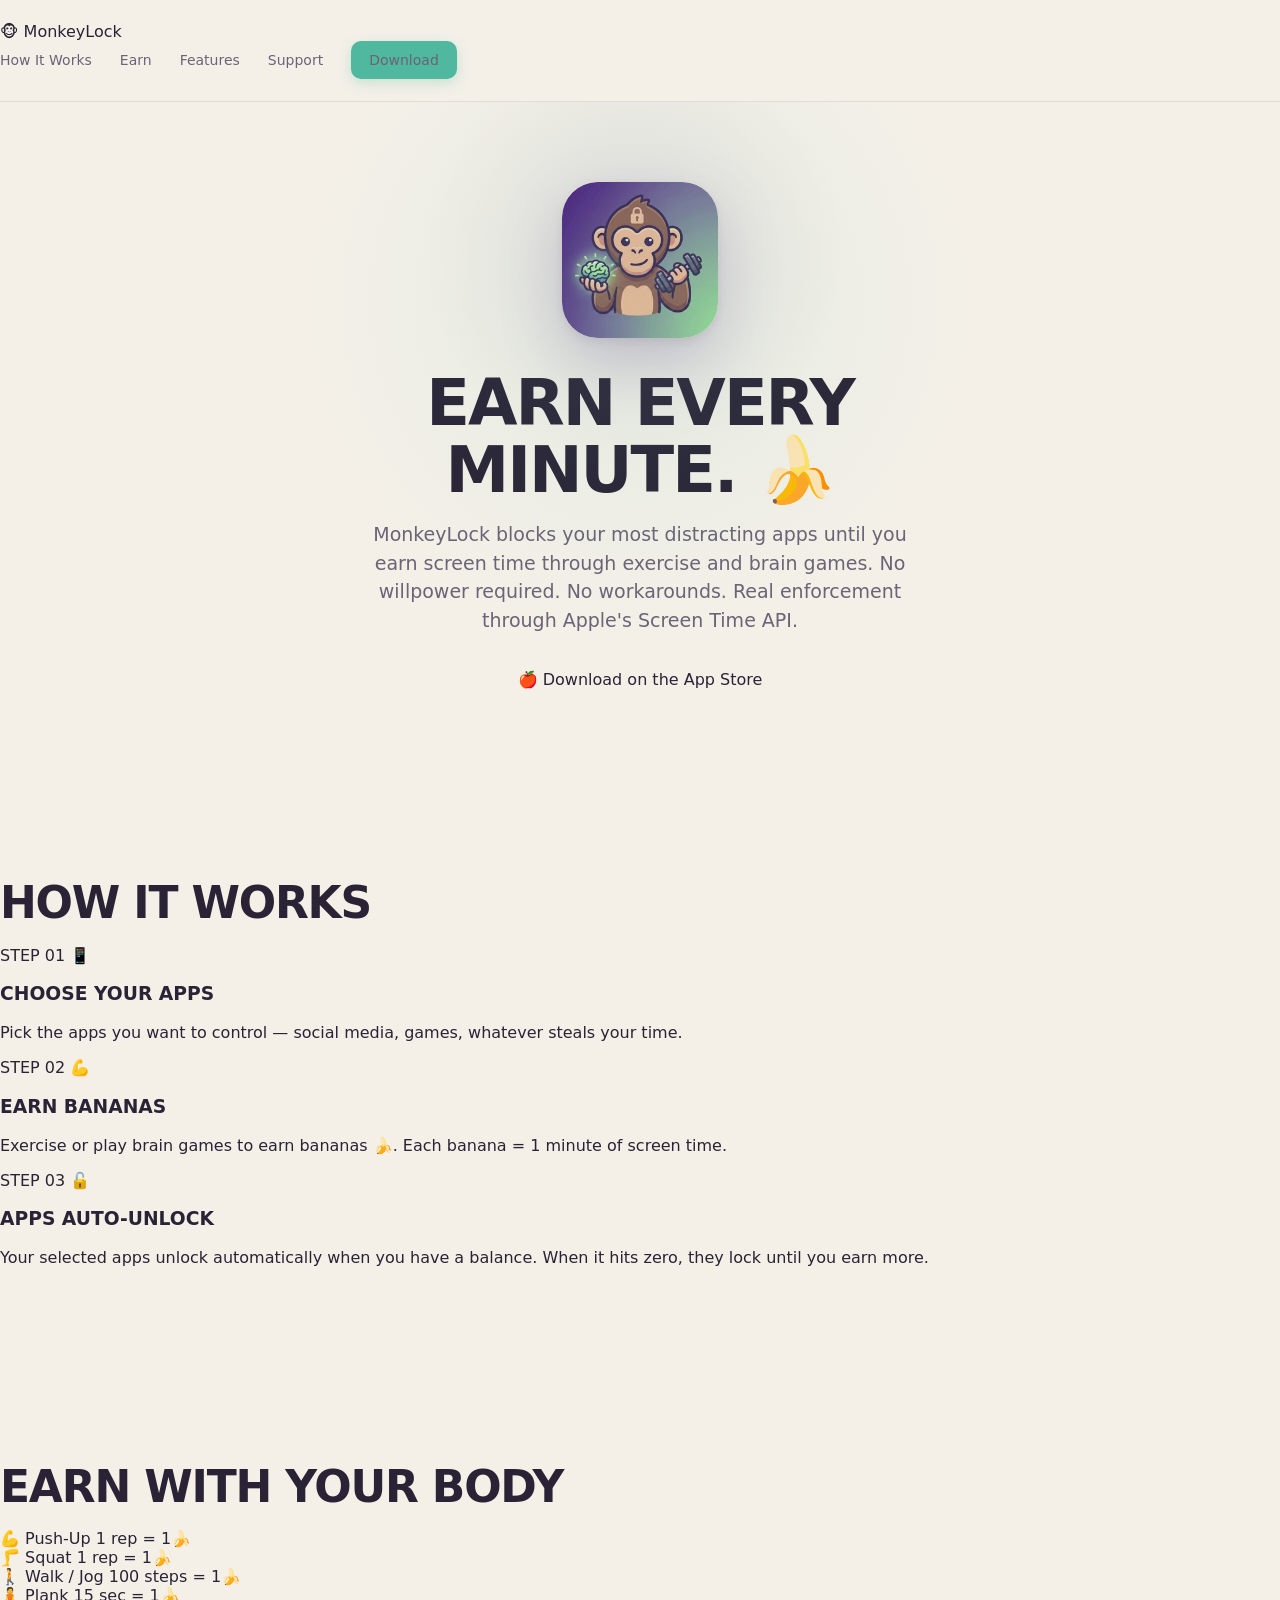
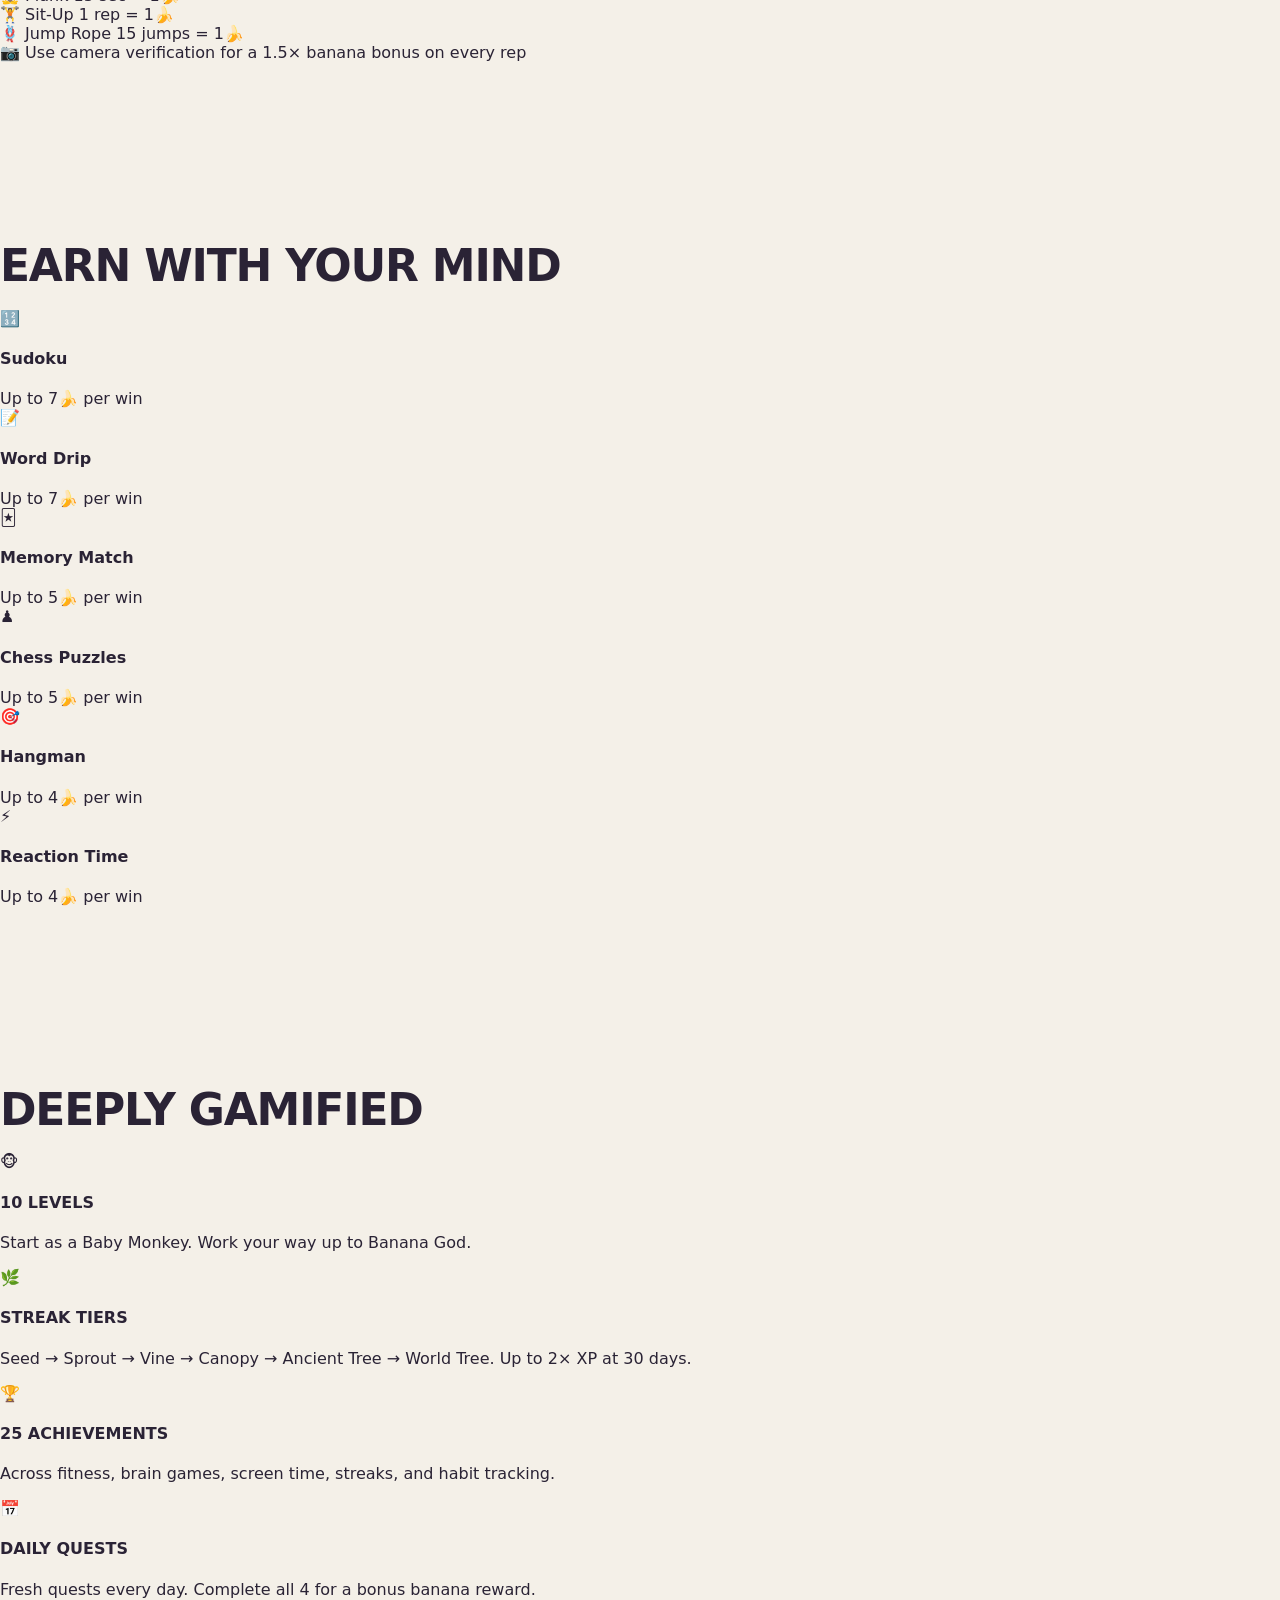
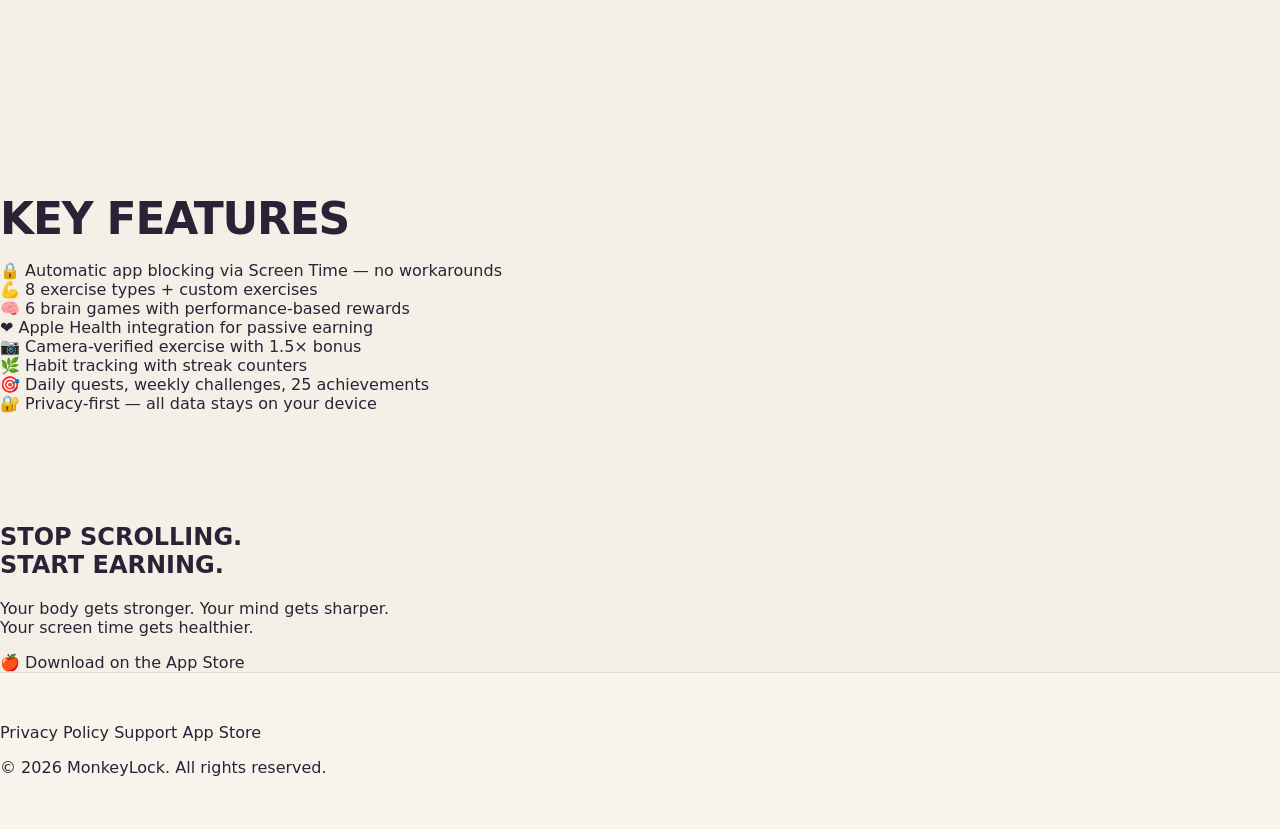
==== index.html @ 5d9c8e64 "chore: banana emoji favicon" ====
<!DOCTYPE html>
<html lang="en">
<head>
  <meta charset="UTF-8" />
  <meta name="viewport" content="width=device-width, initial-scale=1.0" />
  <title>MonkeyLock — Earn Every Minute</title>
  <meta name="description" content="MonkeyLock blocks your most distracting apps until you earn screen time through exercise and brain games. No willpower required." />
  <meta property="og:title" content="MonkeyLock — Earn Every Minute" />
  <meta property="og:description" content="Do a push-up. Earn a minute. Your apps unlock automatically when you earn enough bananas." />
  <meta property="og:image" content="icon.png" />
  <link rel="icon" href="favicon.svg" type="image/svg+xml" />
  <link rel="stylesheet" href="style.css" />
</head>
<body>

<!-- ── Nav ───────────────────────────────────────────────── -->
<nav>
  <a class="nav-logo" href="/">🐵 MonkeyLock</a>
  <div class="nav-links">
    <a href="#how-it-works">How It Works</a>
    <a href="#earn">Earn</a>
    <a href="#features">Features</a>
    <a href="support.html">Support</a>
    <a href="https://apps.apple.com/app/monkeylock/id0000000000" class="btn btn-primary">Download</a>
  </div>
</nav>

<!-- ── Hero ──────────────────────────────────────────────── -->
<div class="hero">
  <div class="hero-pixel-bg"></div>
  <img src="icon.png" alt="MonkeyLock" class="hero-icon" />
  <h1>EARN EVERY MINUTE. 🍌</h1>
  <p>
    MonkeyLock blocks your most distracting apps until you earn screen time
    through exercise and brain games. No willpower required. No workarounds.
    Real enforcement through Apple's Screen Time API.
  </p>
  <div class="hero-btns">
    <a href="https://apps.apple.com/app/monkeylock/id0000000000" class="appstore-badge">
      <span>🍎</span> Download on the App Store
    </a>
  </div>
</div>

<!-- ── How It Works ──────────────────────────────────────── -->
<section id="how-it-works">
  <h2 class="section-title">HOW IT WORKS</h2>
  <div class="steps">
    <div class="step-card">
      <span class="step-num">STEP 01</span>
      <span class="step-emoji">📱</span>
      <h3>CHOOSE YOUR APPS</h3>
      <p>Pick the apps you want to control — social media, games, whatever steals your time.</p>
    </div>
    <div class="step-card">
      <span class="step-num">STEP 02</span>
      <span class="step-emoji">💪</span>
      <h3>EARN BANANAS</h3>
      <p>Exercise or play brain games to earn bananas 🍌. Each banana = 1 minute of screen time.</p>
    </div>
    <div class="step-card">
      <span class="step-num">STEP 03</span>
      <span class="step-emoji">🔓</span>
      <h3>APPS AUTO-UNLOCK</h3>
      <p>Your selected apps unlock automatically when you have a balance. When it hits zero, they lock until you earn more.</p>
    </div>
  </div>
</section>

<!-- ── Earn with your body ────────────────────────────────── -->
<section class="dark" id="earn">
  <div class="inner">
    <h2 class="section-title">EARN WITH YOUR BODY</h2>
    <div class="rate-grid">
      <div class="rate-card">
        <span class="rate-emoji">💪</span>
        <span class="rate-label">Push-Up</span>
        <span class="rate-value">1 rep = 1🍌</span>
      </div>
      <div class="rate-card">
        <span class="rate-emoji">🦵</span>
        <span class="rate-label">Squat</span>
        <span class="rate-value">1 rep = 1🍌</span>
      </div>
      <div class="rate-card">
        <span class="rate-emoji">🚶</span>
        <span class="rate-label">Walk / Jog</span>
        <span class="rate-value">100 steps = 1🍌</span>
      </div>
      <div class="rate-card">
        <span class="rate-emoji">🧘</span>
        <span class="rate-label">Plank</span>
        <span class="rate-value">15 sec = 1🍌</span>
      </div>
      <div class="rate-card">
        <span class="rate-emoji">🏋️</span>
        <span class="rate-label">Sit-Up</span>
        <span class="rate-value">1 rep = 1🍌</span>
      </div>
      <div class="rate-card">
        <span class="rate-emoji">🪢</span>
        <span class="rate-label">Jump Rope</span>
        <span class="rate-value">15 jumps = 1🍌</span>
      </div>
    </div>
    <div class="camera-bonus">
      📷 Use camera verification for a 1.5× banana bonus on every rep
    </div>
  </div>
</section>

<!-- ── Brain Games ────────────────────────────────────────── -->
<section id="brain-games">
  <h2 class="section-title">EARN WITH YOUR MIND</h2>
  <div class="games-grid">
    <div class="game-card">
      <span class="game-emoji">🔢</span>
      <div class="game-info">
        <h4>Sudoku</h4>
        <span class="game-earn">Up to 7🍌 per win</span>
      </div>
    </div>
    <div class="game-card">
      <span class="game-emoji">📝</span>
      <div class="game-info">
        <h4>Word Drip</h4>
        <span class="game-earn">Up to 7🍌 per win</span>
      </div>
    </div>
    <div class="game-card">
      <span class="game-emoji">🃏</span>
      <div class="game-info">
        <h4>Memory Match</h4>
        <span class="game-earn">Up to 5🍌 per win</span>
      </div>
    </div>
    <div class="game-card">
      <span class="game-emoji">♟️</span>
      <div class="game-info">
        <h4>Chess Puzzles</h4>
        <span class="game-earn">Up to 5🍌 per win</span>
      </div>
    </div>
    <div class="game-card">
      <span class="game-emoji">🎯</span>
      <div class="game-info">
        <h4>Hangman</h4>
        <span class="game-earn">Up to 4🍌 per win</span>
      </div>
    </div>
    <div class="game-card">
      <span class="game-emoji">⚡</span>
      <div class="game-info">
        <h4>Reaction Time</h4>
        <span class="game-earn">Up to 4🍌 per win</span>
      </div>
    </div>
  </div>
</section>

<!-- ── Gamification ───────────────────────────────────────── -->
<section class="dark">
  <div class="inner">
    <h2 class="section-title">DEEPLY GAMIFIED</h2>
    <div class="gamif-grid">
      <div class="gamif-card">
        <span class="gamif-emoji">🐵</span>
        <h4>10 LEVELS</h4>
        <p>Start as a Baby Monkey. Work your way up to Banana God.</p>
      </div>
      <div class="gamif-card">
        <span class="gamif-emoji">🌿</span>
        <h4>STREAK TIERS</h4>
        <p>Seed → Sprout → Vine → Canopy → Ancient Tree → World Tree. Up to 2× XP at 30 days.</p>
      </div>
      <div class="gamif-card">
        <span class="gamif-emoji">🏆</span>
        <h4>25 ACHIEVEMENTS</h4>
        <p>Across fitness, brain games, screen time, streaks, and habit tracking.</p>
      </div>
      <div class="gamif-card">
        <span class="gamif-emoji">📅</span>
        <h4>DAILY QUESTS</h4>
        <p>Fresh quests every day. Complete all 4 for a bonus banana reward.</p>
      </div>
    </div>
  </div>
</section>

<!-- ── Features ───────────────────────────────────────────── -->
<section id="features">
  <h2 class="section-title">KEY FEATURES</h2>
  <div class="features-list">
    <div class="feature-item">
      <span class="feat-icon">🔒</span>
      <span>Automatic app blocking via Screen Time — no workarounds</span>
    </div>
    <div class="feature-item">
      <span class="feat-icon">💪</span>
      <span>8 exercise types + custom exercises</span>
    </div>
    <div class="feature-item">
      <span class="feat-icon">🧠</span>
      <span>6 brain games with performance-based rewards</span>
    </div>
    <div class="feature-item">
      <span class="feat-icon">❤️</span>
      <span>Apple Health integration for passive earning</span>
    </div>
    <div class="feature-item">
      <span class="feat-icon">📷</span>
      <span>Camera-verified exercise with 1.5× bonus</span>
    </div>
    <div class="feature-item">
      <span class="feat-icon">🌿</span>
      <span>Habit tracking with streak counters</span>
    </div>
    <div class="feature-item">
      <span class="feat-icon">🎯</span>
      <span>Daily quests, weekly challenges, 25 achievements</span>
    </div>
    <div class="feature-item">
      <span class="feat-icon">🔐</span>
      <span>Privacy-first — all data stays on your device</span>
    </div>
  </div>
</section>

<!-- ── CTA ────────────────────────────────────────────────── -->
<div class="cta-section">
  <h2>STOP SCROLLING.<br/>START EARNING.</h2>
  <p>Your body gets stronger. Your mind gets sharper.<br/>Your screen time gets healthier.</p>
  <a href="https://apps.apple.com/app/monkeylock/id0000000000" class="appstore-badge">
    <span>🍎</span> Download on the App Store
  </a>
</div>

<!-- ── Footer ─────────────────────────────────────────────── -->
<footer>
  <div class="footer-links">
    <a href="privacy.html">Privacy Policy</a>
    <a href="support.html">Support</a>
    <a href="https://apps.apple.com/app/monkeylock/id0000000000">App Store</a>
  </div>
  <p class="copyright">© 2026 MonkeyLock. All rights reserved.</p>
</footer>

</body>
</html>
---- style.css ----
/* === DESIGN TOKENS === */
:root {
  --page: #F4F0E8;
  --surface: #FCFAF5;
  --surface-warm: #F8F4EB;
  --text: #2A2335;
  --text-mid: #6B6376;
  --text-faint: #A39FA8;
  --border: #E1DDD5;
  --border-strong: #CDC8BE;
  --divider: #ECE8DF;
  --accent: #4FB89E;
  --accent-hover: #5BC2A8;
  --accent-deep: #2D8B72;
  --accent-faint: #D5EAE0;
  --secondary: #6B4F90;
  --secondary-soft: #C5B5DD;
  --secondary-faint: #EAE2F4;
  --success: #16A34A;
  --danger: #B85A5A;
}
* { box-sizing: border-box; }
html, body { margin: 0; padding: 0; background: var(--page); color: var(--text); font-family: -apple-system, BlinkMacSystemFont, 'SF Pro Text', system-ui, sans-serif; -webkit-font-smoothing: antialiased; }
a { color: inherit; text-decoration: none; }
img { display: block; max-width: 100%; }

.wrap { max-width: 1100px; margin: 0 auto; padding: 0 28px; }

/* === NAV === */
nav { padding: 22px 0; border-bottom: 1px solid var(--border); position: sticky; top: 0; background: rgba(244, 240, 232, 0.92); backdrop-filter: blur(12px); z-index: 100; }
nav .row { display: flex; justify-content: space-between; align-items: center; }
.logo { display: flex; align-items: center; gap: 10px; font-weight: 700; font-size: 17px; letter-spacing: -0.3px; }
.logo img { width: 32px; height: 32px; border-radius: 8px; }
.nav-links { display: flex; align-items: center; gap: 28px; }
.nav-links a { font-size: 14px; color: var(--text-mid); font-weight: 500; }
.nav-links a:hover { color: var(--text); }
.btn { display: inline-flex; align-items: center; gap: 8px; padding: 11px 18px; background: var(--accent); color: #fff; border-radius: 10px; font-weight: 600; font-size: 14px; box-shadow: 0 4px 14px rgba(79, 184, 158, 0.28); transition: transform 0.15s ease; }
.btn:hover { background: var(--accent-hover); transform: translateY(-1px); }
.btn-ghost { background: transparent; color: var(--text); border: 1px solid var(--border-strong); box-shadow: none; }
.btn-ghost:hover { border-color: var(--text); background: transparent; }

/* === HERO === */
.hero { padding: 80px 0 100px; text-align: center; position: relative; overflow: hidden; }
.hero::before { content: ''; position: absolute; top: -200px; left: 50%; transform: translateX(-50%); width: 800px; height: 800px; background: radial-gradient(circle, rgba(79, 184, 158, 0.10) 0%, transparent 60%); pointer-events: none; z-index: 0; }
.hero::after { content: ''; position: absolute; top: -100px; left: 30%; width: 500px; height: 500px; background: radial-gradient(circle, rgba(107, 79, 144, 0.10) 0%, transparent 60%); pointer-events: none; z-index: 0; }
.hero-inner { position: relative; z-index: 1; }
.hero-icon { width: 156px; height: 156px; border-radius: 36px; box-shadow: 0 24px 60px rgba(107, 79, 144, 0.25), 0 4px 10px rgba(0,0,0,0.08); margin: 0 auto 32px; display: block; }
.hero h1 { font-size: 64px; font-weight: 800; letter-spacing: -2px; line-height: 1.05; margin: 0 0 16px; max-width: 720px; margin-left: auto; margin-right: auto; }
.hero h1 em { font-style: normal; background: linear-gradient(120deg, var(--secondary) 0%, var(--accent-deep) 100%); -webkit-background-clip: text; background-clip: text; color: transparent; }
.hero p { font-size: 19px; color: var(--text-mid); line-height: 1.5; max-width: 540px; margin: 0 auto 36px; font-weight: 500; }
.hero-cta { display: inline-flex; align-items: center; gap: 14px; }
.hero-sub { display: flex; gap: 24px; justify-content: center; margin-top: 24px; font-size: 13px; color: var(--text-faint); }
.hero-sub span { display: inline-flex; align-items: center; gap: 6px; }
.hero-sub svg { width: 14px; height: 14px; color: var(--accent-deep); }

/* === SECTIONS === */
section { padding: 90px 0; }
.eyebrow { font-size: 12px; font-weight: 700; letter-spacing: 1.6px; color: var(--secondary); text-transform: uppercase; margin-bottom: 14px; }
.section-title { font-size: 44px; font-weight: 800; letter-spacing: -1.2px; line-height: 1.1; margin: 0 0 18px; max-width: 600px; }
.section-lede { font-size: 17px; color: var(--text-mid); line-height: 1.6; max-width: 520px; margin: 0 0 48px; }

/* === HOW IT WORKS — pillars === */
.pillars { display: grid; grid-template-columns: repeat(3, 1fr); gap: 24px; margin-top: 24px; }
.pillars-4 { grid-template-columns: repeat(4, 1fr); gap: 18px; }
.pillar-touchgrass .ic-wrap { background: linear-gradient(135deg, #D9F2D9 0%, #B5E5B5 100%); }
.pillar-touchgrass .ic-wrap svg { color: #2D8B72; }
.pillar-touchgrass .step-num { color: #2D8B72; }

/* Labels row — sits under the 4 pillars, grouping by theme */
.pillar-labels { display: grid; grid-template-columns: repeat(4, 1fr); gap: 18px; margin-top: 14px; }
.pillar-label { padding: 10px 14px; border-radius: 10px; font-size: 11px; font-weight: 800; letter-spacing: 1.4px; text-transform: uppercase; text-align: center; border: 1px solid var(--border); background: var(--surface); color: var(--text-mid); }
.pillar-label-body { color: var(--accent-deep); border-color: rgba(79, 184, 158, 0.28); background: var(--accent-faint); }
.pillar-label-mind { color: var(--secondary); border-color: rgba(107, 79, 144, 0.28); background: var(--secondary-faint); }
.pillar-label-touchgrass { grid-column: span 2; color: #2D8B72; background: linear-gradient(135deg, #D9F2D9 0%, #B5E5B5 100%); border-color: rgba(45, 139, 114, 0.3); letter-spacing: 0.8px; }
.pillar { background: var(--surface); border: 1px solid var(--border); border-radius: 22px; padding: 36px 30px; transition: transform 0.2s ease, box-shadow 0.2s ease; }
.pillar:hover { transform: translateY(-4px); box-shadow: 0 12px 30px rgba(107, 79, 144, 0.10); border-color: var(--accent); }
.pillar .step-num { font-size: 11px; font-weight: 700; letter-spacing: 1.4px; color: var(--text-faint); text-transform: uppercase; margin-bottom: 22px; }
.pillar .ic-wrap { width: 56px; height: 56px; border-radius: 16px; background: linear-gradient(135deg, var(--secondary-faint) 0%, var(--accent-faint) 100%); display: flex; align-items: center; justify-content: center; margin-bottom: 22px; }
.pillar .ic-wrap svg { width: 28px; height: 28px; color: var(--accent-deep); }
.pillar h3 { font-size: 22px; font-weight: 700; letter-spacing: -0.4px; margin: 0 0 10px; }
.pillar p { font-size: 14px; color: var(--text-mid); line-height: 1.55; margin: 0; }
.pillar .rate-pill { display: inline-block; margin-top: 16px; padding: 4px 11px; background: var(--accent-faint); color: var(--accent-deep); border-radius: 999px; font-size: 11px; font-weight: 700; letter-spacing: 0.4px; }

/* === SPLIT (text + visual) === */
.split { display: grid; grid-template-columns: 1fr 1fr; gap: 60px; align-items: center; }
.split-text h2 { font-size: 36px; font-weight: 800; letter-spacing: -0.8px; line-height: 1.15; margin: 0 0 16px; }
.split-text p { font-size: 16px; color: var(--text-mid); line-height: 1.6; margin: 0 0 24px; }

/* === Pose-detection viewfinder mock — phone-shaped, matches squat video aspect === */
.pose-mock { width: 280px; margin: 0 auto; height: 498px; border-radius: 44px; background: radial-gradient(ellipse at 50% 30%, #14201C 0%, #0A0F0D 60%), linear-gradient(180deg, #0A0F0D 0%, #060908 100%); position: relative; overflow: hidden; border: 2.5px solid #2a2a2d; box-shadow: 0 24px 60px rgba(0,0,0,0.4), 0 0 0 1px rgba(255,255,255,0.04); font-family: 'SF Mono', monospace; }
.pose-mock .iphone-island { position: absolute; top: 10px; left: 50%; transform: translateX(-50%); width: 100px; height: 24px; background: #000; border-radius: 12px; z-index: 5; box-shadow: inset 0 1px 1px rgba(0,0,0,0.6); }
.pose-mock .corner { position: absolute; width: 16px; height: 16px; border-color: rgba(125, 208, 182, 0.4); }
.pose-mock .corner.tl { top: 14px; left: 14px; border-top: 2px solid; border-left: 2px solid; border-top-left-radius: 4px; }
.pose-mock .corner.tr { top: 14px; right: 14px; border-top: 2px solid; border-right: 2px solid; border-top-right-radius: 4px; }
.pose-mock .corner.bl { bottom: 14px; left: 14px; border-bottom: 2px solid; border-left: 2px solid; border-bottom-left-radius: 4px; }
.pose-mock .corner.br { bottom: 14px; right: 14px; border-bottom: 2px solid; border-right: 2px solid; border-bottom-right-radius: 4px; }
.pose-mock .pose-rec-group { position: absolute; top: 48px; left: 18px; display: flex; align-items: center; gap: 6px; }
.pose-mock .pose-rec { width: 8px; height: 8px; background: #ef4444; border-radius: 50%; box-shadow: 0 0 6px #ef4444; animation: rec-blink 1.4s ease-in-out infinite; }
.pose-mock .pose-rec-label { font-size: 10px; color: #F0EBE2; letter-spacing: 1.4px; font-weight: 700; }
.pose-mock .pose-status { position: absolute; top: 50px; right: 18px; font-size: 10px; color: #65D6B7; letter-spacing: 1.4px; font-weight: 700; }
.pose-mock svg.skeleton { width: 100%; height: 100%; opacity: 0; animation: skeleton-fade 600ms ease-out 200ms forwards; }
.pose-mock .pose-video { width: 100%; height: 100%; object-fit: cover; opacity: 0; animation: skeleton-fade 600ms ease-out 200ms forwards; filter: brightness(0.92) contrast(1.05) saturate(0.85); }
.pose-mock .pose-photo { position: absolute; inset: 0; width: 100%; height: 100%; object-fit: cover; opacity: 0; animation: skeleton-fade 600ms ease-out 200ms forwards; filter: brightness(0.95) contrast(1.05); }
.pose-mock .pose-overlay { position: absolute; inset: 0; width: 100%; height: 100%; pointer-events: none; opacity: 0; animation: skeleton-fade 800ms ease-out 700ms forwards; }
.pose-mock .pose-overlay #skeleton-anim,
.pose-mock .pose-overlay .joints-anim { animation: pose-pulse 3000ms ease-in-out infinite; transform-origin: center; transform-box: fill-box; }
@keyframes pose-pulse {
  0%, 70%, 100% { filter: drop-shadow(0 0 3px rgba(125, 208, 182, 0.4)); }
  85% { filter: drop-shadow(0 0 10px rgba(125, 208, 182, 0.95)) drop-shadow(0 0 18px rgba(125, 208, 182, 0.45)); }
}
.pose-mock .pose-rec-button { width: 14px; height: 14px; border-radius: 50%; background: #ef4444; box-shadow: 0 0 8px rgba(239, 68, 68, 0.65), 0 0 0 2px rgba(239, 68, 68, 0.22); animation: rec-pulse 1400ms ease-in-out infinite; }
@keyframes pushup-bob { 0%, 100% { transform: translateY(-14px); } 50% { transform: translateY(14px); } }
@keyframes squat-bob { 0%, 100% { transform: translateY(-18px); } 50% { transform: translateY(18px); } }
@keyframes rec-pulse {
  0%, 100% { box-shadow: 0 0 8px rgba(239, 68, 68, 0.65), 0 0 0 2px rgba(239, 68, 68, 0.22); }
  50% { box-shadow: 0 0 14px rgba(239, 68, 68, 0.9), 0 0 0 4px rgba(239, 68, 68, 0.32); }
}
.pose-mock .pose-tracking { position: absolute; left: 50%; top: 38%; transform: translateX(-50%); padding: 4px 11px; background: rgba(101, 214, 183, 0.18); border: 1px solid #65D6B7; border-radius: 999px; font-size: 10px; color: #65D6B7; letter-spacing: 0.8px; font-weight: 700; white-space: nowrap; }
.pose-mock .pose-scan-line { position: absolute; left: 0; right: 0; top: 0; height: 2px; background: rgba(101, 214, 183, 0.85); box-shadow: 0 0 12px #65D6B7; animation: scan-sweep 2200ms linear infinite; pointer-events: none; }
.pose-mock .pose-scan-band { position: absolute; left: 0; right: 0; top: 0; height: 60px; background: linear-gradient(to bottom, transparent 0%, rgba(101, 214, 183, 0.08) 60%, rgba(101, 214, 183, 0.14) 100%); animation: scan-band-sweep 2200ms linear infinite; pointer-events: none; }
.pose-mock .pose-info-row { position: absolute; bottom: 18px; left: 16px; right: 16px; display: flex; justify-content: space-between; align-items: center; }
.pose-mock .pose-on-device { font-size: 10px; color: #F0EBE2; letter-spacing: 1px; font-weight: 600; }
.pose-mock .pose-analyzing { font-size: 10px; color: #65D6B7; letter-spacing: 1.4px; font-weight: 700; animation: analyze-pulse 1400ms ease-in-out infinite; }
.pose-mock .pose-reps { font-size: 13px; color: #65D6B7; font-weight: 700; letter-spacing: 0.4px; }
.pose-mock .pose-rep-display { position: absolute; left: 0; right: 0; bottom: 64px; display: flex; flex-direction: column; align-items: center; justify-content: center; pointer-events: none; opacity: 0; animation: skeleton-fade 800ms ease-out 600ms forwards; }
.pose-mock .pose-rep-display .rep-number { font-family: ui-monospace, 'SF Mono', monospace; font-size: 88px; font-weight: 900; color: #fff; line-height: 0.95; letter-spacing: -3px; text-shadow: 0 2px 14px rgba(0,0,0,0.6), 0 0 28px rgba(101,214,183,0.18); transition: transform 120ms ease-out; }
.pose-mock .pose-rep-display .rep-number.pulse { animation: rep-pulse 360ms ease-out; }
.pose-mock .pose-rep-display .rep-label { margin-top: 2px; font-size: 11px; color: #65D6B7; font-weight: 800; letter-spacing: 3px; text-transform: uppercase; }
@keyframes rep-pulse {
  0% { transform: scale(1); }
  35% { transform: scale(1.18); }
  100% { transform: scale(1); }
}
@keyframes scan-sweep { from { transform: translateY(-2px); } to { transform: translateY(498px); } }
@keyframes scan-band-sweep { from { transform: translateY(-60px); } to { transform: translateY(498px); } }
@keyframes analyze-pulse { 0%, 100% { opacity: 0.4; } 50% { opacity: 1; } }
@keyframes skeleton-fade { from { opacity: 0; } to { opacity: 1; } }
@keyframes rec-blink { 0%, 100% { opacity: 1; } 50% { opacity: 0.3; } }

/* === GAME PHONE MOCKS (Mind Games fan) === */
.games-fan { position: relative; height: 540px; max-width: 1100px; margin: 64px auto 24px; padding: 0; }
.fan-phone {
  --rot: 0deg; --offset: 0px; --top: 60px;
  position: absolute;
  top: var(--top);
  left: 50%;
  transform: translateX(-50%) translateX(var(--offset)) rotate(var(--rot));
  transform-origin: center 80%;
  transition: transform 0.4s cubic-bezier(0.34, 1.18, 0.64, 1), top 0.4s cubic-bezier(0.34, 1.18, 0.64, 1);
  cursor: pointer;
  backface-visibility: hidden;
  -webkit-backface-visibility: hidden;
  will-change: transform;
}
.fan-phone[data-pos="3"] { --offset: 0px; --rot: 0deg; --top: 30px; z-index: 10; }
.fan-phone[data-pos="2"] { --offset: -160px; --rot: -5deg; --top: 50px; z-index: 9; }
.fan-phone[data-pos="4"] { --offset: 160px; --rot: 5deg; --top: 50px; z-index: 9; }
.fan-phone[data-pos="1"] { --offset: -300px; --rot: -10deg; --top: 80px; z-index: 8; }
.fan-phone[data-pos="5"] { --offset: 300px; --rot: 10deg; --top: 80px; z-index: 8; }
.fan-phone[data-pos="0"] { --offset: -415px; --rot: -16deg; --top: 120px; z-index: 7; }
.fan-phone[data-pos="6"] { --offset: 415px; --rot: 16deg; --top: 120px; z-index: 7; }
.fan-phone:hover { transform: translateX(-50%) translateX(var(--offset)) rotate(0deg) translateY(-14px) scale(1.04); z-index: 50; transition: transform 0.35s cubic-bezier(0.34, 1.18, 0.64, 1); }
.fan-phone:hover .game-phone { box-shadow: 0 28px 56px rgba(0,0,0,0.28), 0 0 0 1px rgba(0,0,0,0.06); }
.games-fan-legend { text-align: center; font-size: 13px; font-weight: 600; color: var(--text-faint); letter-spacing: 0.6px; margin: 0 0 16px; }

.game-phone { width: 240px; height: 432px; margin: 0; border-radius: 38px; background: var(--surface); border: 2.5px solid #2a2a2d; box-shadow: 0 18px 38px rgba(0,0,0,0.18), 0 0 0 1px rgba(0,0,0,0.04); position: relative; overflow: hidden; transition: box-shadow 0.3s ease; backface-visibility: hidden; -webkit-backface-visibility: hidden; }
.game-phone .gp-island { position: absolute; top: 8px; left: 50%; transform: translateX(-50%); width: 80px; height: 20px; background: #000; border-radius: 12px; z-index: 5; }
.game-phone .gp-time { position: absolute; top: 14px; left: 18px; font-size: 11px; font-weight: 700; color: var(--text); z-index: 4; font-variant-numeric: tabular-nums; }
.game-phone .gp-status { position: absolute; top: 14px; right: 16px; display: flex; gap: 4px; z-index: 4; align-items: center; color: var(--text); }
.game-phone .gp-content { position: absolute; top: 38px; left: 0; right: 0; bottom: 0; padding: 4px 12px 10px; display: flex; flex-direction: column; }
.game-phone .gp-header { display: flex; justify-content: space-between; align-items: center; padding: 6px 2px 8px; border-bottom: 0.5px solid var(--border); margin-bottom: 8px; }
.game-phone .gp-header .gp-back { color: var(--accent-deep); font-weight: 600; font-size: 11px; }
.game-phone .gp-header .gp-title { font-weight: 700; color: var(--text); font-size: 13px; letter-spacing: -0.2px; }
.game-phone .gp-header .gp-action { color: var(--accent-deep); font-weight: 600; font-size: 11px; }
.game-phone .gp-credit { display: flex; justify-content: space-between; padding: 4px 8px; background: var(--surface-warm); border: 1px solid var(--border); border-radius: 6px; font-size: 9px; color: var(--text-mid); margin-bottom: 6px; }
.game-phone .gp-status-text { font-size: 10px; color: var(--accent-deep); text-align: center; padding-top: 6px; font-weight: 600; }

/* Chess board */
.game-phone .chess-meta-row { display: flex; gap: 3px; flex-wrap: wrap; margin-bottom: 4px; }
.game-phone .chess-meta-row .pill { padding: 2px 5px; background: var(--surface-warm); border: 1px solid var(--border); border-radius: 4px; font-size: 8px; color: var(--text-mid); font-weight: 600; }
.game-phone .chess-board { display: grid; grid-template-columns: repeat(8, 1fr); grid-template-rows: repeat(8, 1fr); border: 1.5px solid #8B6914; aspect-ratio: 1; }
.game-phone .chess-cell { display: flex; align-items: center; justify-content: center; font-size: 16px; line-height: 1; }
.game-phone .chess-cell.light { background: #F0D9B5; }
.game-phone .chess-cell.dark { background: #B58863; }
.game-phone .chess-cell.selected.dark { background: #78B248; }
.game-phone .chess-cell.selected.light { background: #A8D280; }
.game-phone .chess-cell.white-piece { color: #FFFFFF; text-shadow: 0 0 1.5px #555; }
.game-phone .chess-cell.black-piece { color: #1A1A1A; text-shadow: 0 0 1.5px #DDD; }

/* Breakout */
.game-phone .brick-area { flex: 1; background: var(--surface-warm); border: 1px solid var(--border); border-radius: 10px; padding: 12px 8px; position: relative; overflow: hidden; }
.game-phone .brick-grid { display: grid; grid-template-columns: repeat(7, 1fr); gap: 3px; margin-bottom: 4px; }
.game-phone .brick { height: 11px; border-radius: 2px; }
.game-phone .brick.dead { visibility: hidden; }
.game-phone .brick-paddle { position: absolute; bottom: 18px; left: 50%; transform: translateX(-50%); width: 50px; height: 6px; background: var(--accent); border-radius: 3px; }
.game-phone .brick-ball { position: absolute; top: 58%; left: 60%; width: 8px; height: 8px; background: var(--text); border-radius: 50%; box-shadow: 0 0 6px rgba(0,0,0,0.15); }

/* Word Drip */
.game-phone .word-grid { display: flex; flex-direction: column; gap: 3px; align-items: center; margin-bottom: 8px; }
.game-phone .word-row { display: grid; grid-template-columns: repeat(5, 24px); gap: 3px; }
.game-phone .word-cell { width: 24px; height: 24px; display: flex; align-items: center; justify-content: center; font-size: 13px; font-weight: 700; border: 1.5px solid var(--border); border-radius: 3px; background: transparent; color: var(--text); }
.game-phone .word-cell.correct { background: #538D4E; color: #fff; border-color: #538D4E; }
.game-phone .word-cell.present { background: #B59F3B; color: #fff; border-color: #B59F3B; }
.game-phone .word-cell.absent { background: #787C7E; color: #fff; border-color: #787C7E; }
.game-phone .word-cell.typing { border-color: var(--text); background: transparent; color: var(--text); }
.game-phone .word-keyboard { display: flex; flex-direction: column; gap: 3px; margin-top: auto; padding: 0 2px; }
.game-phone .word-keyboard-row { display: flex; justify-content: center; gap: 2px; }
.game-phone .word-key { flex: 1; min-width: 0; height: 22px; background: var(--surface-warm); border: 0.5px solid var(--border); border-radius: 3px; font-size: 9px; font-weight: 700; display: flex; align-items: center; justify-content: center; color: var(--text); }
.game-phone .word-key.wide { flex: 1.4; font-size: 11px; }
.game-phone .word-key.correct { background: #538D4E; color: #fff; border-color: #538D4E; }
.game-phone .word-key.present { background: #B59F3B; color: #fff; border-color: #B59F3B; }
.game-phone .word-key.absent { background: #787C7E; color: #fff; opacity: 0.7; border-color: #787C7E; }

/* Reaction Time */
.game-phone .rt-area { flex: 1; display: flex; flex-direction: column; align-items: center; justify-content: center; padding: 12px 0; gap: 16px; }
.game-phone .rt-circle { width: 130px; height: 130px; border-radius: 50%; background: radial-gradient(circle at 30% 30%, #6BCB77 0%, #4FB89E 70%, #2D8B72 100%); display: flex; align-items: center; justify-content: center; box-shadow: 0 0 0 6px rgba(79, 184, 158, 0.18), 0 8px 24px rgba(45, 139, 114, 0.4); }
.game-phone .rt-circle span { color: #fff; font-weight: 800; font-size: 18px; letter-spacing: 1.5px; text-shadow: 0 1px 2px rgba(0,0,0,0.2); }
.game-phone .rt-result { font-size: 28px; font-weight: 800; color: var(--text); letter-spacing: -0.8px; font-variant-numeric: tabular-nums; }
.game-phone .rt-result .rt-ms { font-size: 14px; color: var(--text-mid); font-weight: 600; margin-left: 4px; letter-spacing: 0; }
.game-phone .rt-rounds { font-size: 11px; color: var(--text-faint); font-weight: 700; letter-spacing: 1px; text-transform: uppercase; }

/* Memory Match */
.game-phone .mm-grid { display: grid; grid-template-columns: repeat(4, 1fr); grid-template-rows: repeat(5, 1fr); gap: 4px; flex: 1; padding: 4px 0; }
.game-phone .mm-cell { display: flex; align-items: center; justify-content: center; border-radius: 6px; font-size: 18px; font-weight: 700; }
.game-phone .mm-cell { background: var(--accent-faint); color: var(--accent-deep); }
.game-phone .mm-cell.flipped { background: var(--surface-warm); border: 1.5px solid var(--accent); }
.game-phone .mm-cell.matched { background: var(--surface-warm); opacity: 0.42; }

/* Hangman */
.game-phone .hm-hint { font-size: 11px; font-style: italic; color: var(--text-mid); text-align: center; padding: 4px 0; }
.game-phone .hm-art { width: 70px; height: 80px; margin: 4px auto 8px; }
.game-phone .hm-word { display: flex; justify-content: center; gap: 5px; padding: 8px 0; }
.game-phone .hm-letter { font-size: 16px; font-weight: 800; color: var(--text-faint); letter-spacing: 0.5px; min-width: 12px; text-align: center; border-bottom: 1.5px solid var(--text-faint); padding-bottom: 1px; }
.game-phone .hm-letter.solved { color: var(--accent-deep); border-bottom-color: var(--accent); }
.game-phone .hm-keys { display: flex; flex-wrap: wrap; gap: 3px; justify-content: center; padding: 4px 4px 0; }
.game-phone .hm-key { width: 13px; height: 16px; display: flex; align-items: center; justify-content: center; font-size: 9px; font-weight: 700; background: var(--surface-warm); border: 0.5px solid var(--border); border-radius: 2px; color: var(--text); }
.game-phone .hm-key.correct { background: var(--accent); color: #fff; border-color: var(--accent); }
.game-phone .hm-key.used { background: var(--surface-warm); color: var(--text-faint); opacity: 0.5; }

/* Sudoku */
.game-phone .su-grid { display: grid; grid-template-columns: repeat(6, 1fr); grid-template-rows: repeat(6, 1fr); border: 1.5px solid var(--text); aspect-ratio: 1; margin: 6px 0; }
.game-phone .su-cell { display: flex; align-items: center; justify-content: center; font-size: 13px; font-weight: 600; color: var(--text-mid); border: 0.5px solid var(--border); }
.game-phone .su-cell.given { color: var(--text); font-weight: 800; background: var(--surface-warm); }
.game-phone .su-cell.selected { background: var(--accent-faint); color: var(--accent-deep); font-weight: 800; }
.game-phone .su-cell.border-r { border-right-width: 1.5px; border-right-color: var(--text); }
.game-phone .su-cell.border-b { border-bottom-width: 1.5px; border-bottom-color: var(--text); }
.game-phone .su-pad { display: grid; grid-template-columns: repeat(6, 1fr); gap: 4px; padding-top: 6px; }
.game-phone .su-num { aspect-ratio: 1; display: flex; align-items: center; justify-content: center; font-size: 13px; font-weight: 700; background: var(--surface-warm); border: 1px solid var(--border); border-radius: 4px; color: var(--text); }
.game-phone .su-num.active { background: var(--accent); color: #fff; border-color: var(--accent); }

/* === PRIVACY (lightened, matches landing tone) === */
.privacy-light { padding: 90px 0; background: var(--surface-warm); border-top: 1px solid var(--border); border-bottom: 1px solid var(--border); }
.privacy-light .wrap { text-align: center; }
.privacy-light .lock-disc { width: 72px; height: 72px; margin: 0 auto 22px; border-radius: 36px; background: linear-gradient(135deg, var(--accent-faint) 0%, var(--secondary-faint) 100%); display: flex; align-items: center; justify-content: center; color: var(--accent-deep); box-shadow: 0 8px 24px rgba(79, 184, 158, 0.15), 0 0 0 1px rgba(79, 184, 158, 0.08); }
.privacy-light .eyebrow { margin-bottom: 14px; color: var(--secondary); }
.privacy-light h2 { font-size: 44px; font-weight: 800; letter-spacing: -1.2px; line-height: 1.1; margin: 0 0 18px; color: var(--text); }
.privacy-light .lede { font-size: 17px; color: var(--text-mid); line-height: 1.55; max-width: 540px; margin: 0 auto 40px; }
.privacy-light ul { display: grid; grid-template-columns: repeat(2, 1fr); gap: 14px; max-width: 720px; margin: 0 auto; padding: 0; list-style: none; text-align: left; }
.privacy-light li { background: var(--surface); border: 1px solid var(--border); border-radius: 14px; padding: 18px 20px 18px 56px; position: relative; transition: transform 0.2s ease, box-shadow 0.2s ease, border-color 0.2s ease; }
.privacy-light li:hover { transform: translateY(-2px); box-shadow: 0 8px 22px rgba(79, 184, 158, 0.10); border-color: var(--accent); }
.privacy-light li::before { content: ''; position: absolute; left: 18px; top: 50%; transform: translateY(-50%); width: 26px; height: 26px; background: var(--accent-faint); border-radius: 50%; background-image: url("data:image/svg+xml;utf8,<svg xmlns='http://www.w3.org/2000/svg' viewBox='0 0 16 16' fill='%232D8B72'><path d='M6 11L3 8l1-1 2 2 5-5 1 1z'/></svg>"); background-size: 14px 14px; background-position: center; background-repeat: no-repeat; }
.privacy-light li strong { display: block; font-weight: 700; color: var(--text); margin-bottom: 2px; font-size: 14px; }
.privacy-light li span { display: block; font-weight: 500; color: var(--text-mid); font-size: 13px; line-height: 1.45; }

/* === PRICING === */
.pricing { background: var(--surface-warm); border: 1px solid var(--border); border-radius: 28px; padding: 52px 60px; text-align: center; max-width: 640px; margin: 0 auto; box-shadow: 0 24px 60px rgba(107, 79, 144, 0.10); position: relative; overflow: hidden; }
.pricing::before { content: ''; position: absolute; top: -100px; right: -100px; width: 400px; height: 400px; background: radial-gradient(circle, var(--accent-faint) 0%, transparent 60%); pointer-events: none; }
.pricing-inner { position: relative; }
.pricing .badge-trial { display: inline-block; padding: 6px 14px; background: var(--accent); color: #fff; border-radius: 999px; font-size: 11px; font-weight: 700; letter-spacing: 0.6px; margin-bottom: 20px; }
.pricing .price { font-size: 64px; font-weight: 800; letter-spacing: -2px; line-height: 1; margin: 0 0 12px; font-variant-numeric: tabular-nums; }
.pricing .price .per { font-size: 17px; color: var(--text-mid); font-weight: 600; letter-spacing: 0; margin-left: 4px; }
.pricing .equiv { font-size: 14px; color: var(--text-mid); margin-bottom: 32px; }
.pricing-features { display: grid; grid-template-columns: 1fr 1fr; gap: 14px; max-width: 460px; margin: 0 auto 36px; text-align: left; padding: 0; list-style: none; }
.pricing-features li { font-size: 14px; padding-left: 26px; position: relative; color: var(--text); }
.pricing-features li::before { content: ''; position: absolute; left: 0; top: 4px; width: 16px; height: 16px; background: var(--accent-faint); border-radius: 50%; background-image: url("data:image/svg+xml;utf8,<svg xmlns='http://www.w3.org/2000/svg' viewBox='0 0 16 16' fill='%232D8B72'><path d='M6 11L3 8l1-1 2 2 5-5 1 1z'/></svg>"); background-size: contain; background-position: center; background-repeat: no-repeat; }
.pricing .micro { font-size: 12px; color: var(--text-faint); margin-top: 18px; line-height: 1.5; }

/* === FAQ (landing page accordion) === */
.faq { max-width: 720px; margin: 0 auto; }
.faq > .faq-item { border-bottom: 1px solid var(--border); padding: 24px 0; background: transparent; border-radius: 0; }
.faq-q { display: flex; justify-content: space-between; align-items: center; font-weight: 600; font-size: 17px; cursor: pointer; }
.faq-q .arrow { color: var(--text-faint); font-size: 18px; transition: transform 0.2s ease; }
.faq > .faq-item.open .faq-q .arrow { transform: rotate(45deg); color: var(--accent-deep); }
.faq-a { font-size: 15px; color: var(--text-mid); line-height: 1.6; margin-top: 14px; max-width: 600px; display: none; }
.faq > .faq-item.open .faq-a { display: block; }

/* === FOOTER === */
footer { padding: 50px 0 36px; border-top: 1px solid var(--border); background: var(--surface-warm); }
footer .row { display: flex; justify-content: space-between; align-items: center; flex-wrap: wrap; gap: 18px; }
footer .links { display: flex; gap: 26px; font-size: 13px; color: var(--text-mid); }
footer .links a:hover { color: var(--text); }
footer .small { font-size: 12px; color: var(--text-faint); }

/* === CONTENT PAGES (privacy, support) === */
.page-content { max-width: 760px; margin: 0 auto; padding: 60px 28px; }
.page-content h1 { font-size: 36px; font-weight: 800; letter-spacing: -1px; margin: 0 0 8px; }
.page-content .updated { font-size: 11px; color: var(--text-faint); letter-spacing: 1.4px; font-weight: 700; text-transform: uppercase; display: block; margin-bottom: 36px; }
.page-content h2 { font-size: 13px; font-weight: 700; margin: 40px 0 14px; color: var(--accent-deep); text-transform: uppercase; letter-spacing: 1.2px; }
.page-content h3 { font-size: 17px; font-weight: 700; margin: 0 0 8px; color: var(--text); }
.page-content p { font-size: 15px; line-height: 1.65; color: var(--text); margin: 0 0 16px; }
.page-content ul { padding-left: 22px; margin: 12px 0; }
.page-content li { font-size: 15px; line-height: 1.65; color: var(--text); margin-bottom: 6px; }
.page-content a { color: var(--accent-deep); text-decoration: underline; }
.page-content strong { font-weight: 700; }

.contact-box { background: var(--surface); border: 1px solid var(--border); border-radius: 16px; padding: 32px; text-align: center; margin: 36px 0; }
.contact-emoji { font-size: 32px; }
.contact-box h3 { font-size: 13px; font-weight: 700; letter-spacing: 1.4px; color: var(--text-mid); margin: 12px 0 6px; text-transform: uppercase; }
.contact-box p { font-size: 14px; color: var(--text-mid); margin: 0 0 14px; }
.contact-box a { display: inline-block; color: var(--accent-deep); font-weight: 600; text-decoration: none; }
.contact-box a:hover { text-decoration: underline; }

/* faq-item styling on content pages — boxed (not accordion) */
.page-content .faq-item { background: var(--surface); border: 1px solid var(--border); border-radius: 12px; padding: 22px 24px; margin-bottom: 12px; }
.page-content .faq-item h3 { margin: 0 0 8px; }
.page-content .faq-item p { margin: 0; font-size: 14px; color: var(--text-mid); line-height: 1.6; }

/* === RESPONSIVE === */
@media (max-width: 880px) {
  .hero h1 { font-size: 44px; letter-spacing: -1.2px; }
  .hero p { font-size: 17px; }
  .pillars { grid-template-columns: 1fr; }
  .pillar-labels { grid-template-columns: 1fr; }
  .pillar-label-touchgrass { grid-column: span 1; }
  .split { grid-template-columns: 1fr; gap: 40px; }
  .nav-links { gap: 16px; }
  .nav-links a:not(.btn) { display: none; }
  .pricing { padding: 36px 28px; }
  .pricing-features { grid-template-columns: 1fr; }
  .section-title { font-size: 32px; }
  .page-content { padding: 40px 22px; }
  .page-content h1 { font-size: 28px; }
  .games-fan { height: auto; display: flex; flex-direction: column; gap: 24px; align-items: center; padding: 32px 0; }
  .fan-phone { position: static; transform: none !important; --rot: 0deg; --offset: 0px; }
  .fan-phone:hover { transform: none !important; }
  .privacy-light h2 { font-size: 32px; }
  .privacy-light ul { grid-template-columns: 1fr; }
}

/* ── Animated v3 pose preview (replaces static squat photo) ── */
.pose-mock.pose-feed .pose-overlay { position: absolute; inset: 0; width: 100%; height: 100%; z-index: 2; filter: drop-shadow(0 0 5px rgba(101,214,183,0.55)); }
.pose-mock .pose-form-cue { position: absolute; top: 30%; left: 50%; transform: translateX(-50%); z-index: 4; font-size: 11px; font-weight: 600; color: #9BF5D8; white-space: nowrap; text-shadow: 0 1px 4px rgba(0,0,0,0.7); transition: opacity .3s; }
.rep-number.rep-pop { animation: rep-pop .35s ease; }
@keyframes rep-pop { 0%{transform:scale(1);} 40%{transform:scale(1.5);color:#fff;} 100%{transform:scale(1);} }
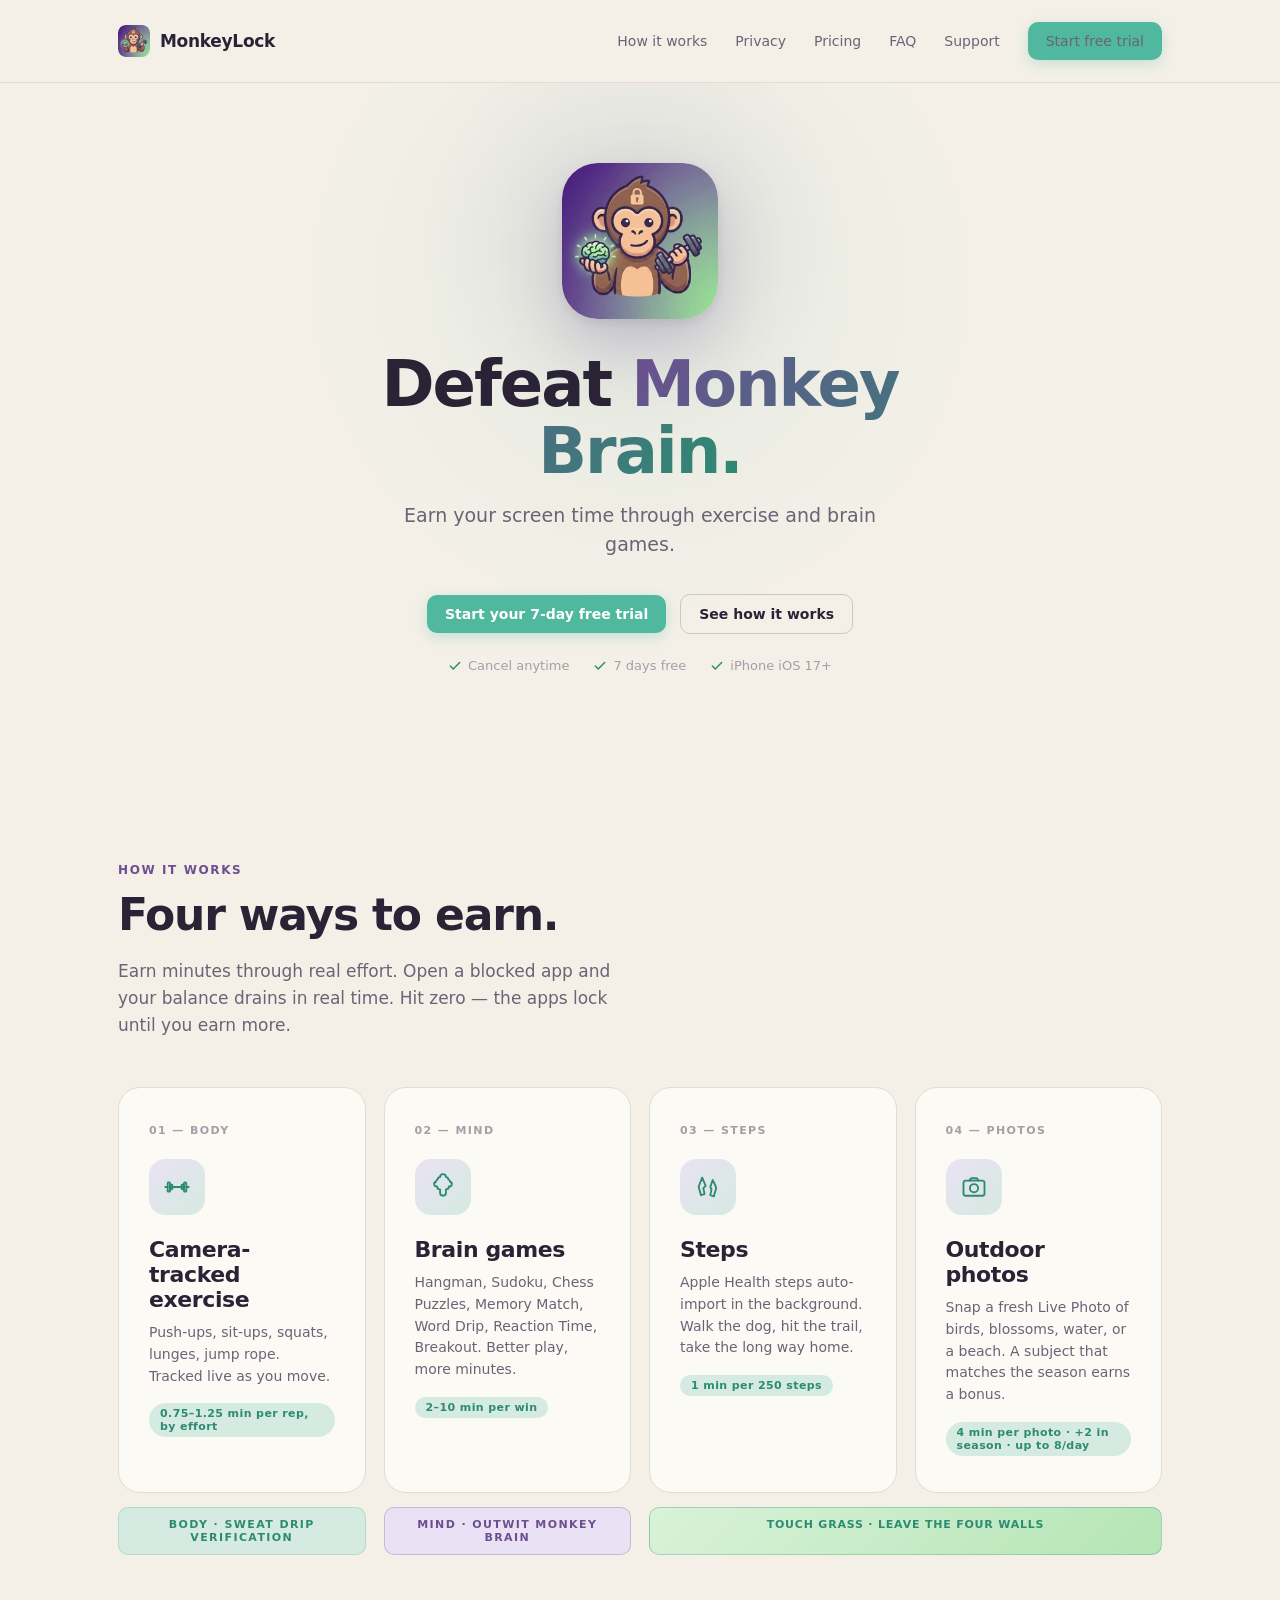
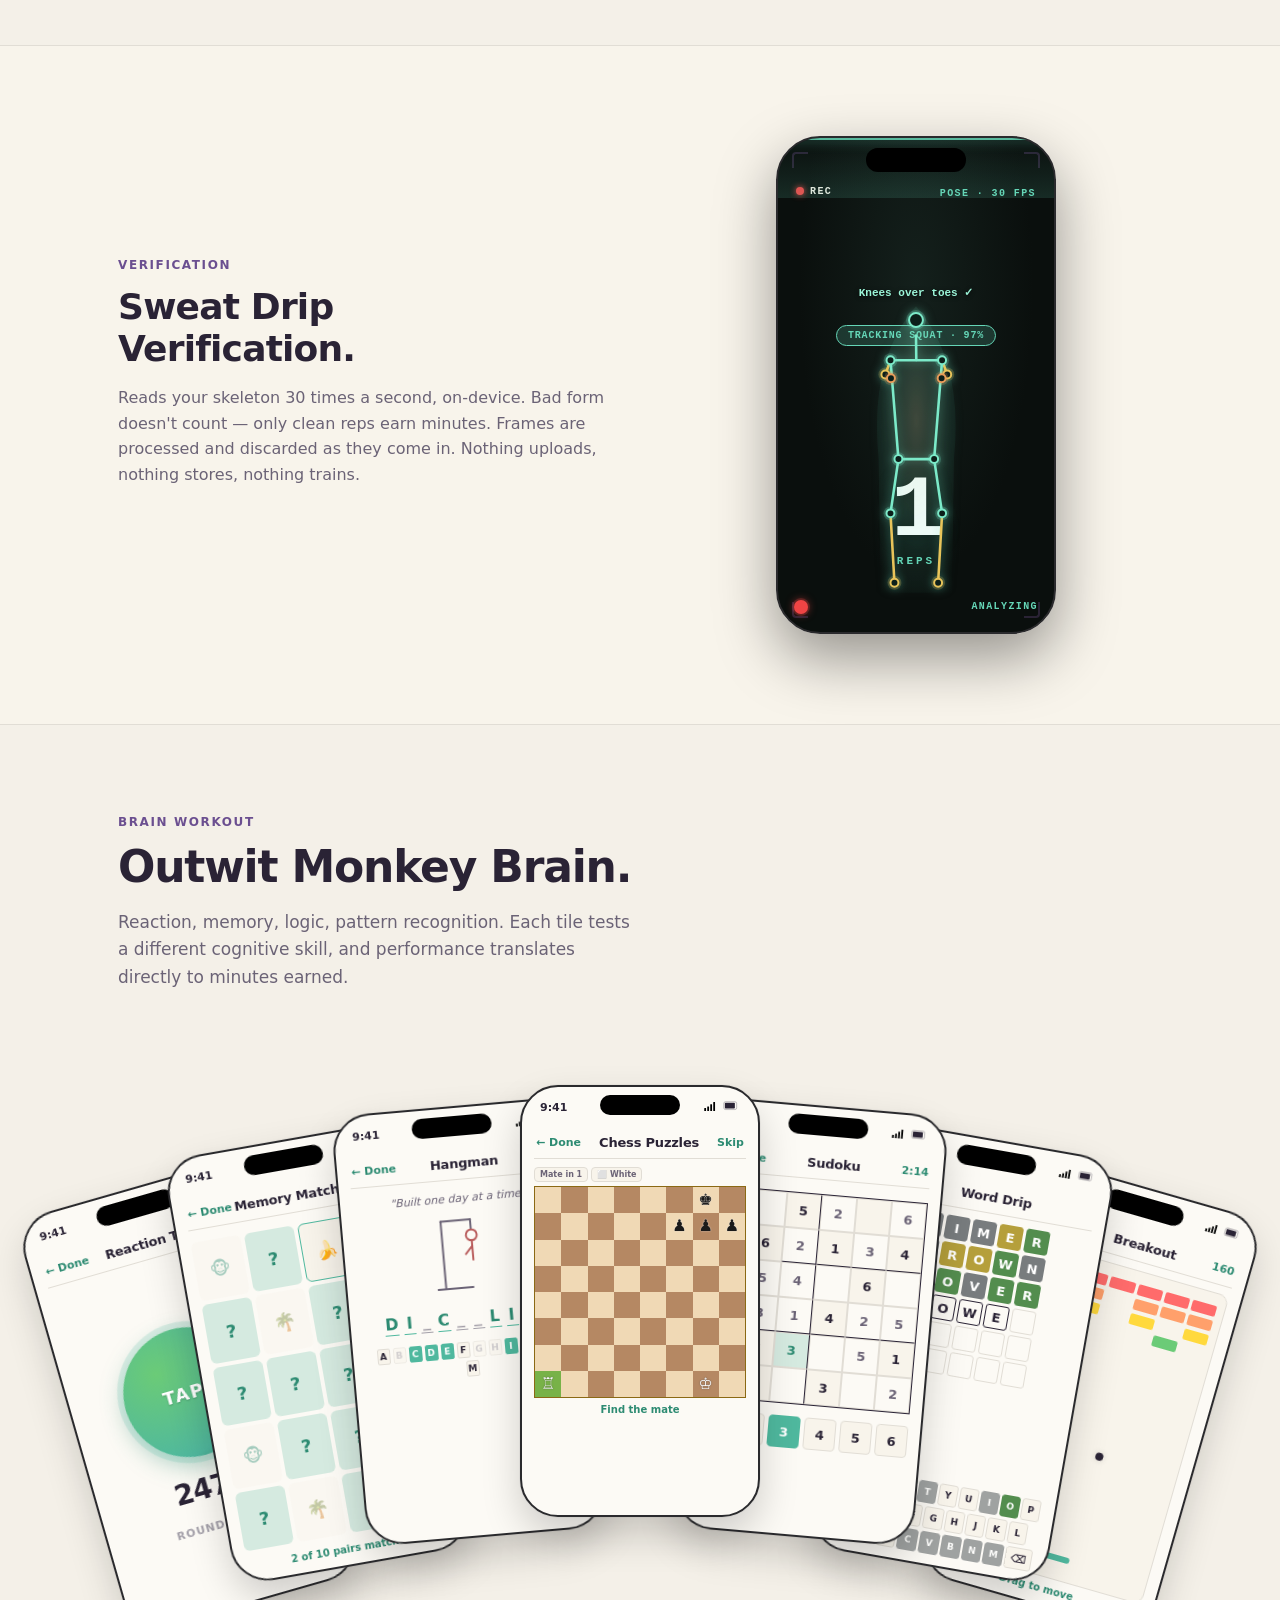
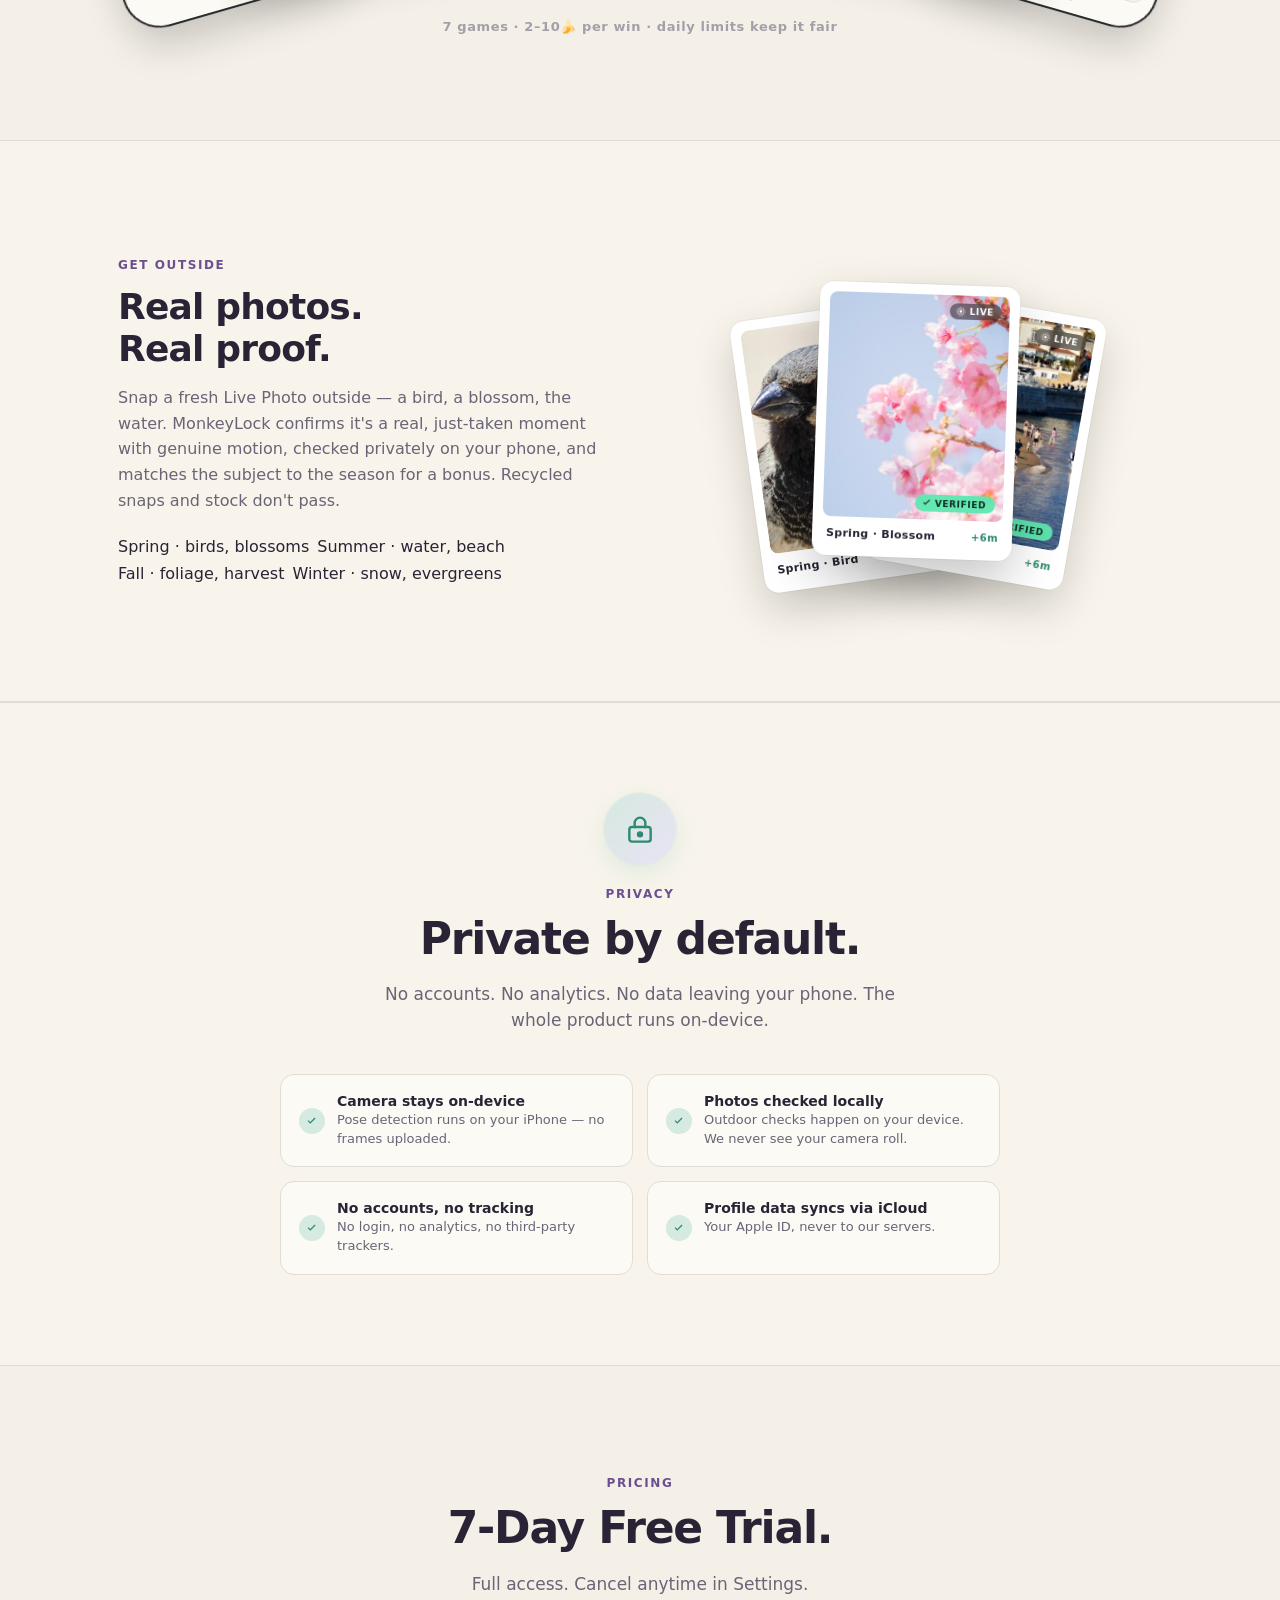
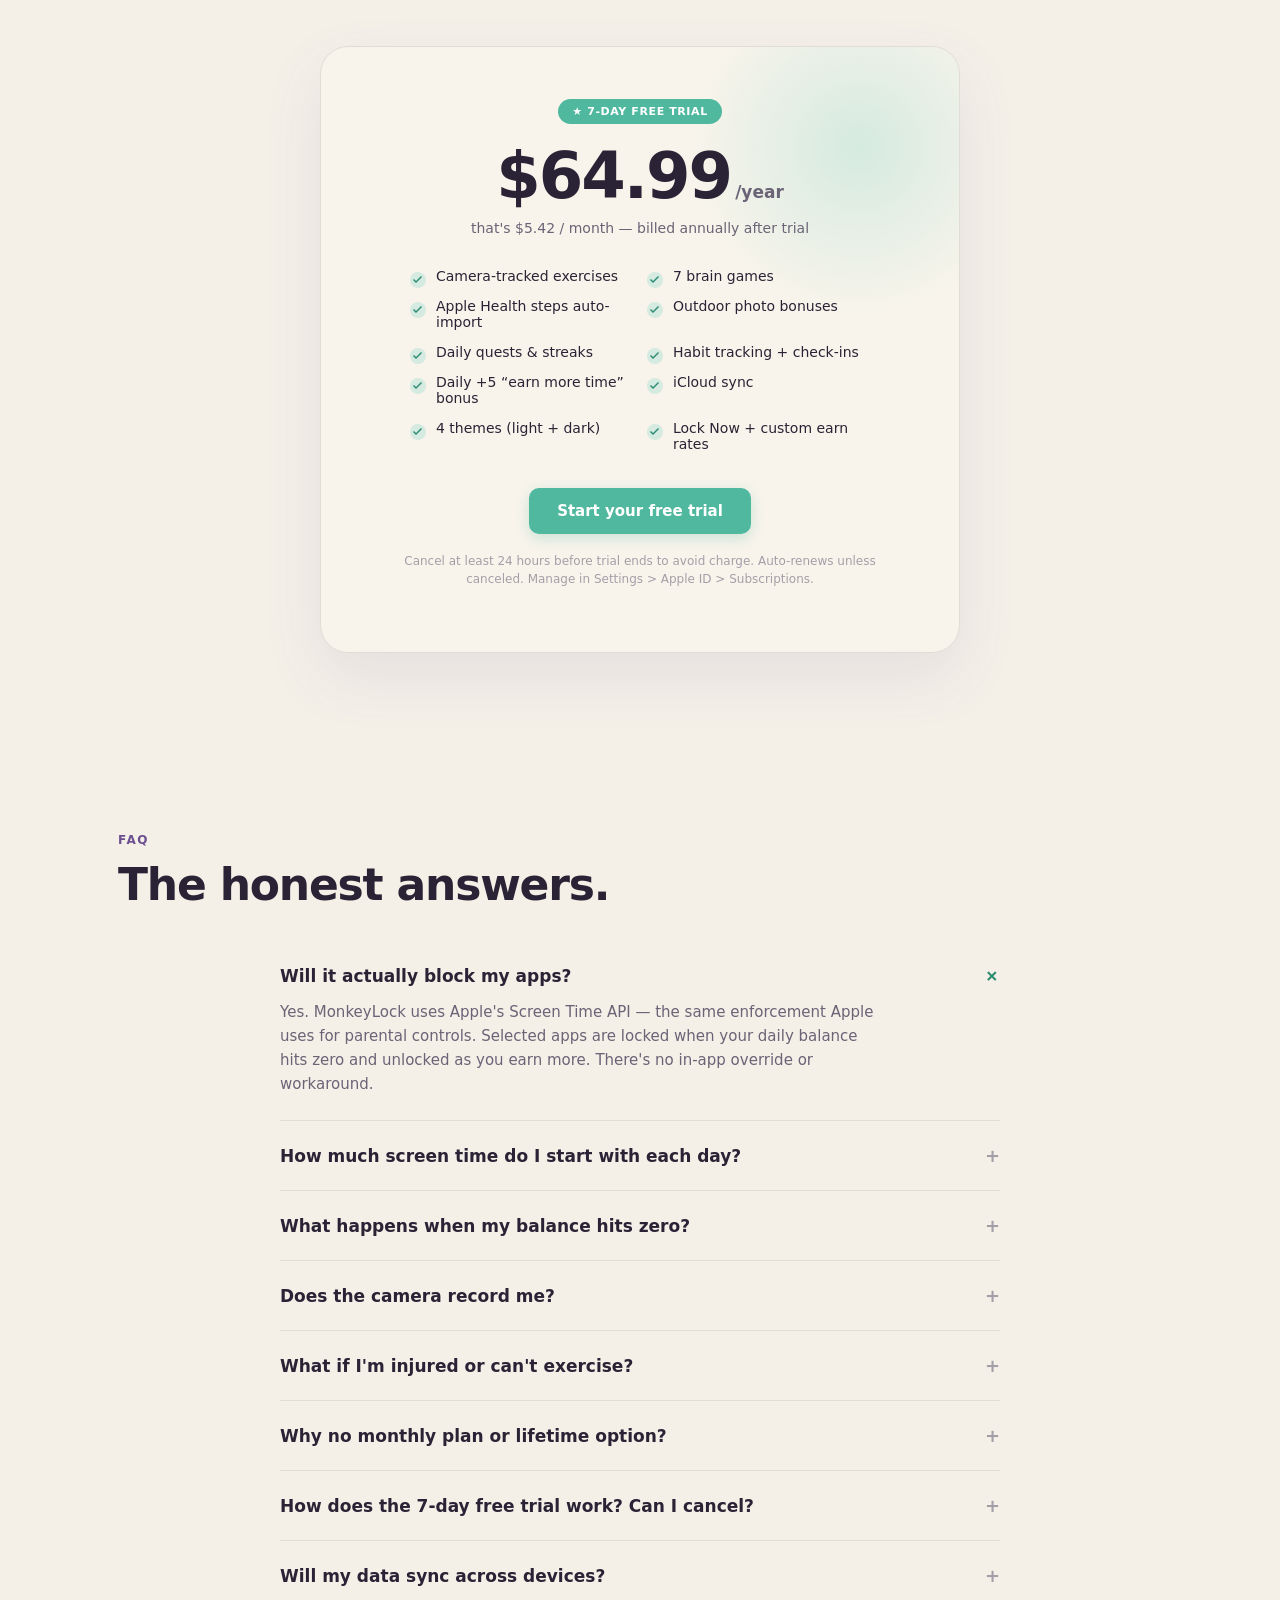
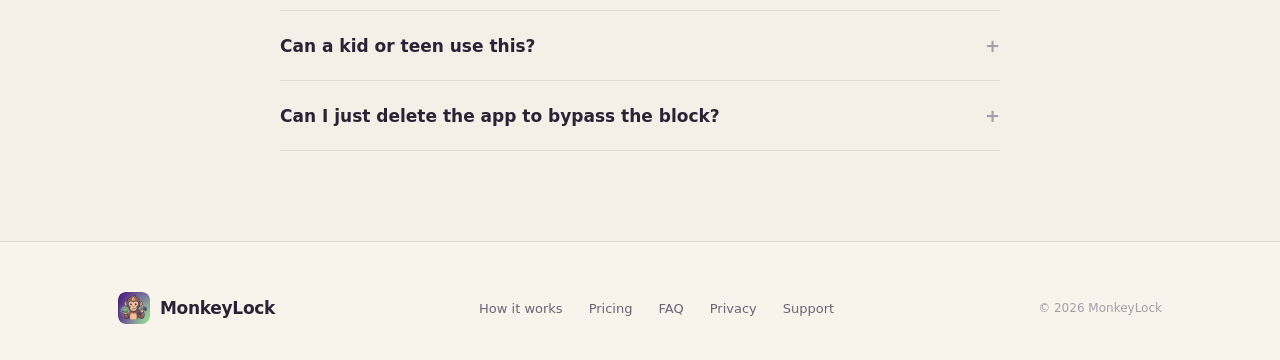
==== commit f304c26e: "fix: restore full landing page, keep banana favicon" ====
--- a/index.html
+++ b/index.html
@@ -1,249 +1,681 @@
 <!DOCTYPE html>
 <html lang="en">
 <head>
-  <meta charset="UTF-8" />
-  <meta name="viewport" content="width=device-width, initial-scale=1.0" />
-  <title>MonkeyLock — Earn Every Minute</title>
-  <meta name="description" content="MonkeyLock blocks your most distracting apps until you earn screen time through exercise and brain games. No willpower required." />
-  <meta property="og:title" content="MonkeyLock — Earn Every Minute" />
-  <meta property="og:description" content="Do a push-up. Earn a minute. Your apps unlock automatically when you earn enough bananas." />
-  <meta property="og:image" content="icon.png" />
-  <link rel="icon" href="favicon.svg" type="image/svg+xml" />
-  <link rel="stylesheet" href="style.css" />
+<meta charset="utf-8" />
+<meta name="viewport" content="width=device-width, initial-scale=1" />
+<title>MonkeyLock — Defeat Monkey Brain</title>
+<meta name="description" content="Defeat Monkey Brain. Earn your screen time through exercise and brain games." />
+<meta property="og:title" content="MonkeyLock — Defeat Monkey Brain" />
+<meta property="og:description" content="Earn your screen time through exercise and brain games." />
+<meta property="og:image" content="icon.png" />
+<meta property="og:url" content="https://ryanb1211.github.io/monkeylock/" />
+<meta property="og:type" content="website" />
+<meta name="twitter:card" content="summary" />
+<meta name="twitter:title" content="MonkeyLock — Defeat Monkey Brain" />
+<meta name="twitter:description" content="Earn your screen time through exercise and brain games." />
+<meta name="twitter:image" content="icon.png" />
+<link rel="icon" href="favicon.svg" type="image/svg+xml" />
+<link rel="stylesheet" href="style.css" />
 </head>
 <body>
 
-<!-- ── Nav ───────────────────────────────────────────────── -->
+<!-- NAV -->
 <nav>
-  <a class="nav-logo" href="/">🐵 MonkeyLock</a>
-  <div class="nav-links">
-    <a href="#how-it-works">How It Works</a>
-    <a href="#earn">Earn</a>
-    <a href="#features">Features</a>
-    <a href="support.html">Support</a>
-    <a href="https://apps.apple.com/app/monkeylock/id0000000000" class="btn btn-primary">Download</a>
+  <div class="wrap row">
+    <a class="logo" href="#"><img src="icon.png" alt="" /> MonkeyLock</a>
+    <div class="nav-links">
+      <a href="#how">How it works</a>
+      <a href="#privacy">Privacy</a>
+      <a href="#pricing">Pricing</a>
+      <a href="#faq">FAQ</a>
+      <a href="support.html">Support</a>
+      <a class="btn" href="#pricing">Start free trial</a>
+    </div>
   </div>
 </nav>
 
-<!-- ── Hero ──────────────────────────────────────────────── -->
-<div class="hero">
-  <div class="hero-pixel-bg"></div>
-  <img src="icon.png" alt="MonkeyLock" class="hero-icon" />
-  <h1>EARN EVERY MINUTE. 🍌</h1>
-  <p>
-    MonkeyLock blocks your most distracting apps until you earn screen time
-    through exercise and brain games. No willpower required. No workarounds.
-    Real enforcement through Apple's Screen Time API.
-  </p>
-  <div class="hero-btns">
-    <a href="https://apps.apple.com/app/monkeylock/id0000000000" class="appstore-badge">
-      <span>🍎</span> Download on the App Store
-    </a>
-  </div>
-</div>
-
-<!-- ── How It Works ──────────────────────────────────────── -->
-<section id="how-it-works">
-  <h2 class="section-title">HOW IT WORKS</h2>
-  <div class="steps">
-    <div class="step-card">
-      <span class="step-num">STEP 01</span>
-      <span class="step-emoji">📱</span>
-      <h3>CHOOSE YOUR APPS</h3>
-      <p>Pick the apps you want to control — social media, games, whatever steals your time.</p>
-    </div>
-    <div class="step-card">
-      <span class="step-num">STEP 02</span>
-      <span class="step-emoji">💪</span>
-      <h3>EARN BANANAS</h3>
-      <p>Exercise or play brain games to earn bananas 🍌. Each banana = 1 minute of screen time.</p>
-    </div>
-    <div class="step-card">
-      <span class="step-num">STEP 03</span>
-      <span class="step-emoji">🔓</span>
-      <h3>APPS AUTO-UNLOCK</h3>
-      <p>Your selected apps unlock automatically when you have a balance. When it hits zero, they lock until you earn more.</p>
+<!-- HERO -->
+<header class="hero">
+  <div class="wrap hero-inner">
+    <img class="hero-icon" src="icon.png" alt="MonkeyLock" />
+    <h1>Defeat <em>Monkey Brain.</em></h1>
+    <p>Earn your screen time through exercise and brain games.</p>
+    <div class="hero-cta">
+      <a class="btn" href="#pricing">Start your 7-day free trial</a>
+      <a class="btn btn-ghost" href="#how">See how it works</a>
+    </div>
+    <div class="hero-sub">
+      <span><svg viewBox="0 0 24 24" fill="none" stroke="currentColor" stroke-width="2.5" stroke-linecap="round" stroke-linejoin="round"><polyline points="20 6 9 17 4 12"/></svg> Cancel anytime</span>
+      <span><svg viewBox="0 0 24 24" fill="none" stroke="currentColor" stroke-width="2.5" stroke-linecap="round" stroke-linejoin="round"><polyline points="20 6 9 17 4 12"/></svg> 7 days free</span>
+      <span><svg viewBox="0 0 24 24" fill="none" stroke="currentColor" stroke-width="2.5" stroke-linecap="round" stroke-linejoin="round"><polyline points="20 6 9 17 4 12"/></svg> iPhone iOS 17+</span>
+    </div>
+  </div>
+</header>
+
+<!-- HOW IT WORKS -->
+<section id="how">
+  <div class="wrap">
+    <div class="eyebrow">How it works</div>
+    <h2 class="section-title">Four ways to earn.</h2>
+    <p class="section-lede">Earn minutes through real effort. Open a blocked app and your balance drains in real time. Hit zero — the apps lock until you earn more.</p>
+
+    <div class="pillars pillars-4">
+      <div class="pillar">
+        <div class="step-num">01 — Body</div>
+        <div class="ic-wrap"><svg viewBox="0 0 24 24" fill="none" stroke="currentColor" stroke-width="1.6" stroke-linecap="round" stroke-linejoin="round"><path d="M2 12h2"/><path d="M20 12h2"/><rect x="4" y="8" width="2" height="8" rx="0.5"/><rect x="18" y="8" width="2" height="8" rx="0.5"/><path d="M6 12h12"/><rect x="6" y="10" width="2" height="4" rx="0.4"/><rect x="16" y="10" width="2" height="4" rx="0.4"/></svg></div>
+        <h3>Camera-tracked exercise</h3>
+        <p>Push-ups, sit-ups, squats, lunges, jump rope. Tracked live as you move.</p>
+        <div class="rate-pill">0.75–1.25 min per rep, by effort</div>
+      </div>
+
+      <div class="pillar">
+        <div class="step-num">02 — Mind</div>
+        <div class="ic-wrap"><svg viewBox="0 0 24 24" fill="none" stroke="currentColor" stroke-width="1.6" stroke-linecap="round" stroke-linejoin="round"><path d="M9.5 3.5a2.5 2.5 0 015 0v0a2 2 0 012 2v0a2 2 0 011.5 2 2 2 0 01-1 4 2.5 2.5 0 01-2.5 2.5v3a2.5 2.5 0 01-5 0v-3a2.5 2.5 0 01-2.5-2.5 2 2 0 01-1-4 2 2 0 011.5-2v0a2 2 0 012-2v0z"/></svg></div>
+        <h3>Brain games</h3>
+        <p>Hangman, Sudoku, Chess Puzzles, Memory Match, Word Drip, Reaction Time, Breakout. Better play, more minutes.</p>
+        <div class="rate-pill">2–10 min per win</div>
+      </div>
+
+      <div class="pillar pillar-touchgrass">
+        <div class="step-num">03 — Steps</div>
+        <div class="ic-wrap"><svg viewBox="0 0 24 24" fill="none" stroke="currentColor" stroke-width="1.6" stroke-linecap="round" stroke-linejoin="round"><path d="M7 4l3 7-2 2 1 5-3 1-2-7 1-3z"/><path d="M16 6l-2 6 1 2-1 5 3 1 2-7-1-3z"/></svg></div>
+        <h3>Steps</h3>
+        <p>Apple Health steps auto-import in the background. Walk the dog, hit the trail, take the long way home.</p>
+        <div class="rate-pill">1 min per 250 steps</div>
+      </div>
+
+      <div class="pillar pillar-touchgrass">
+        <div class="step-num">04 — Photos</div>
+        <div class="ic-wrap"><svg viewBox="0 0 24 24" fill="none" stroke="currentColor" stroke-width="1.6" stroke-linecap="round" stroke-linejoin="round"><rect x="3" y="6.5" width="18" height="13" rx="2"/><circle cx="12" cy="13" r="3.5"/><path d="M8 6.5l1.5-2h5l1.5 2"/></svg></div>
+        <h3>Outdoor photos</h3>
+        <p>Snap a fresh Live Photo of birds, blossoms, water, or a beach. A subject that matches the season earns a bonus.</p>
+        <div class="rate-pill">4 min per photo · +2 in season · up to 8/day</div>
+      </div>
+    </div>
+
+    <div class="pillar-labels">
+      <div class="pillar-label pillar-label-body">Body · Sweat Drip Verification</div>
+      <div class="pillar-label pillar-label-mind">Mind · outwit Monkey Brain</div>
+      <div class="pillar-label pillar-label-touchgrass">Touch Grass · leave the four walls</div>
     </div>
   </div>
 </section>
 
-<!-- ── Earn with your body ────────────────────────────────── -->
-<section class="dark" id="earn">
-  <div class="inner">
-    <h2 class="section-title">EARN WITH YOUR BODY</h2>
-    <div class="rate-grid">
-      <div class="rate-card">
-        <span class="rate-emoji">💪</span>
-        <span class="rate-label">Push-Up</span>
-        <span class="rate-value">1 rep = 1🍌</span>
-      </div>
-      <div class="rate-card">
-        <span class="rate-emoji">🦵</span>
-        <span class="rate-label">Squat</span>
-        <span class="rate-value">1 rep = 1🍌</span>
-      </div>
-      <div class="rate-card">
-        <span class="rate-emoji">🚶</span>
-        <span class="rate-label">Walk / Jog</span>
-        <span class="rate-value">100 steps = 1🍌</span>
-      </div>
-      <div class="rate-card">
-        <span class="rate-emoji">🧘</span>
-        <span class="rate-label">Plank</span>
-        <span class="rate-value">15 sec = 1🍌</span>
-      </div>
-      <div class="rate-card">
-        <span class="rate-emoji">🏋️</span>
-        <span class="rate-label">Sit-Up</span>
-        <span class="rate-value">1 rep = 1🍌</span>
-      </div>
-      <div class="rate-card">
-        <span class="rate-emoji">🪢</span>
-        <span class="rate-label">Jump Rope</span>
-        <span class="rate-value">15 jumps = 1🍌</span>
-      </div>
-    </div>
-    <div class="camera-bonus">
-      📷 Use camera verification for a 1.5× banana bonus on every rep
+<!-- SPLIT — Sweat Drip Verification -->
+<section style="background: var(--surface-warm); border-top: 1px solid var(--border); border-bottom: 1px solid var(--border);">
+  <div class="wrap split">
+    <div class="split-text">
+      <div class="eyebrow">Verification</div>
+      <h2>Sweat Drip<br/>Verification.</h2>
+      <p>Reads your skeleton 30 times a second, on-device. Bad form doesn&apos;t count — only clean reps earn minutes. Frames are processed and discarded as they come in. Nothing uploads, nothing stores, nothing trains.</p>
+    </div>
+    <div>
+      <!-- Animated v3 pose preview: live skeleton tracking a clean squat,
+           bones locked to joints, confidence-colored. Camera-feed background
+           (no stock photo). Driven by requestAnimationFrame below. -->
+      <div class="pose-mock pose-feed">
+        <div class="iphone-island"></div>
+        <div class="corner tl"></div><div class="corner tr"></div><div class="corner bl"></div><div class="corner br"></div>
+        <div class="pose-rec-group"><span class="pose-rec"></span><span class="pose-rec-label">REC</span></div>
+        <div class="pose-status">POSE · 30 FPS</div>
+        <svg class="pose-overlay" id="pose-v3" viewBox="0 0 240 498" preserveAspectRatio="xMidYMid meet">
+          <defs>
+            <radialGradient id="poseSilh" cx="50%" cy="40%" r="70%">
+              <stop offset="0%" stop-color="rgba(245,212,168,0.18)"/>
+              <stop offset="60%" stop-color="rgba(101,214,183,0.08)"/>
+              <stop offset="100%" stop-color="rgba(101,214,183,0.01)"/>
+            </radialGradient>
+          </defs>
+          <path class="pose-silhouette" fill="url(#poseSilh)" d="" />
+          <g class="pose-bones" stroke-width="2.6" stroke-linecap="round" stroke-linejoin="round" fill="none"></g>
+          <g class="pose-joints"></g>
+        </svg>
+        <div class="pose-tracking">TRACKING SQUAT · <span id="tracking-conf">70</span>%</div>
+        <div class="pose-form-cue" id="pose-form">Good depth ✓</div>
+        <div class="pose-scan-band"></div>
+        <div class="pose-scan-line"></div>
+        <div class="pose-rep-display">
+          <div class="rep-number" id="reps-counter">0</div>
+          <div class="rep-label">REPS</div>
+        </div>
+        <div class="pose-info-row">
+          <span class="pose-rec-button" aria-label="Recording active"></span>
+          <span class="pose-analyzing">ANALYZING</span>
+        </div>
+      </div>
     </div>
   </div>
 </section>
 
-<!-- ── Brain Games ────────────────────────────────────────── -->
-<section id="brain-games">
-  <h2 class="section-title">EARN WITH YOUR MIND</h2>
-  <div class="games-grid">
-    <div class="game-card">
-      <span class="game-emoji">🔢</span>
-      <div class="game-info">
-        <h4>Sudoku</h4>
-        <span class="game-earn">Up to 7🍌 per win</span>
-      </div>
-    </div>
-    <div class="game-card">
-      <span class="game-emoji">📝</span>
-      <div class="game-info">
-        <h4>Word Drip</h4>
-        <span class="game-earn">Up to 7🍌 per win</span>
-      </div>
-    </div>
-    <div class="game-card">
-      <span class="game-emoji">🃏</span>
-      <div class="game-info">
-        <h4>Memory Match</h4>
-        <span class="game-earn">Up to 5🍌 per win</span>
-      </div>
-    </div>
-    <div class="game-card">
-      <span class="game-emoji">♟️</span>
-      <div class="game-info">
-        <h4>Chess Puzzles</h4>
-        <span class="game-earn">Up to 5🍌 per win</span>
-      </div>
-    </div>
-    <div class="game-card">
-      <span class="game-emoji">🎯</span>
-      <div class="game-info">
-        <h4>Hangman</h4>
-        <span class="game-earn">Up to 4🍌 per win</span>
-      </div>
-    </div>
-    <div class="game-card">
-      <span class="game-emoji">⚡</span>
-      <div class="game-info">
-        <h4>Reaction Time</h4>
-        <span class="game-earn">Up to 4🍌 per win</span>
-      </div>
-    </div>
+<!-- MIND GAMES SHOWCASE -->
+<section>
+  <div class="wrap">
+    <div class="eyebrow">Brain workout</div>
+    <h2 class="section-title">Outwit Monkey Brain.</h2>
+    <p class="section-lede">Reaction, memory, logic, pattern recognition. Each tile tests a different cognitive skill, and performance translates directly to minutes earned.</p>
+
+    <!-- Fan: 7 phone screenshots arranged in a curved fan -->
+    <div class="games-fan">
+
+      <!-- REACTION TIME -->
+      <div class="fan-phone" data-pos="0">
+        <div class="game-phone">
+          <div class="gp-island"></div>
+          <span class="gp-time">9:41</span>
+          <div class="gp-status">
+            <svg viewBox="0 0 18 12" width="14" height="9"><rect x="0" y="8" width="2.4" height="4" rx="0.4"/><rect x="4" y="6" width="2.4" height="6" rx="0.4"/><rect x="8" y="3" width="2.4" height="9" rx="0.4"/><rect x="12" y="0" width="2.4" height="12" rx="0.4"/></svg>
+            <svg viewBox="0 0 24 14" width="20" height="10"><rect x="0.5" y="1" width="18" height="11" rx="2.5" fill="none" stroke="currentColor" stroke-opacity="0.5" stroke-width="0.8"/><rect x="2" y="2.5" width="14" height="8" rx="1" fill="currentColor"/></svg>
+          </div>
+          <div class="gp-content">
+            <div class="gp-header">
+              <span class="gp-back">← Done</span>
+              <span class="gp-title">Reaction Time</span>
+              <span class="gp-action">Skip</span>
+            </div>
+            <div class="rt-area">
+              <div class="rt-circle"><span>TAP!</span></div>
+              <div class="rt-result">247<span class="rt-ms">ms</span></div>
+              <div class="rt-rounds">Round 2 of 3</div>
+            </div>
+          </div>
+        </div>
+      </div>
+
+      <!-- MEMORY MATCH -->
+      <div class="fan-phone" data-pos="1">
+        <div class="game-phone">
+          <div class="gp-island"></div>
+          <span class="gp-time">9:41</span>
+          <div class="gp-status">
+            <svg viewBox="0 0 18 12" width="14" height="9"><rect x="0" y="8" width="2.4" height="4" rx="0.4"/><rect x="4" y="6" width="2.4" height="6" rx="0.4"/><rect x="8" y="3" width="2.4" height="9" rx="0.4"/><rect x="12" y="0" width="2.4" height="12" rx="0.4"/></svg>
+            <svg viewBox="0 0 24 14" width="20" height="10"><rect x="0.5" y="1" width="18" height="11" rx="2.5" fill="none" stroke="currentColor" stroke-opacity="0.5" stroke-width="0.8"/><rect x="2" y="2.5" width="14" height="8" rx="1" fill="currentColor"/></svg>
+          </div>
+          <div class="gp-content">
+            <div class="gp-header">
+              <span class="gp-back">← Done</span>
+              <span class="gp-title">Memory Match</span>
+              <span class="gp-action" style="color: var(--accent-deep);">8 moves</span>
+            </div>
+            <div class="mm-grid">
+              <div class="mm-cell matched">🐵</div>
+              <div class="mm-cell">?</div>
+              <div class="mm-cell flipped">🍌</div>
+              <div class="mm-cell">?</div>
+              <div class="mm-cell">?</div>
+              <div class="mm-cell matched">🌴</div>
+              <div class="mm-cell">?</div>
+              <div class="mm-cell flipped">🍌</div>
+              <div class="mm-cell">?</div>
+              <div class="mm-cell">?</div>
+              <div class="mm-cell">?</div>
+              <div class="mm-cell">?</div>
+              <div class="mm-cell matched">🐵</div>
+              <div class="mm-cell">?</div>
+              <div class="mm-cell">?</div>
+              <div class="mm-cell">?</div>
+              <div class="mm-cell">?</div>
+              <div class="mm-cell matched">🌴</div>
+              <div class="mm-cell">?</div>
+              <div class="mm-cell">?</div>
+            </div>
+            <div class="gp-status-text">2 of 10 pairs matched</div>
+          </div>
+        </div>
+      </div>
+
+      <!-- HANGMAN -->
+      <div class="fan-phone" data-pos="2">
+        <div class="game-phone">
+          <div class="gp-island"></div>
+          <span class="gp-time">9:41</span>
+          <div class="gp-status">
+            <svg viewBox="0 0 18 12" width="14" height="9"><rect x="0" y="8" width="2.4" height="4" rx="0.4"/><rect x="4" y="6" width="2.4" height="6" rx="0.4"/><rect x="8" y="3" width="2.4" height="9" rx="0.4"/><rect x="12" y="0" width="2.4" height="12" rx="0.4"/></svg>
+            <svg viewBox="0 0 24 14" width="20" height="10"><rect x="0.5" y="1" width="18" height="11" rx="2.5" fill="none" stroke="currentColor" stroke-opacity="0.5" stroke-width="0.8"/><rect x="2" y="2.5" width="14" height="8" rx="1" fill="currentColor"/></svg>
+          </div>
+          <div class="gp-content">
+            <div class="gp-header">
+              <span class="gp-back">← Done</span>
+              <span class="gp-title">Hangman</span>
+              <span class="gp-action">Skip</span>
+            </div>
+            <div class="hm-hint">"Built one day at a time"</div>
+            <div class="hm-art">
+              <svg viewBox="0 0 90 100" width="100%" height="100%">
+                <line x1="10" y1="95" x2="55" y2="95" stroke="#6B6376" stroke-width="2.5" stroke-linecap="round"/>
+                <line x1="20" y1="95" x2="20" y2="8" stroke="#6B6376" stroke-width="2.5" stroke-linecap="round"/>
+                <line x1="20" y1="8" x2="58" y2="8" stroke="#6B6376" stroke-width="2.5" stroke-linecap="round"/>
+                <line x1="58" y1="8" x2="58" y2="20" stroke="#6B6376" stroke-width="2.5" stroke-linecap="round"/>
+                <circle cx="58" cy="28" r="7" stroke="#B85A5A" stroke-width="2.5" fill="none"/>
+                <line x1="58" y1="35" x2="58" y2="60" stroke="#B85A5A" stroke-width="2.5" stroke-linecap="round"/>
+                <line x1="58" y1="42" x2="49" y2="52" stroke="#B85A5A" stroke-width="2.5" stroke-linecap="round"/>
+              </svg>
+            </div>
+            <div class="hm-word">
+              <span class="hm-letter solved">D</span><span class="hm-letter solved">I</span><span class="hm-letter">_</span><span class="hm-letter solved">C</span><span class="hm-letter">_</span><span class="hm-letter">_</span><span class="hm-letter solved">L</span><span class="hm-letter solved">I</span><span class="hm-letter">_</span><span class="hm-letter solved">E</span>
+            </div>
+            <div class="hm-keys">
+              <span class="hm-key">A</span><span class="hm-key used">B</span><span class="hm-key correct">C</span><span class="hm-key correct">D</span><span class="hm-key correct">E</span><span class="hm-key">F</span><span class="hm-key used">G</span><span class="hm-key used">H</span><span class="hm-key correct">I</span><span class="hm-key">J</span><span class="hm-key">K</span><span class="hm-key correct">L</span><span class="hm-key">M</span>
+            </div>
+          </div>
+        </div>
+      </div>
+
+      <!-- CHESS PUZZLES (CENTER) -->
+      <div class="fan-phone" data-pos="3">
+        <div class="game-phone">
+          <div class="gp-island"></div>
+          <span class="gp-time">9:41</span>
+          <div class="gp-status">
+            <svg viewBox="0 0 18 12" width="14" height="9"><rect x="0" y="8" width="2.4" height="4" rx="0.4"/><rect x="4" y="6" width="2.4" height="6" rx="0.4"/><rect x="8" y="3" width="2.4" height="9" rx="0.4"/><rect x="12" y="0" width="2.4" height="12" rx="0.4"/></svg>
+            <svg viewBox="0 0 24 14" width="20" height="10"><rect x="0.5" y="1" width="18" height="11" rx="2.5" fill="none" stroke="currentColor" stroke-opacity="0.5" stroke-width="0.8"/><rect x="2" y="2.5" width="14" height="8" rx="1" fill="currentColor"/></svg>
+          </div>
+          <div class="gp-content">
+            <div class="gp-header">
+              <span class="gp-back">← Done</span>
+              <span class="gp-title">Chess Puzzles</span>
+              <span class="gp-action">Skip</span>
+            </div>
+            <div class="chess-meta-row">
+              <span class="pill">Mate in 1</span>
+              <span class="pill">⬜ White</span>
+            </div>
+            <div class="chess-board">
+              <div class="chess-cell light"></div><div class="chess-cell dark"></div><div class="chess-cell light"></div><div class="chess-cell dark"></div><div class="chess-cell light"></div><div class="chess-cell dark"></div><div class="chess-cell light black-piece">♚</div><div class="chess-cell dark"></div>
+              <div class="chess-cell dark"></div><div class="chess-cell light"></div><div class="chess-cell dark"></div><div class="chess-cell light"></div><div class="chess-cell dark"></div><div class="chess-cell light black-piece">♟</div><div class="chess-cell dark black-piece">♟</div><div class="chess-cell light black-piece">♟</div>
+              <div class="chess-cell light"></div><div class="chess-cell dark"></div><div class="chess-cell light"></div><div class="chess-cell dark"></div><div class="chess-cell light"></div><div class="chess-cell dark"></div><div class="chess-cell light"></div><div class="chess-cell dark"></div>
+              <div class="chess-cell dark"></div><div class="chess-cell light"></div><div class="chess-cell dark"></div><div class="chess-cell light"></div><div class="chess-cell dark"></div><div class="chess-cell light"></div><div class="chess-cell dark"></div><div class="chess-cell light"></div>
+              <div class="chess-cell light"></div><div class="chess-cell dark"></div><div class="chess-cell light"></div><div class="chess-cell dark"></div><div class="chess-cell light"></div><div class="chess-cell dark"></div><div class="chess-cell light"></div><div class="chess-cell dark"></div>
+              <div class="chess-cell dark"></div><div class="chess-cell light"></div><div class="chess-cell dark"></div><div class="chess-cell light"></div><div class="chess-cell dark"></div><div class="chess-cell light"></div><div class="chess-cell dark"></div><div class="chess-cell light"></div>
+              <div class="chess-cell light"></div><div class="chess-cell dark"></div><div class="chess-cell light"></div><div class="chess-cell dark"></div><div class="chess-cell light"></div><div class="chess-cell dark"></div><div class="chess-cell light"></div><div class="chess-cell dark"></div>
+              <div class="chess-cell dark white-piece selected">♖</div><div class="chess-cell light"></div><div class="chess-cell dark"></div><div class="chess-cell light"></div><div class="chess-cell dark"></div><div class="chess-cell light"></div><div class="chess-cell dark white-piece">♔</div><div class="chess-cell light"></div>
+            </div>
+            <div class="gp-status-text">Find the mate</div>
+          </div>
+        </div>
+      </div>
+
+      <!-- SUDOKU -->
+      <div class="fan-phone" data-pos="4">
+        <div class="game-phone">
+          <div class="gp-island"></div>
+          <span class="gp-time">9:41</span>
+          <div class="gp-status">
+            <svg viewBox="0 0 18 12" width="14" height="9"><rect x="0" y="8" width="2.4" height="4" rx="0.4"/><rect x="4" y="6" width="2.4" height="6" rx="0.4"/><rect x="8" y="3" width="2.4" height="9" rx="0.4"/><rect x="12" y="0" width="2.4" height="12" rx="0.4"/></svg>
+            <svg viewBox="0 0 24 14" width="20" height="10"><rect x="0.5" y="1" width="18" height="11" rx="2.5" fill="none" stroke="currentColor" stroke-opacity="0.5" stroke-width="0.8"/><rect x="2" y="2.5" width="14" height="8" rx="1" fill="currentColor"/></svg>
+          </div>
+          <div class="gp-content">
+            <div class="gp-header">
+              <span class="gp-back">← Done</span>
+              <span class="gp-title">Sudoku</span>
+              <span class="gp-action" style="font-variant-numeric: tabular-nums;">2:14</span>
+            </div>
+            <div class="su-grid">
+              <div class="su-cell given">3</div><div class="su-cell"></div><div class="su-cell given border-r">5</div><div class="su-cell">2</div><div class="su-cell given"></div><div class="su-cell">6</div>
+              <div class="su-cell"></div><div class="su-cell given">6</div><div class="su-cell border-r border-b">2</div><div class="su-cell border-b given">1</div><div class="su-cell border-b">3</div><div class="su-cell border-b given">4</div>
+              <div class="su-cell given">2</div><div class="su-cell">5</div><div class="su-cell border-r">4</div><div class="su-cell"></div><div class="su-cell given">6</div><div class="su-cell"></div>
+              <div class="su-cell given border-b">6</div><div class="su-cell border-b">3</div><div class="su-cell border-r border-b">1</div><div class="su-cell border-b given">4</div><div class="su-cell border-b">2</div><div class="su-cell border-b">5</div>
+              <div class="su-cell"></div><div class="su-cell given">2</div><div class="su-cell border-r selected">3</div><div class="su-cell"></div><div class="su-cell">5</div><div class="su-cell given">1</div>
+              <div class="su-cell">5</div><div class="su-cell given">4</div><div class="su-cell border-r"></div><div class="su-cell given">3</div><div class="su-cell"></div><div class="su-cell">2</div>
+            </div>
+            <div class="su-pad">
+              <div class="su-num">1</div><div class="su-num">2</div><div class="su-num active">3</div><div class="su-num">4</div><div class="su-num">5</div><div class="su-num">6</div>
+            </div>
+          </div>
+        </div>
+      </div>
+
+      <!-- WORD DRIP -->
+      <div class="fan-phone" data-pos="5">
+        <div class="game-phone">
+          <div class="gp-island"></div>
+          <span class="gp-time">9:41</span>
+          <div class="gp-status">
+            <svg viewBox="0 0 18 12" width="14" height="9"><rect x="0" y="8" width="2.4" height="4" rx="0.4"/><rect x="4" y="6" width="2.4" height="6" rx="0.4"/><rect x="8" y="3" width="2.4" height="9" rx="0.4"/><rect x="12" y="0" width="2.4" height="12" rx="0.4"/></svg>
+            <svg viewBox="0 0 24 14" width="20" height="10"><rect x="0.5" y="1" width="18" height="11" rx="2.5" fill="none" stroke="currentColor" stroke-opacity="0.5" stroke-width="0.8"/><rect x="2" y="2.5" width="14" height="8" rx="1" fill="currentColor"/></svg>
+          </div>
+          <div class="gp-content">
+            <div class="gp-header">
+              <span class="gp-back">← Done</span>
+              <span class="gp-title">Word Drip</span>
+              <span style="width: 32px;"></span>
+            </div>
+            <div class="word-grid">
+              <div class="word-row">
+                <div class="word-cell absent">T</div><div class="word-cell absent">I</div><div class="word-cell absent">M</div><div class="word-cell present">E</div><div class="word-cell correct">R</div>
+              </div>
+              <div class="word-row">
+                <div class="word-cell absent">B</div><div class="word-cell present">R</div><div class="word-cell present">O</div><div class="word-cell correct">W</div><div class="word-cell absent">N</div>
+              </div>
+              <div class="word-row">
+                <div class="word-cell absent">C</div><div class="word-cell correct">O</div><div class="word-cell absent">V</div><div class="word-cell correct">E</div><div class="word-cell correct">R</div>
+              </div>
+              <div class="word-row">
+                <div class="word-cell typing">P</div><div class="word-cell typing">O</div><div class="word-cell typing">W</div><div class="word-cell typing">E</div><div class="word-cell"></div>
+              </div>
+              <div class="word-row">
+                <div class="word-cell"></div><div class="word-cell"></div><div class="word-cell"></div><div class="word-cell"></div><div class="word-cell"></div>
+              </div>
+              <div class="word-row">
+                <div class="word-cell"></div><div class="word-cell"></div><div class="word-cell"></div><div class="word-cell"></div><div class="word-cell"></div>
+              </div>
+            </div>
+            <div class="word-keyboard">
+              <div class="word-keyboard-row">
+                <span class="word-key">Q</span><span class="word-key correct">W</span><span class="word-key correct">E</span><span class="word-key correct">R</span><span class="word-key absent">T</span><span class="word-key">Y</span><span class="word-key">U</span><span class="word-key absent">I</span><span class="word-key correct">O</span><span class="word-key">P</span>
+              </div>
+              <div class="word-keyboard-row" style="padding: 0 9px;">
+                <span class="word-key">A</span><span class="word-key">S</span><span class="word-key">D</span><span class="word-key">F</span><span class="word-key">G</span><span class="word-key">H</span><span class="word-key">J</span><span class="word-key">K</span><span class="word-key">L</span>
+              </div>
+              <div class="word-keyboard-row">
+                <span class="word-key wide">↵</span><span class="word-key">Z</span><span class="word-key">X</span><span class="word-key absent">C</span><span class="word-key absent">V</span><span class="word-key absent">B</span><span class="word-key absent">N</span><span class="word-key absent">M</span><span class="word-key wide">⌫</span>
+              </div>
+            </div>
+          </div>
+        </div>
+      </div>
+
+      <!-- BREAKOUT -->
+      <div class="fan-phone" data-pos="6">
+        <div class="game-phone">
+          <div class="gp-island"></div>
+          <span class="gp-time">9:41</span>
+          <div class="gp-status">
+            <svg viewBox="0 0 18 12" width="14" height="9"><rect x="0" y="8" width="2.4" height="4" rx="0.4"/><rect x="4" y="6" width="2.4" height="6" rx="0.4"/><rect x="8" y="3" width="2.4" height="9" rx="0.4"/><rect x="12" y="0" width="2.4" height="12" rx="0.4"/></svg>
+            <svg viewBox="0 0 24 14" width="20" height="10"><rect x="0.5" y="1" width="18" height="11" rx="2.5" fill="none" stroke="currentColor" stroke-opacity="0.5" stroke-width="0.8"/><rect x="2" y="2.5" width="14" height="8" rx="1" fill="currentColor"/></svg>
+          </div>
+          <div class="gp-content">
+            <div class="gp-header">
+              <span class="gp-back">← Done</span>
+              <span class="gp-title">Breakout</span>
+              <span class="gp-action" style="color: var(--accent-deep); font-variant-numeric: tabular-nums;">160</span>
+            </div>
+            <div class="brick-area">
+              <div class="brick-grid">
+                <div class="brick" style="background:#FF6B6B;"></div><div class="brick" style="background:#FF6B6B;"></div><div class="brick" style="background:#FF6B6B;"></div><div class="brick" style="background:#FF6B6B;"></div><div class="brick" style="background:#FF6B6B;"></div><div class="brick" style="background:#FF6B6B;"></div><div class="brick" style="background:#FF6B6B;"></div>
+              </div>
+              <div class="brick-grid">
+                <div class="brick" style="background:#FFA06B;"></div><div class="brick" style="background:#FFA06B;"></div><div class="brick" style="background:#FFA06B;"></div><div class="brick dead"></div><div class="brick" style="background:#FFA06B;"></div><div class="brick" style="background:#FFA06B;"></div><div class="brick" style="background:#FFA06B;"></div>
+              </div>
+              <div class="brick-grid">
+                <div class="brick" style="background:#FFD93D;"></div><div class="brick dead"></div><div class="brick" style="background:#FFD93D;"></div><div class="brick dead"></div><div class="brick" style="background:#FFD93D;"></div><div class="brick dead"></div><div class="brick" style="background:#FFD93D;"></div>
+              </div>
+              <div class="brick-grid">
+                <div class="brick dead"></div><div class="brick" style="background:#6BCB77;"></div><div class="brick dead"></div><div class="brick dead"></div><div class="brick dead"></div><div class="brick" style="background:#6BCB77;"></div><div class="brick dead"></div>
+              </div>
+              <div class="brick-grid">
+                <div class="brick dead"></div><div class="brick dead"></div><div class="brick dead"></div><div class="brick dead"></div><div class="brick dead"></div><div class="brick dead"></div><div class="brick dead"></div>
+              </div>
+              <div class="brick-ball"></div>
+              <div class="brick-paddle"></div>
+            </div>
+            <div class="gp-status-text">Drag to move</div>
+          </div>
+        </div>
+      </div>
+
+    </div>
+
+    <p class="games-fan-legend">7 games · 2–10🍌 per win · daily limits keep it fair</p>
   </div>
 </section>
 
-<!-- ── Gamification ───────────────────────────────────────── -->
-<section class="dark">
-  <div class="inner">
-    <h2 class="section-title">DEEPLY GAMIFIED</h2>
-    <div class="gamif-grid">
-      <div class="gamif-card">
-        <span class="gamif-emoji">🐵</span>
-        <h4>10 LEVELS</h4>
-        <p>Start as a Baby Monkey. Work your way up to Banana God.</p>
-      </div>
-      <div class="gamif-card">
-        <span class="gamif-emoji">🌿</span>
-        <h4>STREAK TIERS</h4>
-        <p>Seed → Sprout → Vine → Canopy → Ancient Tree → World Tree. Up to 2× XP at 30 days.</p>
-      </div>
-      <div class="gamif-card">
-        <span class="gamif-emoji">🏆</span>
-        <h4>25 ACHIEVEMENTS</h4>
-        <p>Across fitness, brain games, screen time, streaks, and habit tracking.</p>
-      </div>
-      <div class="gamif-card">
-        <span class="gamif-emoji">📅</span>
-        <h4>DAILY QUESTS</h4>
-        <p>Fresh quests every day. Complete all 4 for a bonus banana reward.</p>
+<!-- OUTDOOR PHOTOS SHOWCASE -->
+<section style="background: var(--surface-warm); border-top: 1px solid var(--border); border-bottom: 1px solid var(--border);">
+  <div class="wrap split">
+    <div class="split-text">
+      <div class="eyebrow">Get outside</div>
+      <h2>Real photos.<br/>Real proof.</h2>
+      <p>Snap a fresh Live Photo outside — a bird, a blossom, the water. MonkeyLock confirms it's a real, just-taken moment with genuine motion, checked privately on your phone, and matches the subject to the season for a bonus. Recycled snaps and stock don't pass.</p>
+      <div style="display: flex; gap: 8px; flex-wrap: wrap; margin-top: 24px;">
+        <span class="rate-pill">Spring · birds, blossoms</span>
+        <span class="rate-pill">Summer · water, beach</span>
+        <span class="rate-pill">Fall · foliage, harvest</span>
+        <span class="rate-pill">Winter · snow, evergreens</span>
+      </div>
+    </div>
+    <div style="position: relative; height: 380px; display: flex; align-items: center; justify-content: center;">
+      <!-- Photo card 1: bird (back-left) -->
+      <div style="position: absolute; transform: rotate(-8deg) translate(-72px, 14px); width: 200px; background: white; border-radius: 14px; padding: 10px 10px 16px; box-shadow: 0 18px 44px rgba(0,0,0,0.18), 0 0 0 1px rgba(0,0,0,0.04); z-index: 1;">
+        <div style="position: relative; width: 100%; aspect-ratio: 4 / 5; border-radius: 8px; overflow: hidden; background: #1a1a1a;">
+          <img src="photos/bird.jpg" alt="Spring bird" style="width: 100%; height: 100%; object-fit: cover; display: block;" />
+          <div style="position: absolute; top: 8px; right: 8px; background: rgba(0,0,0,0.45); backdrop-filter: blur(8px); -webkit-backdrop-filter: blur(8px); border-radius: 100px; padding: 3px 8px 3px 6px; display: inline-flex; align-items: center; gap: 4px; font-size: 9px; font-weight: 700; color: white; letter-spacing: 0.5px;">
+            <svg width="10" height="10" viewBox="0 0 24 24" fill="white"><circle cx="12" cy="12" r="3.5"/><circle cx="12" cy="12" r="7.5" fill="none" stroke="white" stroke-width="1.5"/><circle cx="12" cy="12" r="11" fill="none" stroke="white" stroke-width="1" stroke-dasharray="2 2"/></svg>
+            LIVE
+          </div>
+          <div style="position: absolute; bottom: 8px; right: 8px; background: rgba(94,232,176,0.95); border-radius: 100px; padding: 3px 9px 3px 6px; display: inline-flex; align-items: center; gap: 3px; font-size: 9px; font-weight: 800; color: #0A2E20; letter-spacing: 0.6px;">
+            <svg width="11" height="11" viewBox="0 0 16 16" fill="#0A2E20"><path d="M6 11L3 8l1.2-1.2L6 8.6 11.8 2.8 13 4z"/></svg>
+            VERIFIED
+          </div>
+        </div>
+        <div style="display: flex; justify-content: space-between; align-items: center; margin-top: 10px; padding: 0 4px;">
+          <div style="font-size: 11px; font-weight: 700; color: var(--text); letter-spacing: 0.3px;">Spring · Bird</div>
+          <div style="font-size: 10px; font-weight: 700; color: var(--accent-deep); letter-spacing: 0.4px;">+4m</div>
+        </div>
+      </div>
+      <!-- Photo card 2: blossom (front-center) -->
+      <div style="position: absolute; transform: rotate(2deg); width: 200px; background: white; border-radius: 14px; padding: 10px 10px 16px; box-shadow: 0 22px 50px rgba(0,0,0,0.22), 0 0 0 1px rgba(0,0,0,0.04); z-index: 3;">
+        <div style="position: relative; width: 100%; aspect-ratio: 4 / 5; border-radius: 8px; overflow: hidden; background: #1a1a1a;">
+          <img src="photos/blossom.jpg" alt="Cherry blossom" style="width: 100%; height: 100%; object-fit: cover; display: block;" />
+          <div style="position: absolute; top: 8px; right: 8px; background: rgba(0,0,0,0.45); backdrop-filter: blur(8px); -webkit-backdrop-filter: blur(8px); border-radius: 100px; padding: 3px 8px 3px 6px; display: inline-flex; align-items: center; gap: 4px; font-size: 9px; font-weight: 700; color: white; letter-spacing: 0.5px;">
+            <svg width="10" height="10" viewBox="0 0 24 24" fill="white"><circle cx="12" cy="12" r="3.5"/><circle cx="12" cy="12" r="7.5" fill="none" stroke="white" stroke-width="1.5"/><circle cx="12" cy="12" r="11" fill="none" stroke="white" stroke-width="1" stroke-dasharray="2 2"/></svg>
+            LIVE
+          </div>
+          <div style="position: absolute; bottom: 8px; right: 8px; background: rgba(94,232,176,0.95); border-radius: 100px; padding: 3px 9px 3px 6px; display: inline-flex; align-items: center; gap: 3px; font-size: 9px; font-weight: 800; color: #0A2E20; letter-spacing: 0.6px;">
+            <svg width="11" height="11" viewBox="0 0 16 16" fill="#0A2E20"><path d="M6 11L3 8l1.2-1.2L6 8.6 11.8 2.8 13 4z"/></svg>
+            VERIFIED
+          </div>
+        </div>
+        <div style="display: flex; justify-content: space-between; align-items: center; margin-top: 10px; padding: 0 4px;">
+          <div style="font-size: 11px; font-weight: 700; color: var(--text); letter-spacing: 0.3px;">Spring · Blossom</div>
+          <div style="font-size: 10px; font-weight: 700; color: var(--accent-deep); letter-spacing: 0.4px;">+6m</div>
+        </div>
+      </div>
+      <!-- Photo card 3: beach (back-right) -->
+      <div style="position: absolute; transform: rotate(10deg) translate(72px, 6px); width: 200px; background: white; border-radius: 14px; padding: 10px 10px 16px; box-shadow: 0 18px 44px rgba(0,0,0,0.18), 0 0 0 1px rgba(0,0,0,0.04); z-index: 2;">
+        <div style="position: relative; width: 100%; aspect-ratio: 4 / 5; border-radius: 8px; overflow: hidden; background: #1a1a1a;">
+          <img src="photos/beach.jpg" alt="Summer beach" style="width: 100%; height: 100%; object-fit: cover; display: block;" />
+          <div style="position: absolute; top: 8px; right: 8px; background: rgba(0,0,0,0.45); backdrop-filter: blur(8px); -webkit-backdrop-filter: blur(8px); border-radius: 100px; padding: 3px 8px 3px 6px; display: inline-flex; align-items: center; gap: 4px; font-size: 9px; font-weight: 700; color: white; letter-spacing: 0.5px;">
+            <svg width="10" height="10" viewBox="0 0 24 24" fill="white"><circle cx="12" cy="12" r="3.5"/><circle cx="12" cy="12" r="7.5" fill="none" stroke="white" stroke-width="1.5"/><circle cx="12" cy="12" r="11" fill="none" stroke="white" stroke-width="1" stroke-dasharray="2 2"/></svg>
+            LIVE
+          </div>
+          <div style="position: absolute; bottom: 8px; right: 8px; background: rgba(94,232,176,0.95); border-radius: 100px; padding: 3px 9px 3px 6px; display: inline-flex; align-items: center; gap: 3px; font-size: 9px; font-weight: 800; color: #0A2E20; letter-spacing: 0.6px;">
+            <svg width="11" height="11" viewBox="0 0 16 16" fill="#0A2E20"><path d="M6 11L3 8l1.2-1.2L6 8.6 11.8 2.8 13 4z"/></svg>
+            VERIFIED
+          </div>
+        </div>
+        <div style="display: flex; justify-content: space-between; align-items: center; margin-top: 10px; padding: 0 4px;">
+          <div style="font-size: 11px; font-weight: 700; color: var(--text); letter-spacing: 0.3px;">Summer · Beach</div>
+          <div style="font-size: 10px; font-weight: 700; color: var(--accent-deep); letter-spacing: 0.4px;">+6m</div>
+        </div>
       </div>
     </div>
   </div>
 </section>
 
-<!-- ── Features ───────────────────────────────────────────── -->
-<section id="features">
-  <h2 class="section-title">KEY FEATURES</h2>
-  <div class="features-list">
-    <div class="feature-item">
-      <span class="feat-icon">🔒</span>
-      <span>Automatic app blocking via Screen Time — no workarounds</span>
-    </div>
-    <div class="feature-item">
-      <span class="feat-icon">💪</span>
-      <span>8 exercise types + custom exercises</span>
-    </div>
-    <div class="feature-item">
-      <span class="feat-icon">🧠</span>
-      <span>6 brain games with performance-based rewards</span>
-    </div>
-    <div class="feature-item">
-      <span class="feat-icon">❤️</span>
-      <span>Apple Health integration for passive earning</span>
-    </div>
-    <div class="feature-item">
-      <span class="feat-icon">📷</span>
-      <span>Camera-verified exercise with 1.5× bonus</span>
-    </div>
-    <div class="feature-item">
-      <span class="feat-icon">🌿</span>
-      <span>Habit tracking with streak counters</span>
-    </div>
-    <div class="feature-item">
-      <span class="feat-icon">🎯</span>
-      <span>Daily quests, weekly challenges, 25 achievements</span>
-    </div>
-    <div class="feature-item">
-      <span class="feat-icon">🔐</span>
-      <span>Privacy-first — all data stays on your device</span>
-    </div>
+<!-- PRIVACY -->
+<section id="privacy" class="privacy-light">
+  <div class="wrap">
+    <div class="lock-disc">
+      <svg width="32" height="32" viewBox="0 0 24 24" fill="none" stroke="currentColor" stroke-width="1.8" stroke-linecap="round" stroke-linejoin="round"><rect x="4" y="10.5" width="16" height="11" rx="2"/><path d="M8 10.5V7.5a4 4 0 018 0v3"/><circle cx="12" cy="16" r="1.5" fill="currentColor"/></svg>
+    </div>
+    <div class="eyebrow">Privacy</div>
+    <h2>Private by default.</h2>
+    <p class="lede">No accounts. No analytics. No data leaving your phone. The whole product runs on-device.</p>
+    <ul>
+      <li>
+        <strong>Camera stays on-device</strong>
+        <span>Pose detection runs on your iPhone — no frames uploaded.</span>
+      </li>
+      <li>
+        <strong>Photos checked locally</strong>
+        <span>Outdoor checks happen on your device. We never see your camera roll.</span>
+      </li>
+      <li>
+        <strong>No accounts, no tracking</strong>
+        <span>No login, no analytics, no third-party trackers.</span>
+      </li>
+      <li>
+        <strong>Profile data syncs via iCloud</strong>
+        <span>Your Apple ID, never to our servers.</span>
+      </li>
+    </ul>
   </div>
 </section>
 
-<!-- ── CTA ────────────────────────────────────────────────── -->
-<div class="cta-section">
-  <h2>STOP SCROLLING.<br/>START EARNING.</h2>
-  <p>Your body gets stronger. Your mind gets sharper.<br/>Your screen time gets healthier.</p>
-  <a href="https://apps.apple.com/app/monkeylock/id0000000000" class="appstore-badge">
-    <span>🍎</span> Download on the App Store
-  </a>
-</div>
-
-<!-- ── Footer ─────────────────────────────────────────────── -->
+<!-- PRICING -->
+<section id="pricing" style="padding-top: 110px;">
+  <div class="wrap">
+    <div style="text-align:center;margin-bottom:48px;">
+      <div class="eyebrow">Pricing</div>
+      <h2 class="section-title" style="margin: 0 auto;">7-Day Free Trial.</h2>
+      <p class="section-lede" style="margin: 18px auto 0;">Full access. Cancel anytime in Settings.</p>
+    </div>
+
+    <div class="pricing">
+      <div class="pricing-inner">
+        <span class="badge-trial">★ 7-DAY FREE TRIAL</span>
+        <div class="price">$64.99<span class="per">/year</span></div>
+        <div class="equiv">that's $5.42 / month — billed annually after trial</div>
+        <ul class="pricing-features">
+          <li>Camera-tracked exercises</li>
+          <li>7 brain games</li>
+          <li>Apple Health steps auto-import</li>
+          <li>Outdoor photo bonuses</li>
+          <li>Daily quests &amp; streaks</li>
+          <li>Habit tracking + check-ins</li>
+          <li>Daily +5 &ldquo;earn more time&rdquo; bonus</li>
+          <li>iCloud sync</li>
+          <li>4 themes (light + dark)</li>
+          <li>Lock Now + custom earn rates</li>
+        </ul>
+        <!-- TODO: swap href to the real TestFlight public link once available
+             (https://testflight.apple.com/join/XXXXXXXX, 8-char code; cap testers
+             at 10 in ASC → TestFlight → External Group → Public Link). For now this
+             scrolls to pricing so there's no dead link on the live site. -->
+        <a class="btn" href="#pricing" style="font-size:15px;padding:14px 28px;">Start your free trial</a>
+        <p class="micro">Cancel at least 24 hours before trial ends to avoid charge. Auto-renews unless canceled. Manage in Settings &gt; Apple ID &gt; Subscriptions.</p>
+      </div>
+    </div>
+  </div>
+</section>
+
+<!-- FAQ -->
+<section id="faq">
+  <div class="wrap">
+    <div class="eyebrow">FAQ</div>
+    <h2 class="section-title">The honest answers.</h2>
+
+    <div class="faq" style="margin-top:32px;">
+      <div class="faq-item open">
+        <div class="faq-q">Will it actually block my apps? <span class="arrow">+</span></div>
+        <div class="faq-a">Yes. MonkeyLock uses Apple&apos;s Screen Time API — the same enforcement Apple uses for parental controls. Selected apps are locked when your daily balance hits zero and unlocked as you earn more. There&apos;s no in-app override or workaround.</div>
+      </div>
+      <div class="faq-item">
+        <div class="faq-q">How much screen time do I start with each day? <span class="arrow">+</span></div>
+        <div class="faq-a">In default mode, each day starts with a portion of your chosen daily goal — personalized from your onboarding answers, then you earn the rest through exercise, brain games, steps, or photos. In No Bananas mode (opt-in for the hardcore), you start at 0 and earn every minute, but at 1.5× the normal rate.</div>
+      </div>
+      <div class="faq-item">
+        <div class="faq-q">What happens when my balance hits zero? <span class="arrow">+</span></div>
+        <div class="faq-a">Selected apps shield immediately. Tapping a blocked app shows the MonkeyLock shield with a button to earn more. No grace period, no &quot;just one more minute.&quot; Earn through exercise, a brain game, steps, or an outdoor photo to unlock.</div>
+      </div>
+      <div class="faq-item">
+        <div class="faq-q">Does the camera record me? <span class="arrow">+</span></div>
+        <div class="faq-a">No. Sweat Drip Verification runs entirely on-device. Frames are processed and discarded as they come in — nothing is recorded, nothing is uploaded, nothing trains a model.</div>
+      </div>
+      <div class="faq-item">
+        <div class="faq-q">What if I&apos;m injured or can&apos;t exercise? <span class="arrow">+</span></div>
+        <div class="faq-a">Brain games, Apple Health steps, and outdoor photos all cover non-exercise paths. Brain games alone can earn up to 90 minutes a day by default (you can tune the cap in Settings), and steps + photos add more on top — no exercise required.</div>
+      </div>
+      <div class="faq-item">
+        <div class="faq-q">Why no monthly plan or lifetime option? <span class="arrow">+</span></div>
+        <div class="faq-a">Behavior change happens over months. Annual fits the product. We&apos;d rather ship one honest plan than three competing tiers.</div>
+      </div>
+      <div class="faq-item">
+        <div class="faq-q">How does the 7-day free trial work? Can I cancel? <span class="arrow">+</span></div>
+        <div class="faq-a">Yes. Sign up, get full access for 7 days, cancel any time before the trial ends from Settings &gt; Apple ID &gt; Subscriptions and you won&apos;t be charged. After the trial, your card is charged the annual rate; you can cancel future renewals at any time but past charges aren&apos;t refundable through us — Apple handles refund requests directly.</div>
+      </div>
+      <div class="faq-item">
+        <div class="faq-q">Will my data sync across devices? <span class="arrow">+</span></div>
+        <div class="faq-a">Yes. Profile data syncs to iCloud — workouts, brain games, habits, streaks, and settings. New device, same Apple ID, your progress restores. Never to our servers.</div>
+      </div>
+      <div class="faq-item">
+        <div class="faq-q">Can a kid or teen use this? <span class="arrow">+</span></div>
+        <div class="faq-a">MonkeyLock is rated 4+ but designed for self-directed adults working on their own habits. The Screen Time API requires the device&apos;s primary Apple ID; if you&apos;re managing a child&apos;s device through Family Sharing, Apple&apos;s built-in Screen Time controls are the better tool.</div>
+      </div>
+      <div class="faq-item">
+        <div class="faq-q">Can I just delete the app to bypass the block? <span class="arrow">+</span></div>
+        <div class="faq-a">You could. But if you&apos;re reading this question, you already know that defeats the point. The lock only works if you commit to it. We trust you to be honest with yourself — that&apos;s the whole product.</div>
+      </div>
+    </div>
+  </div>
+</section>
+
+<!-- FOOTER -->
 <footer>
-  <div class="footer-links">
-    <a href="privacy.html">Privacy Policy</a>
-    <a href="support.html">Support</a>
-    <a href="https://apps.apple.com/app/monkeylock/id0000000000">App Store</a>
-  </div>
-  <p class="copyright">© 2026 MonkeyLock. All rights reserved.</p>
+  <div class="wrap row">
+    <div class="logo"><img src="icon.png" alt="" /> MonkeyLock</div>
+    <div class="links">
+      <a href="#how">How it works</a>
+      <a href="#pricing">Pricing</a>
+      <a href="#faq">FAQ</a>
+      <a href="privacy.html">Privacy</a>
+      <a href="support.html">Support</a>
+    </div>
+    <div class="small">© 2026 MonkeyLock</div>
+  </div>
 </footer>
+
+<script>
+  document.querySelectorAll('.faq > .faq-item').forEach(item => {
+    item.querySelector('.faq-q').addEventListener('click', () => item.classList.toggle('open'));
+  });
+  // (Pose-mock animation now lives in the dedicated v3 script below.)
+</script>
+
+<!-- Animated v3 pose preview (clean squat, bones locked to joints) -->
+<script>
+(function(){
+  var svg=document.getElementById('pose-v3'); if(!svg) return;
+  var rig=svg.querySelector('.pose-bones'), jg=svg.querySelector('.pose-joints'), silh=svg.querySelector('.pose-silhouette');
+  var prefersReduced = window.matchMedia && window.matchMedia('(prefers-reduced-motion: reduce)').matches;
+  // viewBox is 240x498; place a centered squat rig in roughly the upper-middle.
+  var STAND={head:[120,150],neck:[120,168],mSh:[120,196],lSh:[94,196],rSh:[146,196],lEl:[84,238],rEl:[156,238],lWr:[80,278],rWr:[160,278],lHp:[102,292],rHp:[138,292],lKn:[100,366],rKn:[140,366],lAn:[98,448],rAn:[142,448]};
+  var DEEP ={head:[120,206],neck:[120,220],mSh:[120,242],lSh:[94,242],rSh:[146,242],lEl:[92,238],rEl:[148,238],lWr:[104,218],rWr:[136,218],lHp:[102,344],rHp:[138,344],lKn:[90,386],rKn:[150,386],lAn:[98,448],rAn:[142,448]};
+  var CONF={head:.98,neck:.97,mSh:.97,lSh:.95,rSh:.95,lEl:.82,rEl:.82,lWr:.66,rWr:.66,lHp:.94,rHp:.94,lKn:.86,rKn:.86,lAn:.74,rAn:.74};
+  var BONES=[['lSh','rSh'],['neck','mSh'],['lSh','lEl'],['lEl','lWr'],['rSh','rEl'],['rEl','rWr'],['lSh','lHp'],['rSh','rHp'],['lHp','rHp'],['lHp','lKn'],['lKn','lAn'],['rHp','rKn'],['rKn','rAn']];
+  var keys=Object.keys(STAND), NS='http://www.w3.org/2000/svg';
+  function cc(c){return c>=.85?'#7CEAC9':c>=.7?'#E8C45A':'#E89B5A';}
+  var bE=BONES.map(function(p){var l=document.createElementNS(NS,'line');l.dataset.a=p[0];l.dataset.b=p[1];l.setAttribute('stroke',cc(Math.min(CONF[p[0]],CONF[p[1]])));rig.appendChild(l);return l;});
+  var circ={};
+  keys.forEach(function(k){var r=k==='head'?7:(k==='neck'||k==='mSh'?0:4);if(r<=0)return;
+    var h=document.createElementNS(NS,'circle');h.setAttribute('r',r+3);h.setAttribute('fill',cc(CONF[k]));h.setAttribute('opacity','.22');jg.appendChild(h);
+    var j=document.createElementNS(NS,'circle');j.setAttribute('r',r);j.setAttribute('fill','#0c1f1a');j.setAttribute('stroke',cc(CONF[k]));j.setAttribute('stroke-width','2');jg.appendChild(j);circ[k]=[h,j];});
+  function lerp(a,b,t){return a+(b-a)*t;} function sm(t){return t*t*t*(t*(t*6-15)+10);}
+  function sp(P){return 'M'+P.head[0]+' '+(P.head[1]-14)+' Q'+(P.rSh[0]+22)+' '+P.rSh[1]+' '+(P.rHp[0]+20)+' '+P.rHp[1]+' L'+(P.rAn[0]+14)+' '+(P.rAn[1]+10)+' L'+(P.lAn[0]-14)+' '+(P.lAn[1]+10)+' L'+(P.lHp[0]-20)+' '+P.lHp[1]+' Q'+(P.lSh[0]-22)+' '+P.lSh[1]+' '+P.head[0]+' '+(P.head[1]-14)+' Z';}
+  function setPose(d, ts){
+    var P={};
+    keys.forEach(function(k){var jx=prefersReduced?0:Math.sin(ts/120+k.length)*.35,jy=prefersReduced?0:Math.cos(ts/100+k.charCodeAt(0))*.35;
+      P[k]=[lerp(STAND[k][0],DEEP[k][0],d)+jx,lerp(STAND[k][1],DEEP[k][1],d)+jy];
+      if(circ[k]){circ[k][0].setAttribute('cx',P[k][0]);circ[k][0].setAttribute('cy',P[k][1]);circ[k][1].setAttribute('cx',P[k][0]);circ[k][1].setAttribute('cy',P[k][1]);}});
+    bE.forEach(function(b){var a=P[b.dataset.a],c=P[b.dataset.b];b.setAttribute('x1',a[0]);b.setAttribute('y1',a[1]);b.setAttribute('x2',c[0]);b.setAttribute('y2',c[1]);});
+    silh.setAttribute('d',sp(P));
+  }
+  var repsEl=document.getElementById('reps-counter'), cfEl=document.getElementById('tracking-conf'), formEl=document.getElementById('pose-form');
+  var FORMS=['Good depth ✓','Knees over toes ✓','Chest up ✓','Drive through heels ✓'];
+  if(prefersReduced){ setPose(0,0); if(cfEl)cfEl.textContent='96'; return; }
+  var reps=0,last=0,t0=null;
+  function frame(ts){
+    if(t0==null)t0=ts; var el=ts-t0; var p=(ts%3000)/3000, d;
+    if(p<.40)d=sm(p/.40); else if(p<.52)d=1; else if(p<.92)d=1-sm((p-.52)/.40); else d=0;
+    setPose(d,ts);
+    if(d>0.85&&last<=0.85){reps++; if(repsEl){repsEl.textContent=reps;repsEl.classList.remove('rep-pop');void repsEl.offsetWidth;repsEl.classList.add('rep-pop');} if(formEl)formEl.textContent=FORMS[reps%FORMS.length];}
+    last=d;
+    if(cfEl)cfEl.textContent= el<1100?70+Math.round(el/1100*26):95+Math.round(d*3);
+    requestAnimationFrame(frame);
+  }
+  requestAnimationFrame(frame);
+})();
+</script>
 
 </body>
 </html>
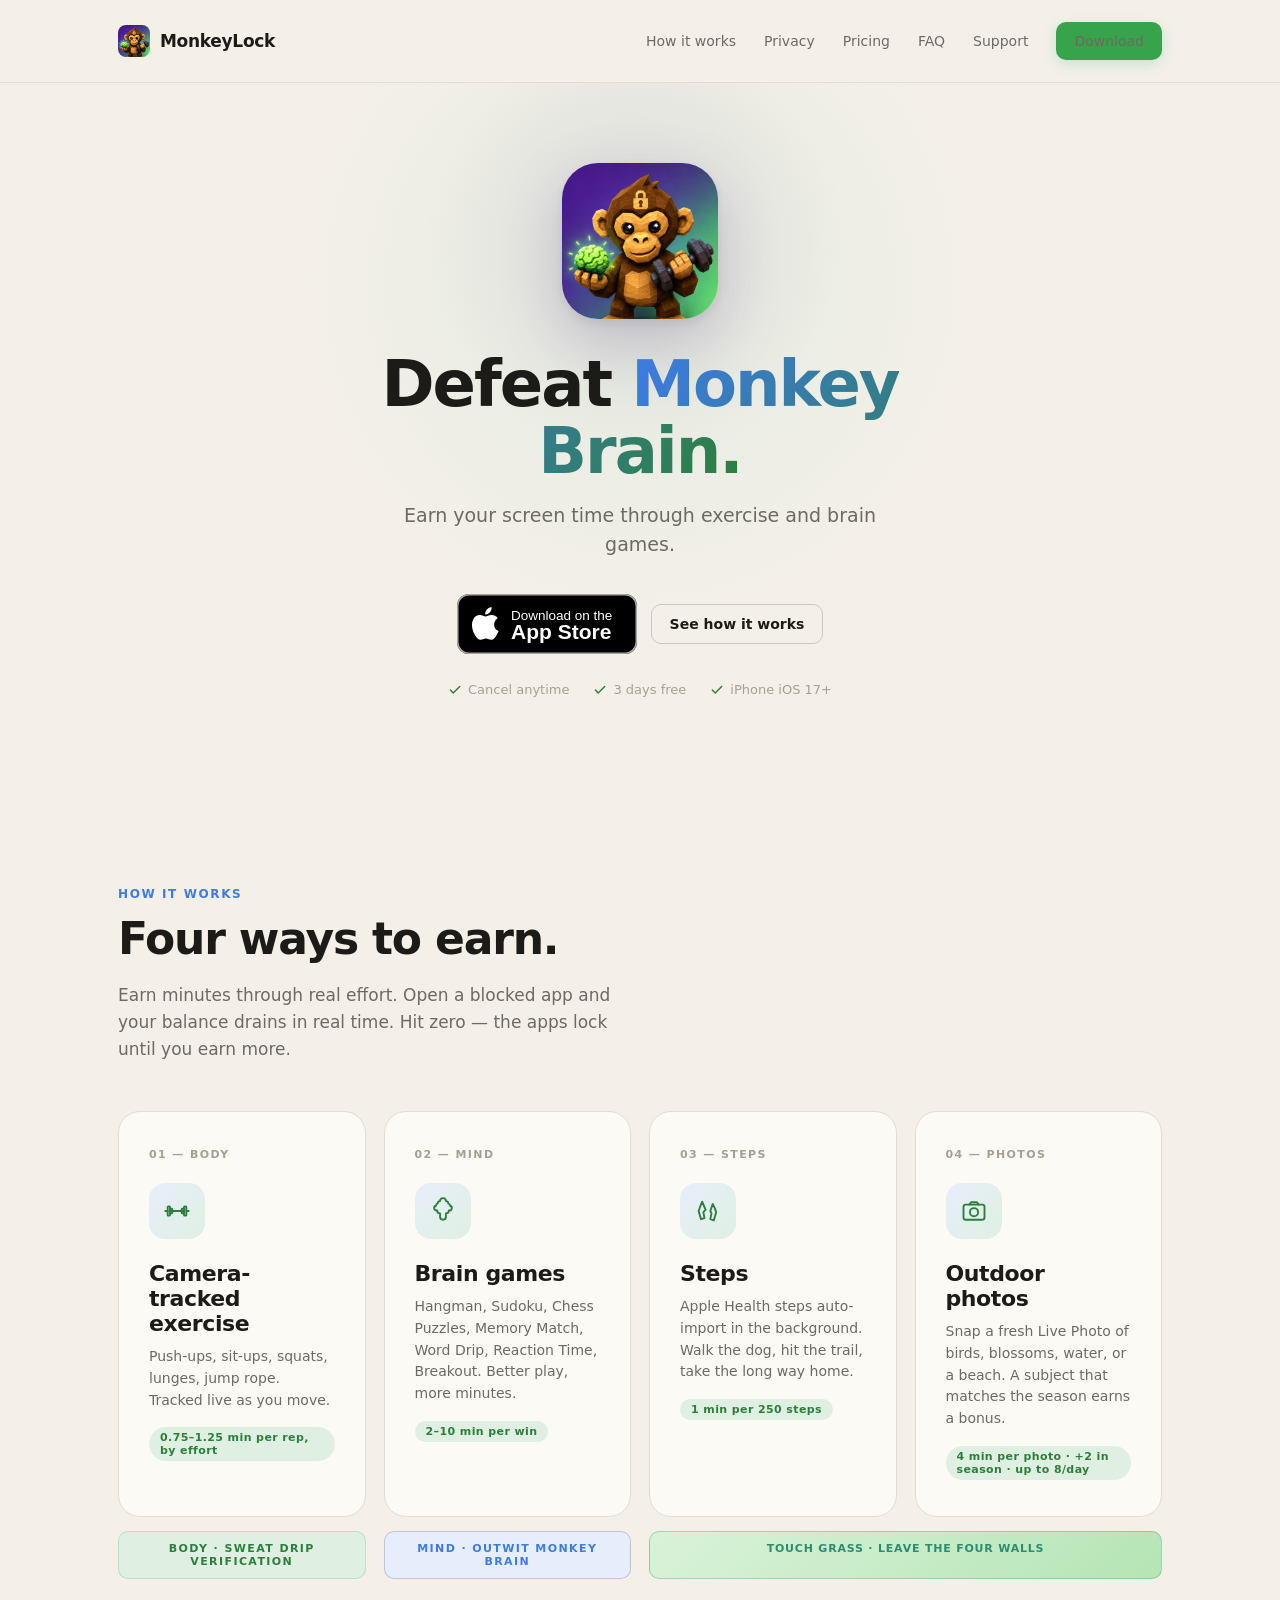
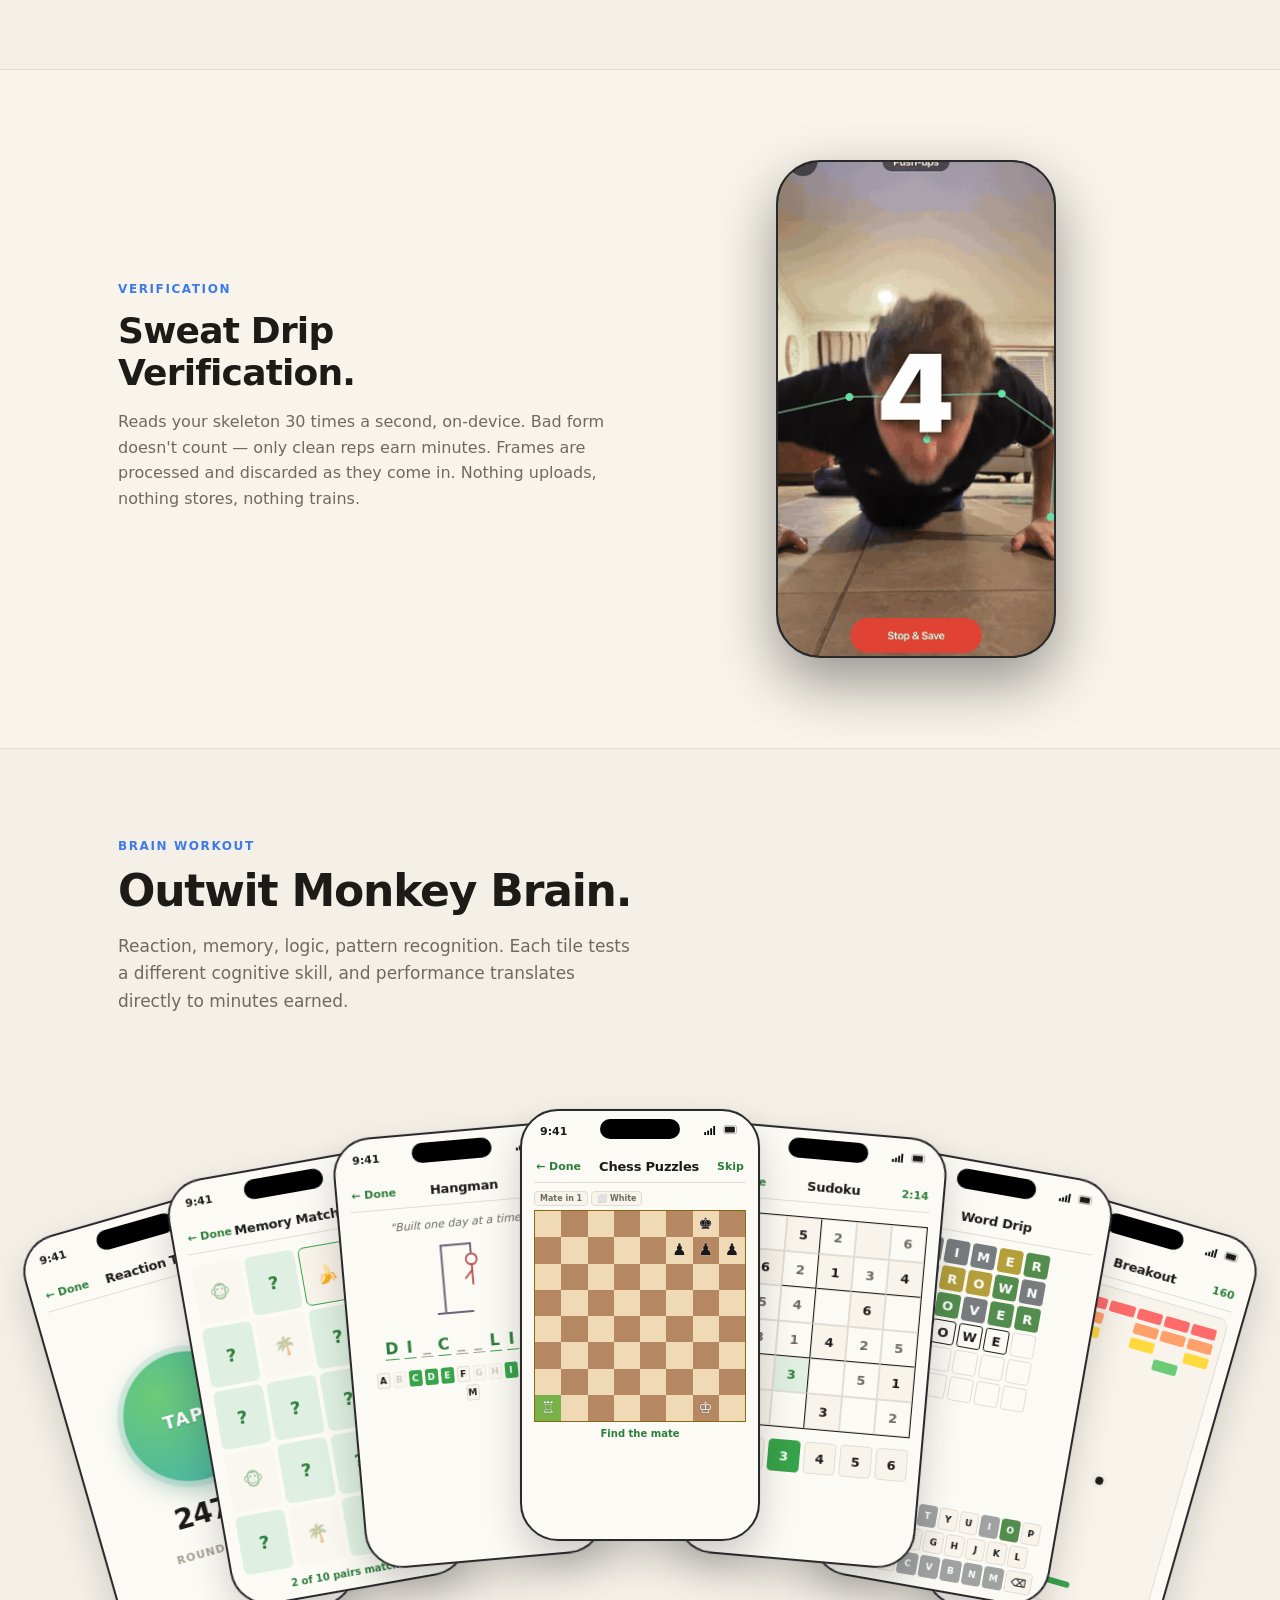
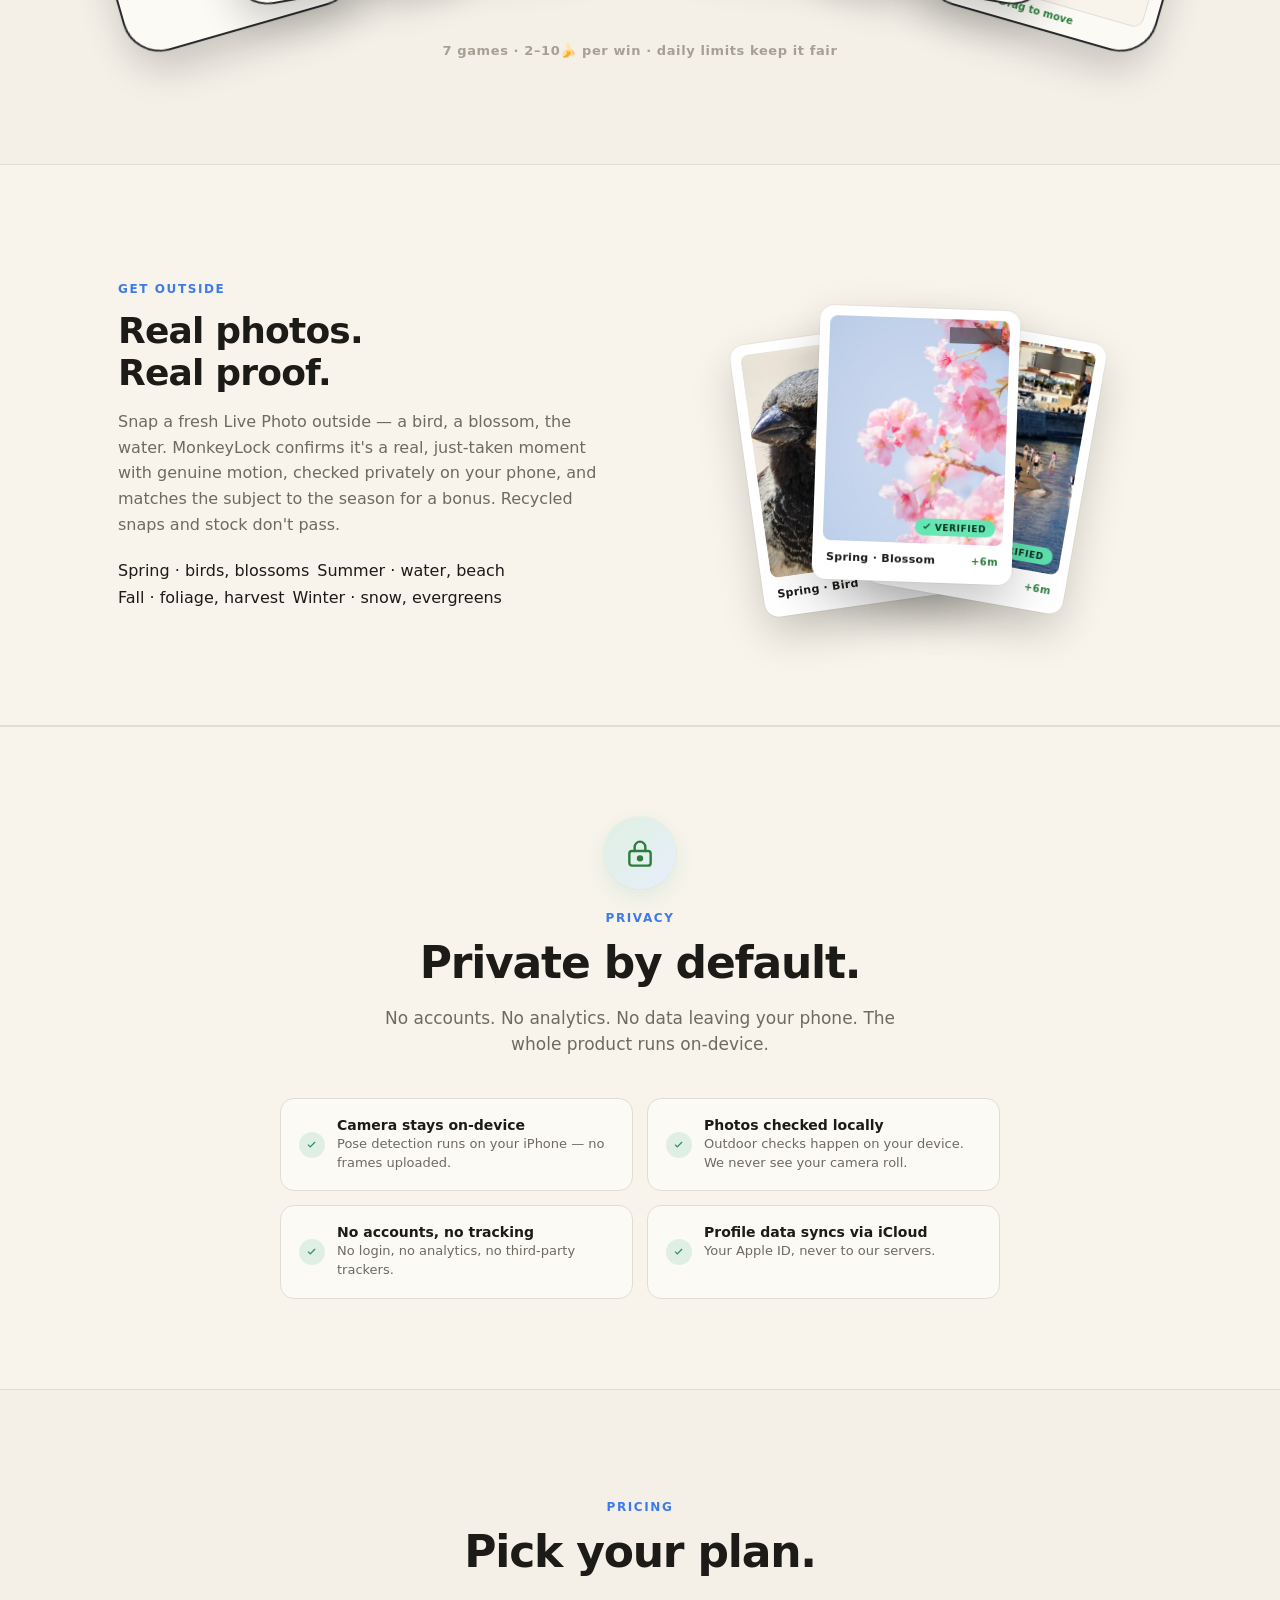
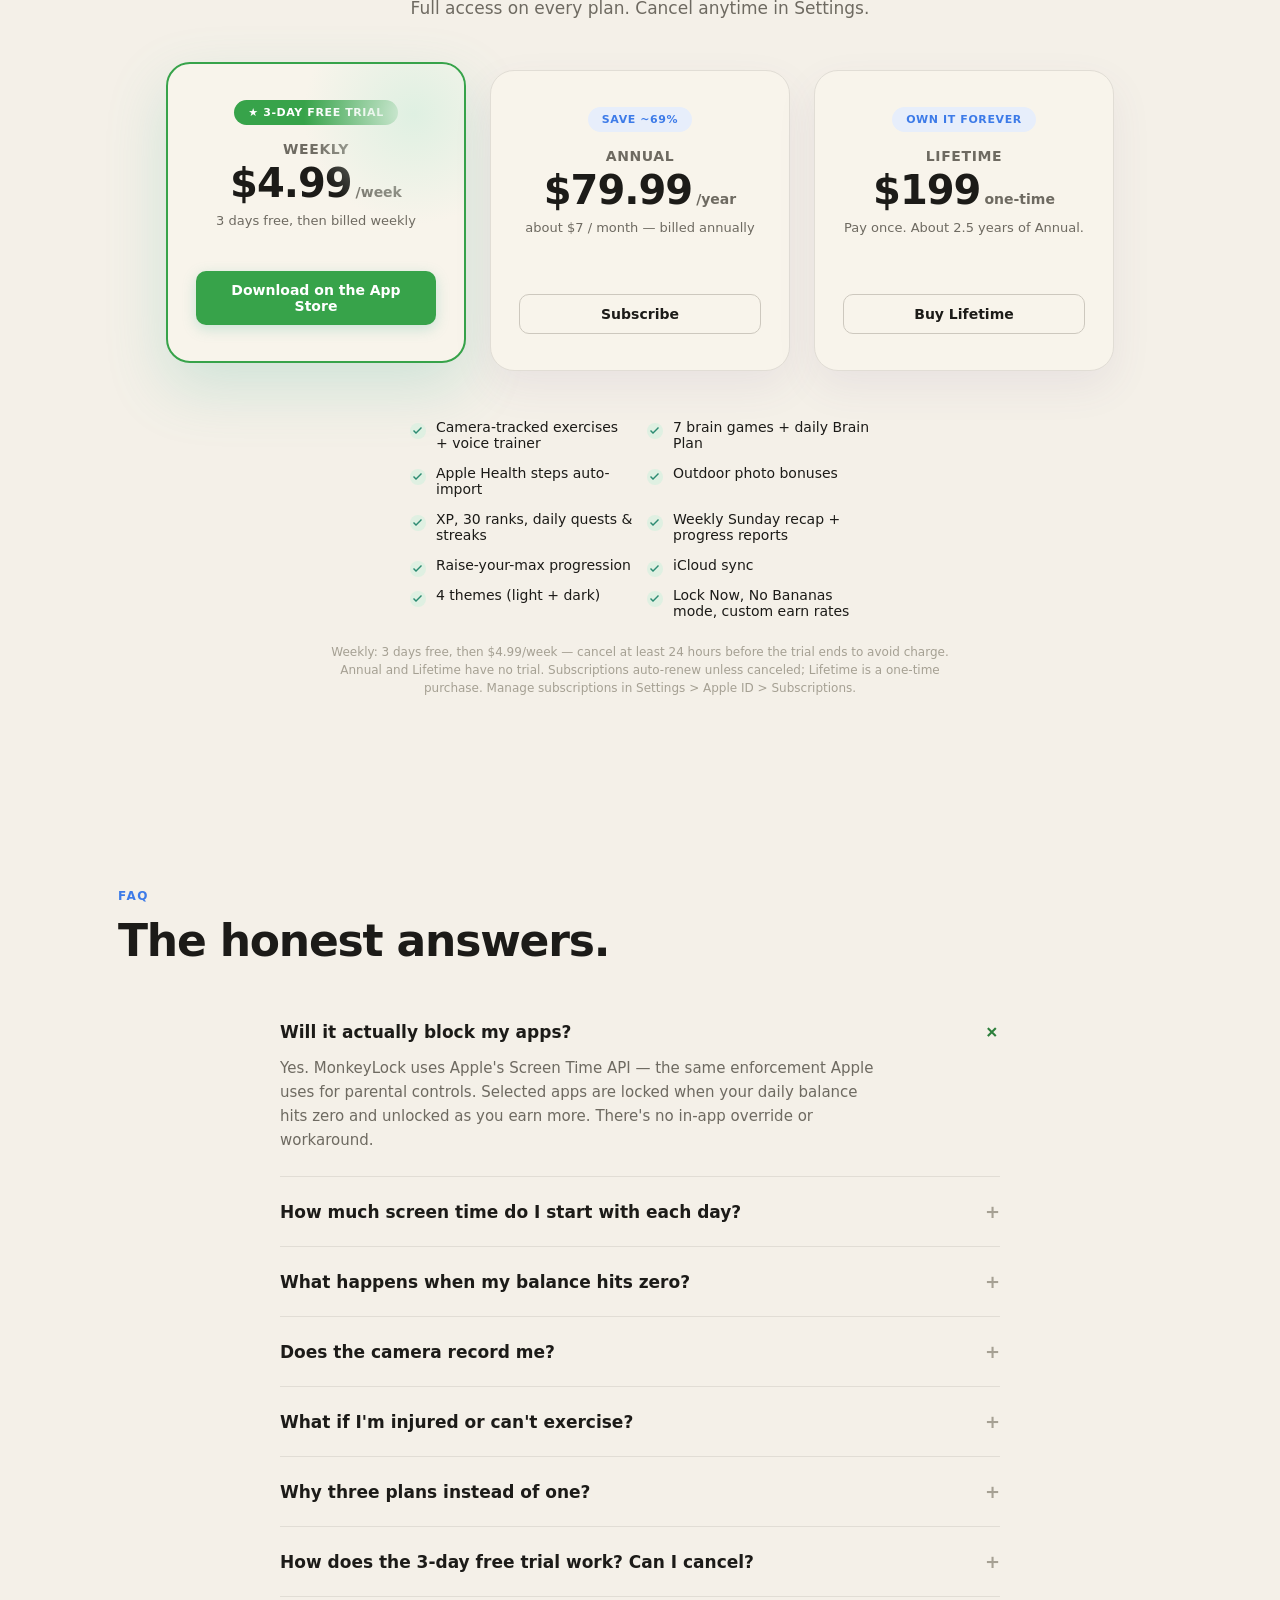
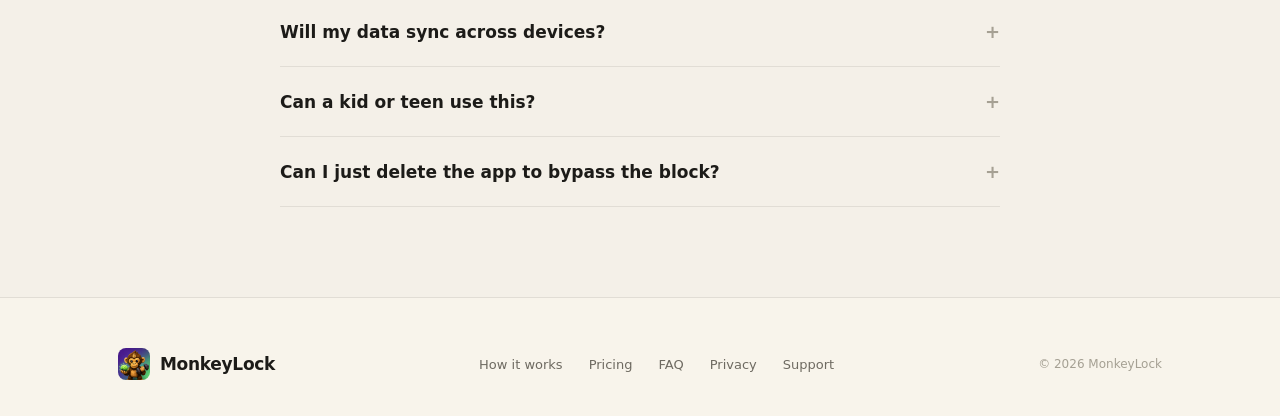
==== commit 32459fe4: "v1.1.0 refresh: 3D icon, app palette (green/blue/coral), App Store download badge replaces trial CTA" ====
--- a/index.html
+++ b/index.html
@@ -14,7 +14,7 @@
 <meta name="twitter:title" content="MonkeyLock — Defeat Monkey Brain" />
 <meta name="twitter:description" content="Earn your screen time through exercise and brain games." />
 <meta name="twitter:image" content="icon.png" />
-<link rel="icon" href="favicon.svg" type="image/svg+xml" />
+<link rel="icon" href="icon.png" />
 <link rel="stylesheet" href="style.css" />
 </head>
 <body>
@@ -29,7 +29,7 @@
       <a href="#pricing">Pricing</a>
       <a href="#faq">FAQ</a>
       <a href="support.html">Support</a>
-      <a class="btn" href="#pricing">Start free trial</a>
+      <a class="btn" href="https://apps.apple.com/us/app/monkeylock-app-blocker/id6761743000">Download</a>
     </div>
   </div>
 </nav>
@@ -41,12 +41,12 @@
     <h1>Defeat <em>Monkey Brain.</em></h1>
     <p>Earn your screen time through exercise and brain games.</p>
     <div class="hero-cta">
-      <a class="btn" href="#pricing">Start your 7-day free trial</a>
+      <a class="appstore-badge" href="https://apps.apple.com/us/app/monkeylock-app-blocker/id6761743000" aria-label="Download MonkeyLock on the App Store"><svg width="180" height="60" viewBox="0 0 120 40" xmlns="http://www.w3.org/2000/svg" role="img"><rect width="120" height="40" rx="8" fill="#000"/><rect x="0.5" y="0.5" width="119" height="39" rx="7.5" fill="none" stroke="#a6a6a6"/><path fill="#fff" d="M24.77 20.3a4.95 4.95 0 0 1 2.36-4.15 5.07 5.07 0 0 0-3.99-2.16c-1.68-.18-3.3 1-4.16 1s-2.19-.98-3.61-.95a5.32 5.32 0 0 0-4.47 2.73c-1.93 3.34-.49 8.27 1.36 10.98.93 1.33 2.01 2.81 3.43 2.76 1.39-.06 1.9-.89 3.58-.89s2.14.89 3.59.86c1.49-.03 2.43-1.34 3.32-2.68a11 11 0 0 0 1.52-3.09 4.78 4.78 0 0 1-2.93-4.41zM22 12.21a4.87 4.87 0 0 0 1.11-3.49 4.96 4.96 0 0 0-3.21 1.66 4.63 4.63 0 0 0-1.14 3.36A4.1 4.1 0 0 0 22 12.21z"/><text x="36" y="17" font-family="-apple-system,Helvetica,Arial,sans-serif" font-size="9" fill="#fff">Download on the</text><text x="36" y="30" font-family="-apple-system,Helvetica,Arial,sans-serif" font-size="14" font-weight="600" fill="#fff">App Store</text></svg></a>
       <a class="btn btn-ghost" href="#how">See how it works</a>
     </div>
     <div class="hero-sub">
       <span><svg viewBox="0 0 24 24" fill="none" stroke="currentColor" stroke-width="2.5" stroke-linecap="round" stroke-linejoin="round"><polyline points="20 6 9 17 4 12"/></svg> Cancel anytime</span>
-      <span><svg viewBox="0 0 24 24" fill="none" stroke="currentColor" stroke-width="2.5" stroke-linecap="round" stroke-linejoin="round"><polyline points="20 6 9 17 4 12"/></svg> 7 days free</span>
+      <span><svg viewBox="0 0 24 24" fill="none" stroke="currentColor" stroke-width="2.5" stroke-linecap="round" stroke-linejoin="round"><polyline points="20 6 9 17 4 12"/></svg> 3 days free</span>
       <span><svg viewBox="0 0 24 24" fill="none" stroke="currentColor" stroke-width="2.5" stroke-linecap="round" stroke-linejoin="round"><polyline points="20 6 9 17 4 12"/></svg> iPhone iOS 17+</span>
     </div>
   </div>
@@ -110,38 +110,11 @@
       <p>Reads your skeleton 30 times a second, on-device. Bad form doesn&apos;t count — only clean reps earn minutes. Frames are processed and discarded as they come in. Nothing uploads, nothing stores, nothing trains.</p>
     </div>
     <div>
-      <!-- Animated v3 pose preview: live skeleton tracking a clean squat,
-           bones locked to joints, confidence-colored. Camera-feed background
-           (no stock photo). Driven by requestAnimationFrame below. -->
-      <div class="pose-mock pose-feed">
-        <div class="iphone-island"></div>
-        <div class="corner tl"></div><div class="corner tr"></div><div class="corner bl"></div><div class="corner br"></div>
-        <div class="pose-rec-group"><span class="pose-rec"></span><span class="pose-rec-label">REC</span></div>
-        <div class="pose-status">POSE · 30 FPS</div>
-        <svg class="pose-overlay" id="pose-v3" viewBox="0 0 240 498" preserveAspectRatio="xMidYMid meet">
-          <defs>
-            <radialGradient id="poseSilh" cx="50%" cy="40%" r="70%">
-              <stop offset="0%" stop-color="rgba(245,212,168,0.18)"/>
-              <stop offset="60%" stop-color="rgba(101,214,183,0.08)"/>
-              <stop offset="100%" stop-color="rgba(101,214,183,0.01)"/>
-            </radialGradient>
-          </defs>
-          <path class="pose-silhouette" fill="url(#poseSilh)" d="" />
-          <g class="pose-bones" stroke-width="2.6" stroke-linecap="round" stroke-linejoin="round" fill="none"></g>
-          <g class="pose-joints"></g>
-        </svg>
-        <div class="pose-tracking">TRACKING SQUAT · <span id="tracking-conf">70</span>%</div>
-        <div class="pose-form-cue" id="pose-form">Good depth ✓</div>
-        <div class="pose-scan-band"></div>
-        <div class="pose-scan-line"></div>
-        <div class="pose-rep-display">
-          <div class="rep-number" id="reps-counter">0</div>
-          <div class="rep-label">REPS</div>
-        </div>
-        <div class="pose-info-row">
-          <span class="pose-rec-button" aria-label="Recording active"></span>
-          <span class="pose-analyzing">ANALYZING</span>
-        </div>
+      <!-- Real captured footage: live camera-tracked push-ups with the actual
+           in-app skeleton overlay + rep counter (not a synthetic mock). GIF
+           autoplays/loops natively — no <video> needed. -->
+      <div class="pose-video-frame">
+        <img class="pose-video" src="pushup-verification.gif" alt="Live camera-tracked push-up rep counting with skeleton overlay" />
       </div>
     </div>
   </div>
@@ -527,35 +500,47 @@
   <div class="wrap">
     <div style="text-align:center;margin-bottom:48px;">
       <div class="eyebrow">Pricing</div>
-      <h2 class="section-title" style="margin: 0 auto;">7-Day Free Trial.</h2>
-      <p class="section-lede" style="margin: 18px auto 0;">Full access. Cancel anytime in Settings.</p>
-    </div>
-
-    <div class="pricing">
-      <div class="pricing-inner">
-        <span class="badge-trial">★ 7-DAY FREE TRIAL</span>
-        <div class="price">$64.99<span class="per">/year</span></div>
-        <div class="equiv">that's $5.42 / month — billed annually after trial</div>
-        <ul class="pricing-features">
-          <li>Camera-tracked exercises</li>
-          <li>7 brain games</li>
-          <li>Apple Health steps auto-import</li>
-          <li>Outdoor photo bonuses</li>
-          <li>Daily quests &amp; streaks</li>
-          <li>Habit tracking + check-ins</li>
-          <li>Daily +5 &ldquo;earn more time&rdquo; bonus</li>
-          <li>iCloud sync</li>
-          <li>4 themes (light + dark)</li>
-          <li>Lock Now + custom earn rates</li>
-        </ul>
-        <!-- TODO: swap href to the real TestFlight public link once available
-             (https://testflight.apple.com/join/XXXXXXXX, 8-char code; cap testers
-             at 10 in ASC → TestFlight → External Group → Public Link). For now this
-             scrolls to pricing so there's no dead link on the live site. -->
-        <a class="btn" href="#pricing" style="font-size:15px;padding:14px 28px;">Start your free trial</a>
-        <p class="micro">Cancel at least 24 hours before trial ends to avoid charge. Auto-renews unless canceled. Manage in Settings &gt; Apple ID &gt; Subscriptions.</p>
-      </div>
-    </div>
+      <h2 class="section-title" style="margin: 0 auto;">Pick your plan.</h2>
+      <p class="section-lede" style="margin: 18px auto 0;">Full access on every plan. Cancel anytime in Settings.</p>
+    </div>
+
+    <div class="pricing-grid">
+      <div class="pricing-card featured">
+        <span class="badge-trial">★ 3-DAY FREE TRIAL</span>
+        <div class="plan-name">Weekly</div>
+        <div class="price">$4.99<span class="per">/week</span></div>
+        <div class="equiv">3 days free, then billed weekly</div>
+        <a class="btn" href="https://apps.apple.com/us/app/monkeylock-app-blocker/id6761743000">Download on the App Store</a>
+      </div>
+      <div class="pricing-card">
+        <span class="plan-badge">SAVE ~69%</span>
+        <div class="plan-name">Annual</div>
+        <div class="price">$79.99<span class="per">/year</span></div>
+        <div class="equiv">about $7 / month — billed annually</div>
+        <a class="btn btn-ghost" href="https://apps.apple.com/us/app/monkeylock-app-blocker/id6761743000">Subscribe</a>
+      </div>
+      <div class="pricing-card">
+        <span class="plan-badge">OWN IT FOREVER</span>
+        <div class="plan-name">Lifetime</div>
+        <div class="price">$199<span class="per">one-time</span></div>
+        <div class="equiv">Pay once. About 2.5 years of Annual.</div>
+        <a class="btn btn-ghost" href="https://apps.apple.com/us/app/monkeylock-app-blocker/id6761743000">Buy Lifetime</a>
+      </div>
+    </div>
+
+    <ul class="pricing-features">
+      <li>Camera-tracked exercises + voice trainer</li>
+      <li>7 brain games + daily Brain Plan</li>
+      <li>Apple Health steps auto-import</li>
+      <li>Outdoor photo bonuses</li>
+      <li>XP, 30 ranks, daily quests &amp; streaks</li>
+      <li>Weekly Sunday recap + progress reports</li>
+      <li>Raise-your-max progression</li>
+      <li>iCloud sync</li>
+      <li>4 themes (light + dark)</li>
+      <li>Lock Now, No Bananas mode, custom earn rates</li>
+    </ul>
+    <p class="pricing-micro">Weekly: 3 days free, then $4.99/week — cancel at least 24 hours before the trial ends to avoid charge. Annual and Lifetime have no trial. Subscriptions auto-renew unless canceled; Lifetime is a one-time purchase. Manage subscriptions in Settings &gt; Apple ID &gt; Subscriptions.</p>
   </div>
 </section>
 
@@ -587,12 +572,12 @@
         <div class="faq-a">Brain games, Apple Health steps, and outdoor photos all cover non-exercise paths. Brain games alone can earn up to 90 minutes a day by default (you can tune the cap in Settings), and steps + photos add more on top — no exercise required.</div>
       </div>
       <div class="faq-item">
-        <div class="faq-q">Why no monthly plan or lifetime option? <span class="arrow">+</span></div>
-        <div class="faq-a">Behavior change happens over months. Annual fits the product. We&apos;d rather ship one honest plan than three competing tiers.</div>
-      </div>
-      <div class="faq-item">
-        <div class="faq-q">How does the 7-day free trial work? Can I cancel? <span class="arrow">+</span></div>
-        <div class="faq-a">Yes. Sign up, get full access for 7 days, cancel any time before the trial ends from Settings &gt; Apple ID &gt; Subscriptions and you won&apos;t be charged. After the trial, your card is charged the annual rate; you can cancel future renewals at any time but past charges aren&apos;t refundable through us — Apple handles refund requests directly.</div>
+        <div class="faq-q">Why three plans instead of one? <span class="arrow">+</span></div>
+        <div class="faq-a">Everyone&apos;s commitment level is different. Weekly is the low-risk way to try it. Annual is the best value if you&apos;re in for the long haul. Lifetime is for people who never want to think about a subscription again. Pick what fits — no forced upsells.</div>
+      </div>
+      <div class="faq-item">
+        <div class="faq-q">How does the 3-day free trial work? Can I cancel? <span class="arrow">+</span></div>
+        <div class="faq-a">Yes. The Weekly plan includes a 3-day free trial — sign up, get full access, cancel any time before the trial ends from Settings &gt; Apple ID &gt; Subscriptions and you won&apos;t be charged. After the trial, your card is charged the weekly rate; you can cancel future renewals at any time but past charges aren&apos;t refundable through us — Apple handles refund requests directly. Annual and Lifetime don&apos;t include a trial — Lifetime is a one-time purchase with no subscription at all.</div>
       </div>
       <div class="faq-item">
         <div class="faq-q">Will my data sync across devices? <span class="arrow">+</span></div>
@@ -629,52 +614,6 @@
   document.querySelectorAll('.faq > .faq-item').forEach(item => {
     item.querySelector('.faq-q').addEventListener('click', () => item.classList.toggle('open'));
   });
-  // (Pose-mock animation now lives in the dedicated v3 script below.)
-</script>
-
-<!-- Animated v3 pose preview (clean squat, bones locked to joints) -->
-<script>
-(function(){
-  var svg=document.getElementById('pose-v3'); if(!svg) return;
-  var rig=svg.querySelector('.pose-bones'), jg=svg.querySelector('.pose-joints'), silh=svg.querySelector('.pose-silhouette');
-  var prefersReduced = window.matchMedia && window.matchMedia('(prefers-reduced-motion: reduce)').matches;
-  // viewBox is 240x498; place a centered squat rig in roughly the upper-middle.
-  var STAND={head:[120,150],neck:[120,168],mSh:[120,196],lSh:[94,196],rSh:[146,196],lEl:[84,238],rEl:[156,238],lWr:[80,278],rWr:[160,278],lHp:[102,292],rHp:[138,292],lKn:[100,366],rKn:[140,366],lAn:[98,448],rAn:[142,448]};
-  var DEEP ={head:[120,206],neck:[120,220],mSh:[120,242],lSh:[94,242],rSh:[146,242],lEl:[92,238],rEl:[148,238],lWr:[104,218],rWr:[136,218],lHp:[102,344],rHp:[138,344],lKn:[90,386],rKn:[150,386],lAn:[98,448],rAn:[142,448]};
-  var CONF={head:.98,neck:.97,mSh:.97,lSh:.95,rSh:.95,lEl:.82,rEl:.82,lWr:.66,rWr:.66,lHp:.94,rHp:.94,lKn:.86,rKn:.86,lAn:.74,rAn:.74};
-  var BONES=[['lSh','rSh'],['neck','mSh'],['lSh','lEl'],['lEl','lWr'],['rSh','rEl'],['rEl','rWr'],['lSh','lHp'],['rSh','rHp'],['lHp','rHp'],['lHp','lKn'],['lKn','lAn'],['rHp','rKn'],['rKn','rAn']];
-  var keys=Object.keys(STAND), NS='http://www.w3.org/2000/svg';
-  function cc(c){return c>=.85?'#7CEAC9':c>=.7?'#E8C45A':'#E89B5A';}
-  var bE=BONES.map(function(p){var l=document.createElementNS(NS,'line');l.dataset.a=p[0];l.dataset.b=p[1];l.setAttribute('stroke',cc(Math.min(CONF[p[0]],CONF[p[1]])));rig.appendChild(l);return l;});
-  var circ={};
-  keys.forEach(function(k){var r=k==='head'?7:(k==='neck'||k==='mSh'?0:4);if(r<=0)return;
-    var h=document.createElementNS(NS,'circle');h.setAttribute('r',r+3);h.setAttribute('fill',cc(CONF[k]));h.setAttribute('opacity','.22');jg.appendChild(h);
-    var j=document.createElementNS(NS,'circle');j.setAttribute('r',r);j.setAttribute('fill','#0c1f1a');j.setAttribute('stroke',cc(CONF[k]));j.setAttribute('stroke-width','2');jg.appendChild(j);circ[k]=[h,j];});
-  function lerp(a,b,t){return a+(b-a)*t;} function sm(t){return t*t*t*(t*(t*6-15)+10);}
-  function sp(P){return 'M'+P.head[0]+' '+(P.head[1]-14)+' Q'+(P.rSh[0]+22)+' '+P.rSh[1]+' '+(P.rHp[0]+20)+' '+P.rHp[1]+' L'+(P.rAn[0]+14)+' '+(P.rAn[1]+10)+' L'+(P.lAn[0]-14)+' '+(P.lAn[1]+10)+' L'+(P.lHp[0]-20)+' '+P.lHp[1]+' Q'+(P.lSh[0]-22)+' '+P.lSh[1]+' '+P.head[0]+' '+(P.head[1]-14)+' Z';}
-  function setPose(d, ts){
-    var P={};
-    keys.forEach(function(k){var jx=prefersReduced?0:Math.sin(ts/120+k.length)*.35,jy=prefersReduced?0:Math.cos(ts/100+k.charCodeAt(0))*.35;
-      P[k]=[lerp(STAND[k][0],DEEP[k][0],d)+jx,lerp(STAND[k][1],DEEP[k][1],d)+jy];
-      if(circ[k]){circ[k][0].setAttribute('cx',P[k][0]);circ[k][0].setAttribute('cy',P[k][1]);circ[k][1].setAttribute('cx',P[k][0]);circ[k][1].setAttribute('cy',P[k][1]);}});
-    bE.forEach(function(b){var a=P[b.dataset.a],c=P[b.dataset.b];b.setAttribute('x1',a[0]);b.setAttribute('y1',a[1]);b.setAttribute('x2',c[0]);b.setAttribute('y2',c[1]);});
-    silh.setAttribute('d',sp(P));
-  }
-  var repsEl=document.getElementById('reps-counter'), cfEl=document.getElementById('tracking-conf'), formEl=document.getElementById('pose-form');
-  var FORMS=['Good depth ✓','Knees over toes ✓','Chest up ✓','Drive through heels ✓'];
-  if(prefersReduced){ setPose(0,0); if(cfEl)cfEl.textContent='96'; return; }
-  var reps=0,last=0,t0=null;
-  function frame(ts){
-    if(t0==null)t0=ts; var el=ts-t0; var p=(ts%3000)/3000, d;
-    if(p<.40)d=sm(p/.40); else if(p<.52)d=1; else if(p<.92)d=1-sm((p-.52)/.40); else d=0;
-    setPose(d,ts);
-    if(d>0.85&&last<=0.85){reps++; if(repsEl){repsEl.textContent=reps;repsEl.classList.remove('rep-pop');void repsEl.offsetWidth;repsEl.classList.add('rep-pop');} if(formEl)formEl.textContent=FORMS[reps%FORMS.length];}
-    last=d;
-    if(cfEl)cfEl.textContent= el<1100?70+Math.round(el/1100*26):95+Math.round(d*3);
-    requestAnimationFrame(frame);
-  }
-  requestAnimationFrame(frame);
-})();
 </script>
 
 </body>
--- a/style.css
+++ b/style.css
@@ -3,21 +3,21 @@
   --page: #F4F0E8;
   --surface: #FCFAF5;
   --surface-warm: #F8F4EB;
-  --text: #2A2335;
-  --text-mid: #6B6376;
-  --text-faint: #A39FA8;
+  --text: #1C1B18;
+  --text-mid: #6E6A61;
+  --text-faint: #A5A093;
   --border: #E1DDD5;
   --border-strong: #CDC8BE;
   --divider: #ECE8DF;
-  --accent: #4FB89E;
-  --accent-hover: #5BC2A8;
-  --accent-deep: #2D8B72;
-  --accent-faint: #D5EAE0;
-  --secondary: #6B4F90;
-  --secondary-soft: #C5B5DD;
-  --secondary-faint: #EAE2F4;
+  --accent: #37A34A;
+  --accent-hover: #3FB454;
+  --accent-deep: #2C7F3B;
+  --accent-faint: #DFF0E2;
+  --secondary: #3D7BE8;
+  --secondary-soft: #B9CDF5;
+  --secondary-faint: #E7EEFB;
   --success: #16A34A;
-  --danger: #B85A5A;
+  --danger: #E4463C;
 }
 * { box-sizing: border-box; }
 html, body { margin: 0; padding: 0; background: var(--page); color: var(--text); font-family: -apple-system, BlinkMacSystemFont, 'SF Pro Text', system-ui, sans-serif; -webkit-font-smoothing: antialiased; }
@@ -87,7 +87,7 @@
 .split-text p { font-size: 16px; color: var(--text-mid); line-height: 1.6; margin: 0 0 24px; }
 
 /* === Pose-detection viewfinder mock — phone-shaped, matches squat video aspect === */
-.pose-mock { width: 280px; margin: 0 auto; height: 498px; border-radius: 44px; background: radial-gradient(ellipse at 50% 30%, #14201C 0%, #0A0F0D 60%), linear-gradient(180deg, #0A0F0D 0%, #060908 100%); position: relative; overflow: hidden; border: 2.5px solid #2a2a2d; box-shadow: 0 24px 60px rgba(0,0,0,0.4), 0 0 0 1px rgba(255,255,255,0.04); font-family: 'SF Mono', monospace; }
+.pose-mock { width: 280px; margin: 0 auto; height: 573px; border-radius: 44px; background: radial-gradient(ellipse at 50% 30%, #14201C 0%, #0A0F0D 60%), linear-gradient(180deg, #0A0F0D 0%, #060908 100%); position: relative; overflow: hidden; border: 2.5px solid #2a2a2d; box-shadow: 0 24px 60px rgba(0,0,0,0.4), 0 0 0 1px rgba(255,255,255,0.04); font-family: 'SF Mono', monospace; }
 .pose-mock .iphone-island { position: absolute; top: 10px; left: 50%; transform: translateX(-50%); width: 100px; height: 24px; background: #000; border-radius: 12px; z-index: 5; box-shadow: inset 0 1px 1px rgba(0,0,0,0.6); }
 .pose-mock .corner { position: absolute; width: 16px; height: 16px; border-color: rgba(125, 208, 182, 0.4); }
 .pose-mock .corner.tl { top: 14px; left: 14px; border-top: 2px solid; border-left: 2px solid; border-top-left-radius: 4px; }
@@ -126,6 +126,13 @@
 .pose-mock .pose-rep-display .rep-number { font-family: ui-monospace, 'SF Mono', monospace; font-size: 88px; font-weight: 900; color: #fff; line-height: 0.95; letter-spacing: -3px; text-shadow: 0 2px 14px rgba(0,0,0,0.6), 0 0 28px rgba(101,214,183,0.18); transition: transform 120ms ease-out; }
 .pose-mock .pose-rep-display .rep-number.pulse { animation: rep-pulse 360ms ease-out; }
 .pose-mock .pose-rep-display .rep-label { margin-top: 2px; font-size: 11px; color: #65D6B7; font-weight: 800; letter-spacing: 3px; text-transform: uppercase; }
+
+/* Real screen-recorded footage (already contains the app's own UI chrome —
+   status bar, rep counter, skeleton overlay — so no synthetic mock elements
+   are layered on top, unlike .pose-mock above). Same phone-bezel treatment
+   for visual consistency with the rest of the page. */
+.pose-video-frame { width: 280px; margin: 0 auto; height: 498px; border-radius: 44px; overflow: hidden; position: relative; background: #000; border: 2.5px solid #2a2a2d; box-shadow: 0 24px 60px rgba(0,0,0,0.4), 0 0 0 1px rgba(255,255,255,0.04); }
+.pose-video-frame .pose-video { width: 100%; height: 100%; object-fit: cover; display: block; }
 @keyframes rep-pulse {
   0% { transform: scale(1); }
   35% { transform: scale(1.18); }
@@ -263,17 +270,21 @@
 .privacy-light li span { display: block; font-weight: 500; color: var(--text-mid); font-size: 13px; line-height: 1.45; }
 
 /* === PRICING === */
-.pricing { background: var(--surface-warm); border: 1px solid var(--border); border-radius: 28px; padding: 52px 60px; text-align: center; max-width: 640px; margin: 0 auto; box-shadow: 0 24px 60px rgba(107, 79, 144, 0.10); position: relative; overflow: hidden; }
-.pricing::before { content: ''; position: absolute; top: -100px; right: -100px; width: 400px; height: 400px; background: radial-gradient(circle, var(--accent-faint) 0%, transparent 60%); pointer-events: none; }
-.pricing-inner { position: relative; }
-.pricing .badge-trial { display: inline-block; padding: 6px 14px; background: var(--accent); color: #fff; border-radius: 999px; font-size: 11px; font-weight: 700; letter-spacing: 0.6px; margin-bottom: 20px; }
-.pricing .price { font-size: 64px; font-weight: 800; letter-spacing: -2px; line-height: 1; margin: 0 0 12px; font-variant-numeric: tabular-nums; }
-.pricing .price .per { font-size: 17px; color: var(--text-mid); font-weight: 600; letter-spacing: 0; margin-left: 4px; }
-.pricing .equiv { font-size: 14px; color: var(--text-mid); margin-bottom: 32px; }
-.pricing-features { display: grid; grid-template-columns: 1fr 1fr; gap: 14px; max-width: 460px; margin: 0 auto 36px; text-align: left; padding: 0; list-style: none; }
+.pricing-grid { display: flex; gap: 24px; justify-content: center; align-items: stretch; flex-wrap: wrap; max-width: 980px; margin: 0 auto; }
+.pricing-card { background: var(--surface-warm); border: 1px solid var(--border); border-radius: 24px; padding: 36px 28px; text-align: center; flex: 1 1 260px; max-width: 300px; box-shadow: 0 16px 40px rgba(107, 79, 144, 0.08); position: relative; overflow: hidden; display: flex; flex-direction: column; }
+.pricing-card.featured { border: 2px solid var(--accent); box-shadow: 0 24px 60px rgba(79, 184, 158, 0.22); transform: translateY(-8px); }
+.pricing-card.featured::before { content: ''; position: absolute; top: -80px; right: -80px; width: 260px; height: 260px; background: radial-gradient(circle, var(--accent-faint) 0%, transparent 60%); pointer-events: none; }
+.pricing-card .badge-trial { display: inline-block; padding: 6px 14px; background: var(--accent); color: #fff; border-radius: 999px; font-size: 11px; font-weight: 700; letter-spacing: 0.6px; margin-bottom: 16px; align-self: center; }
+.pricing-card .plan-badge { display: inline-block; padding: 6px 14px; background: var(--secondary-faint); color: var(--secondary); border-radius: 999px; font-size: 11px; font-weight: 700; letter-spacing: 0.6px; margin-bottom: 16px; align-self: center; }
+.pricing-card .plan-name { font-size: 14px; font-weight: 700; color: var(--text-mid); text-transform: uppercase; letter-spacing: 0.6px; margin-bottom: 6px; }
+.pricing-card .price { font-size: 40px; font-weight: 800; letter-spacing: -1px; line-height: 1; margin: 0 0 10px; font-variant-numeric: tabular-nums; }
+.pricing-card .price .per { font-size: 14px; color: var(--text-mid); font-weight: 600; letter-spacing: 0; margin-left: 4px; }
+.pricing-card .equiv { font-size: 13px; color: var(--text-mid); margin-bottom: 24px; min-height: 34px; }
+.pricing-card .btn { width: 100%; justify-content: center; margin-top: auto; }
+.pricing-features { display: grid; grid-template-columns: 1fr 1fr; gap: 14px; max-width: 460px; margin: 48px auto 0; text-align: left; padding: 0; list-style: none; }
 .pricing-features li { font-size: 14px; padding-left: 26px; position: relative; color: var(--text); }
 .pricing-features li::before { content: ''; position: absolute; left: 0; top: 4px; width: 16px; height: 16px; background: var(--accent-faint); border-radius: 50%; background-image: url("data:image/svg+xml;utf8,<svg xmlns='http://www.w3.org/2000/svg' viewBox='0 0 16 16' fill='%232D8B72'><path d='M6 11L3 8l1-1 2 2 5-5 1 1z'/></svg>"); background-size: contain; background-position: center; background-repeat: no-repeat; }
-.pricing .micro { font-size: 12px; color: var(--text-faint); margin-top: 18px; line-height: 1.5; }
+.pricing-micro { font-size: 12px; color: var(--text-faint); margin-top: 24px; line-height: 1.5; text-align: center; max-width: 640px; margin-left: auto; margin-right: auto; }
 
 /* === FAQ (landing page accordion) === */
 .faq { max-width: 720px; margin: 0 auto; }
@@ -325,7 +336,8 @@
   .split { grid-template-columns: 1fr; gap: 40px; }
   .nav-links { gap: 16px; }
   .nav-links a:not(.btn) { display: none; }
-  .pricing { padding: 36px 28px; }
+  .pricing-card { padding: 28px 22px; max-width: 400px; }
+  .pricing-card.featured { transform: none; }
   .pricing-features { grid-template-columns: 1fr; }
   .section-title { font-size: 32px; }
   .page-content { padding: 40px 22px; }
@@ -342,3 +354,6 @@
 .pose-mock .pose-form-cue { position: absolute; top: 30%; left: 50%; transform: translateX(-50%); z-index: 4; font-size: 11px; font-weight: 600; color: #9BF5D8; white-space: nowrap; text-shadow: 0 1px 4px rgba(0,0,0,0.7); transition: opacity .3s; }
 .rep-number.rep-pop { animation: rep-pop .35s ease; }
 @keyframes rep-pop { 0%{transform:scale(1);} 40%{transform:scale(1.5);color:#fff;} 100%{transform:scale(1);} }
+
+.appstore-badge { display: inline-block; line-height: 0; border-radius: 8px; transition: transform 0.15s ease, opacity 0.15s ease; }
+.appstore-badge:hover { transform: scale(1.03); opacity: 0.92; }
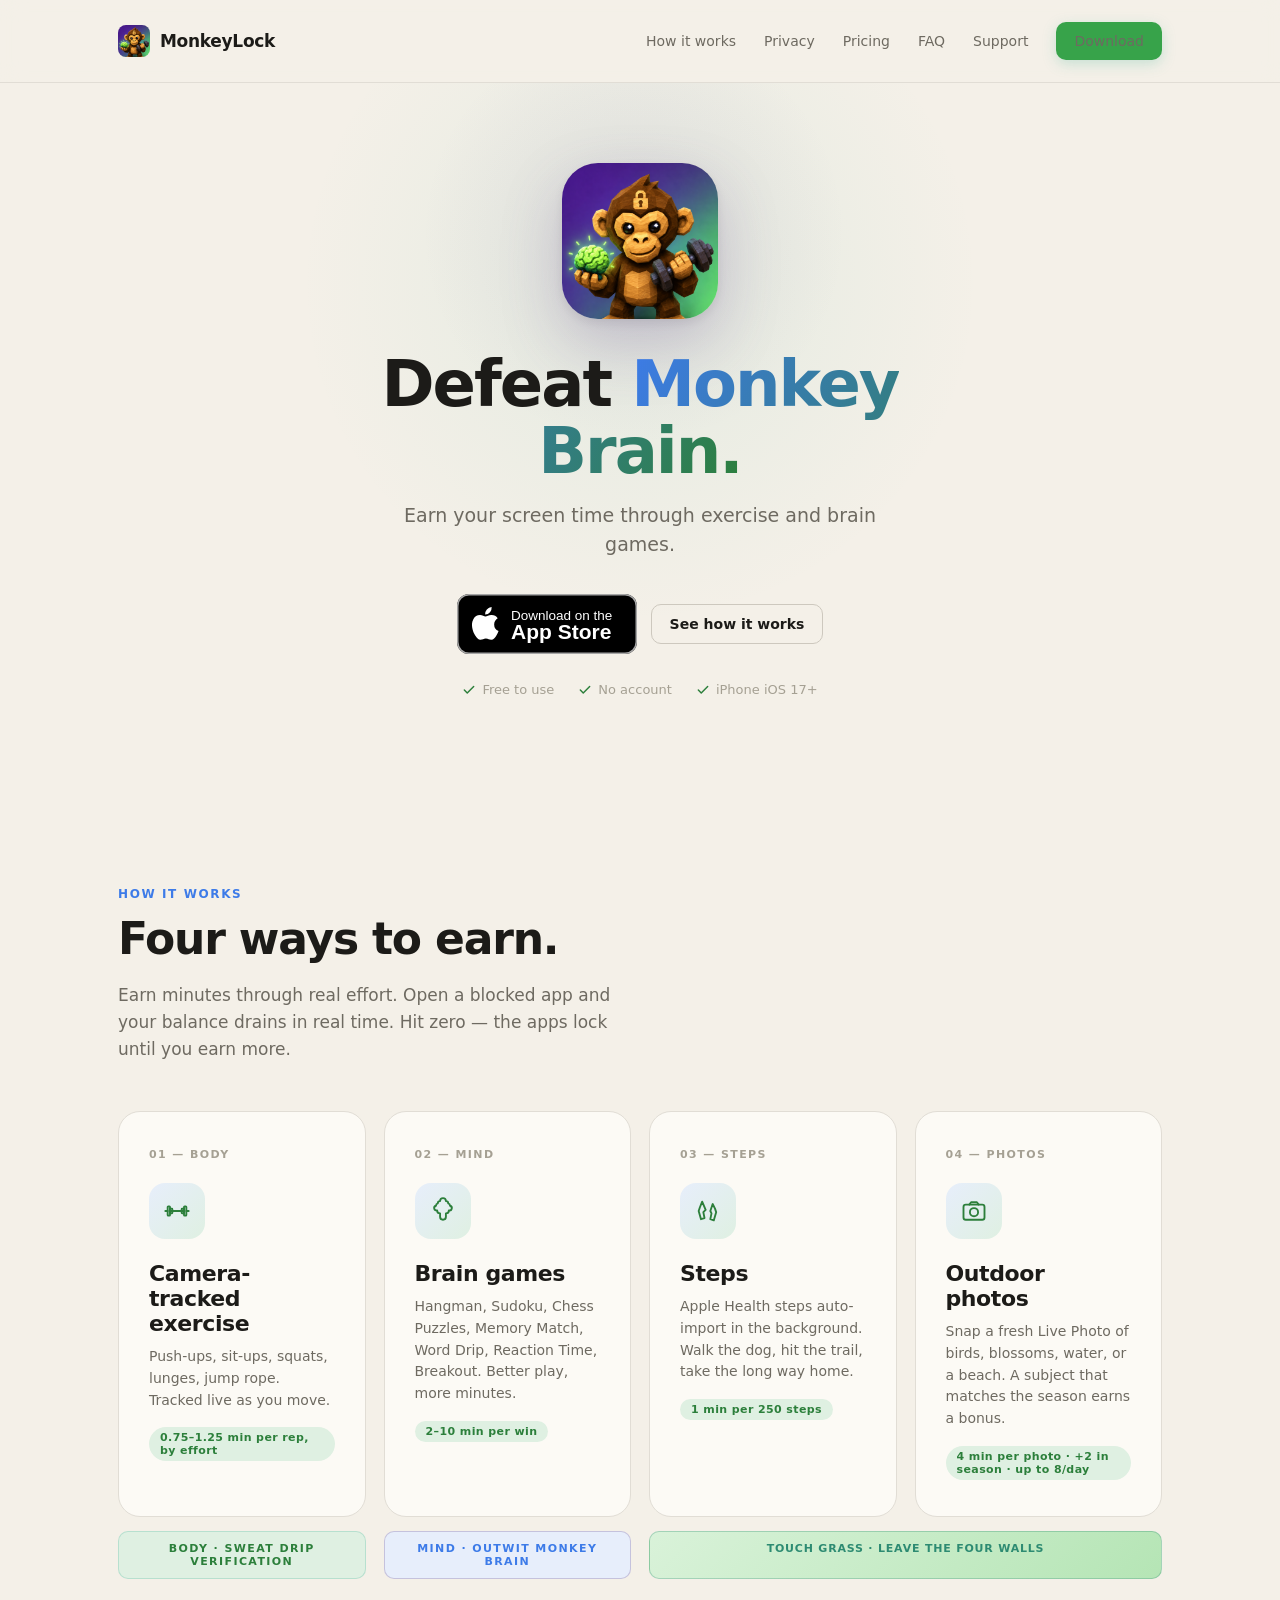
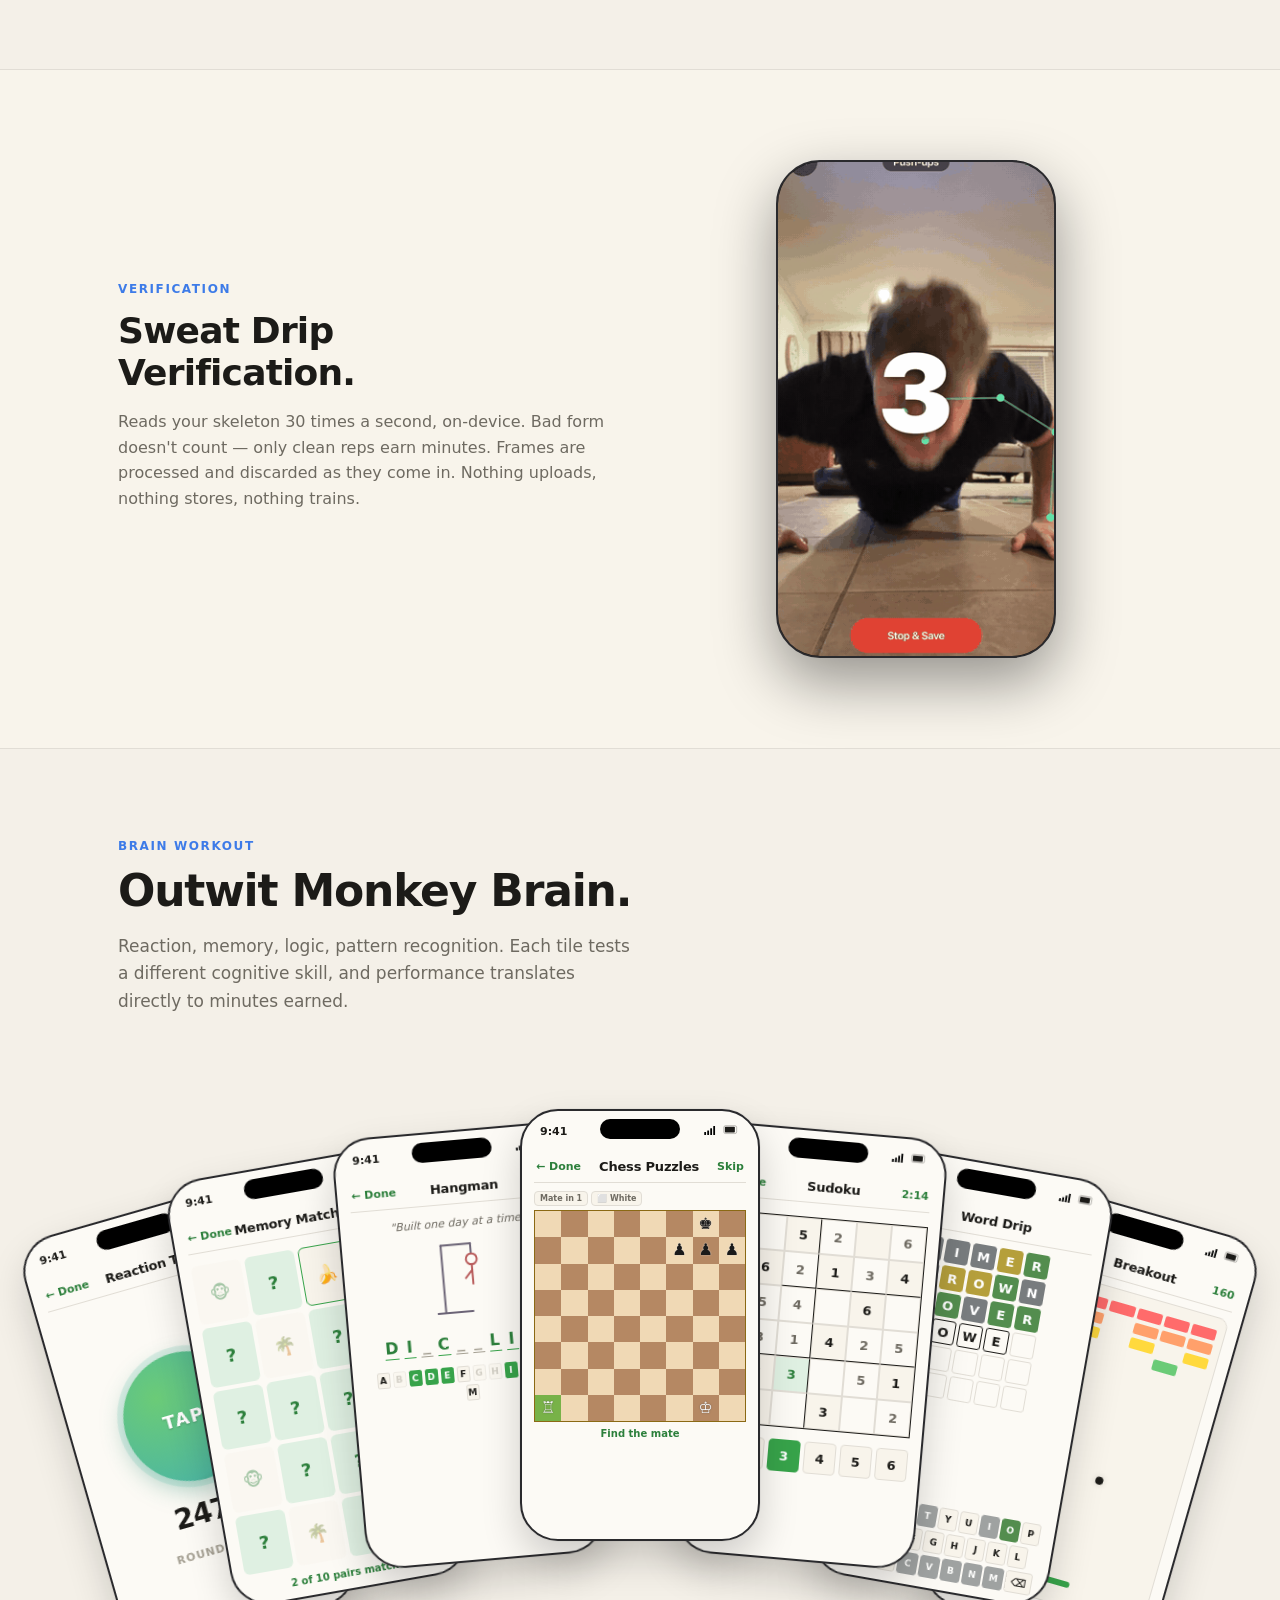
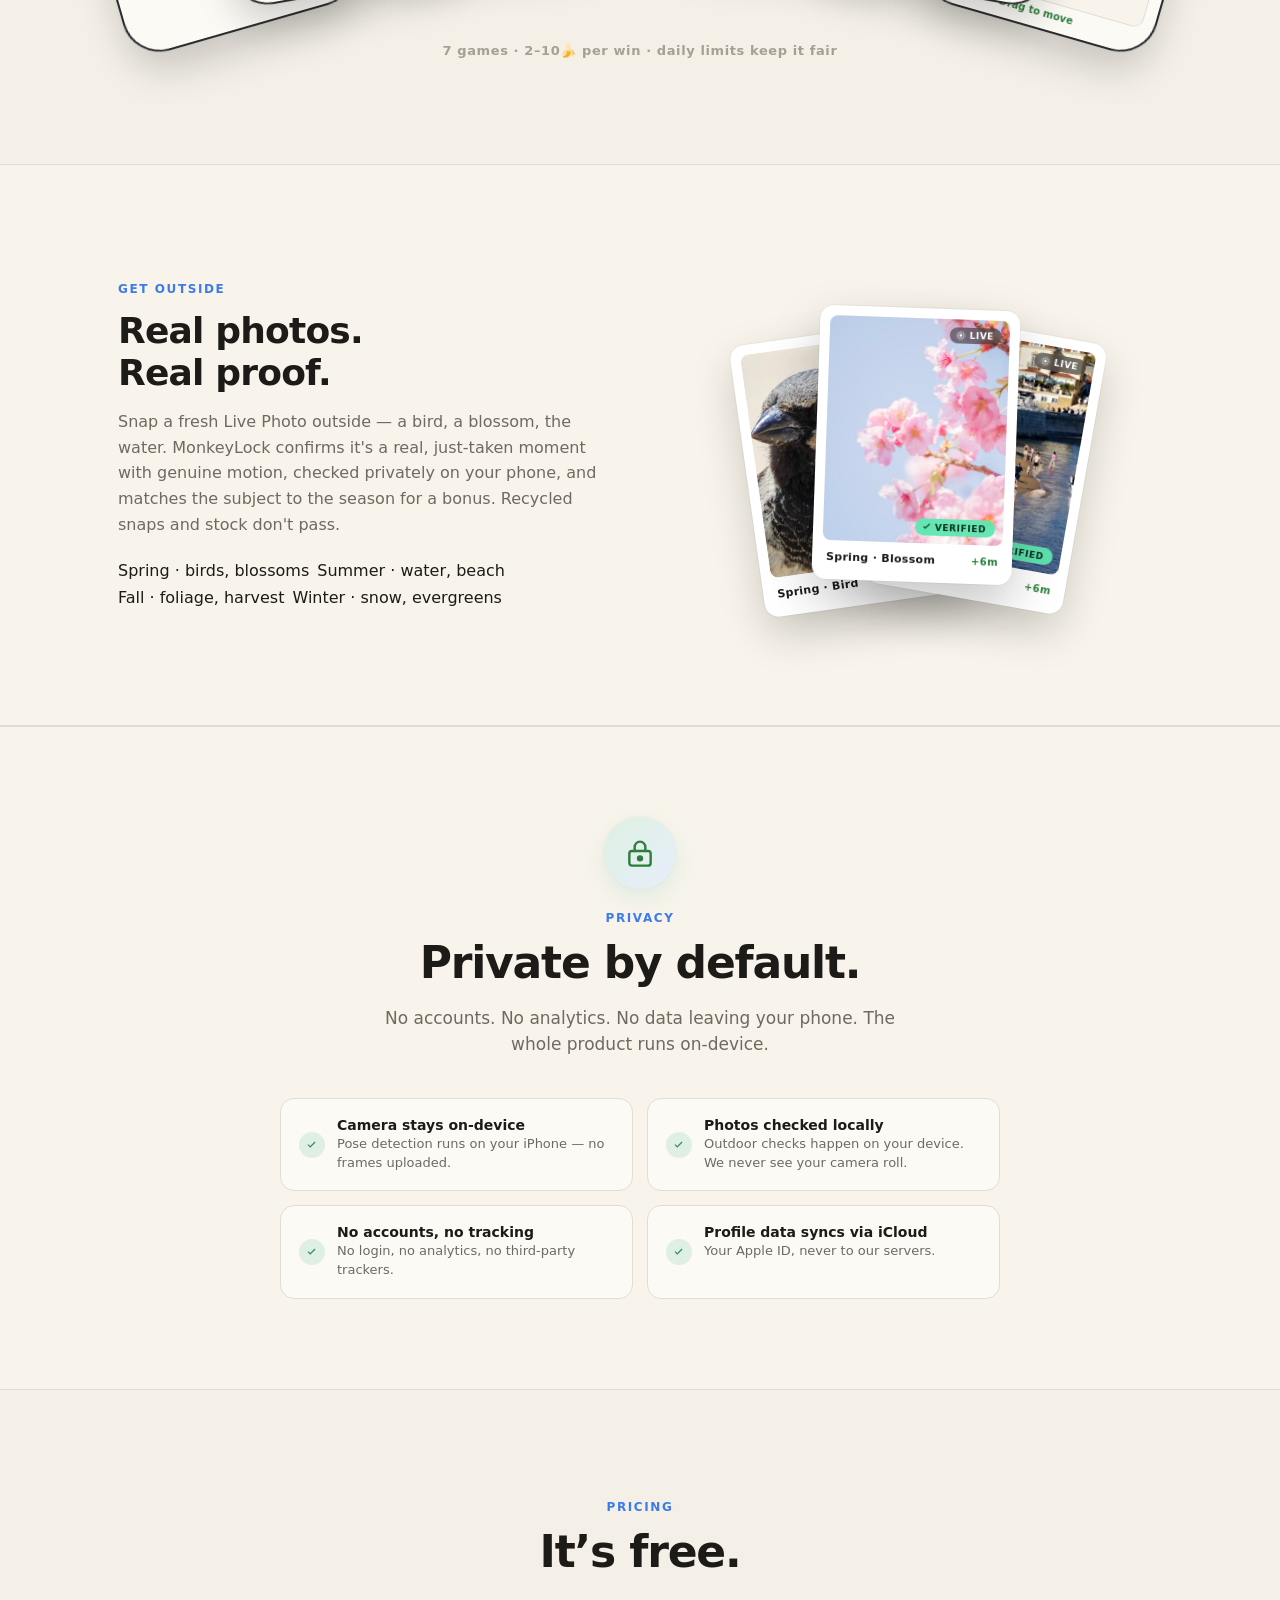
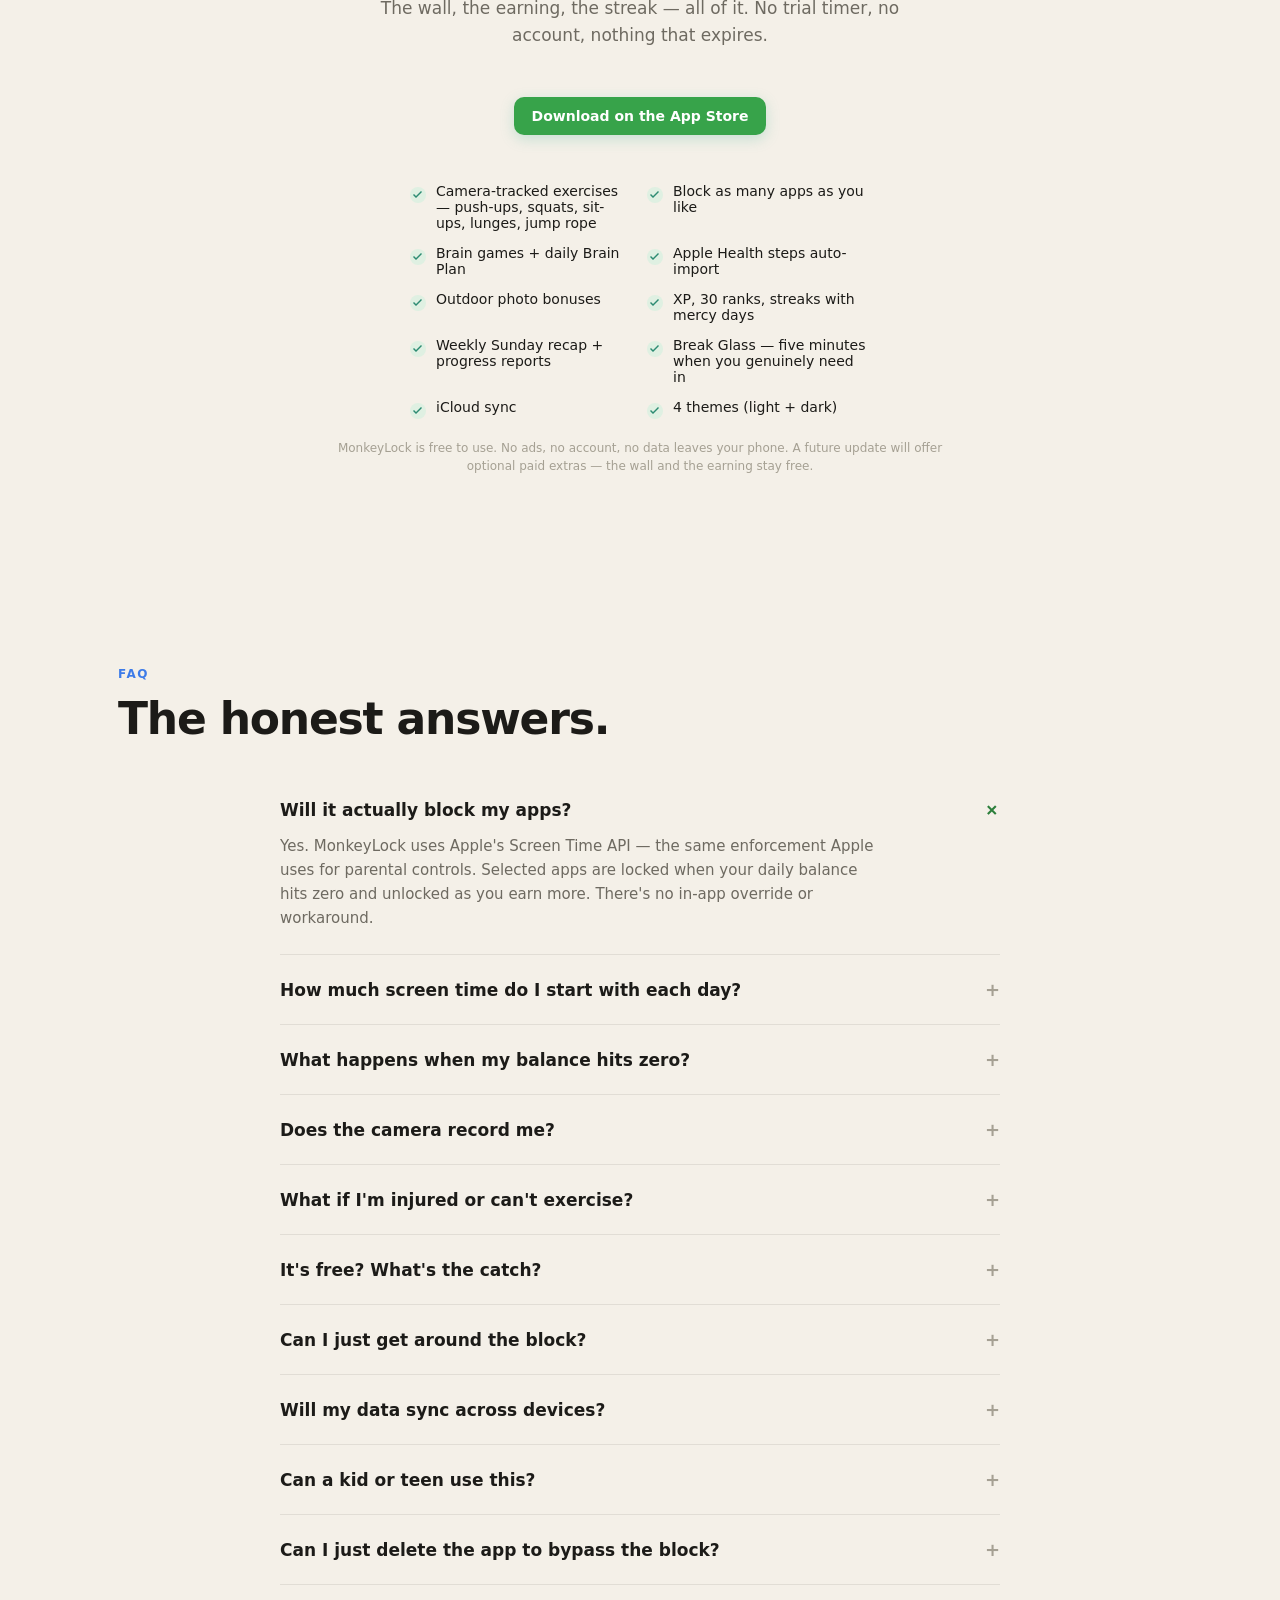
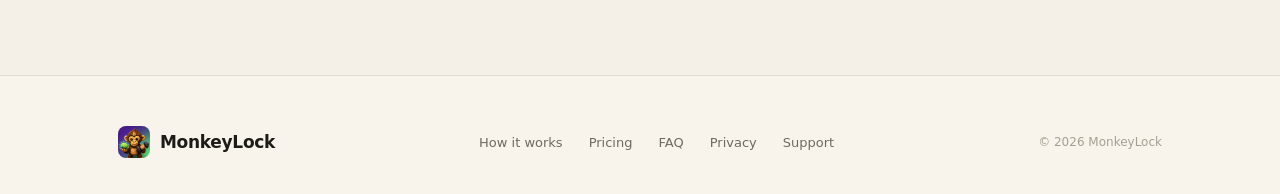
==== commit 74cd890c: "The app is free — stop selling a subscription The site still advertised $4.99/week with a 3-day tria" ====
--- a/index.html
+++ b/index.html
@@ -45,8 +45,8 @@
       <a class="btn btn-ghost" href="#how">See how it works</a>
     </div>
     <div class="hero-sub">
-      <span><svg viewBox="0 0 24 24" fill="none" stroke="currentColor" stroke-width="2.5" stroke-linecap="round" stroke-linejoin="round"><polyline points="20 6 9 17 4 12"/></svg> Cancel anytime</span>
-      <span><svg viewBox="0 0 24 24" fill="none" stroke="currentColor" stroke-width="2.5" stroke-linecap="round" stroke-linejoin="round"><polyline points="20 6 9 17 4 12"/></svg> 3 days free</span>
+      <span><svg viewBox="0 0 24 24" fill="none" stroke="currentColor" stroke-width="2.5" stroke-linecap="round" stroke-linejoin="round"><polyline points="20 6 9 17 4 12"/></svg> Free to use</span>
+      <span><svg viewBox="0 0 24 24" fill="none" stroke="currentColor" stroke-width="2.5" stroke-linecap="round" stroke-linejoin="round"><polyline points="20 6 9 17 4 12"/></svg> No account</span>
       <span><svg viewBox="0 0 24 24" fill="none" stroke="currentColor" stroke-width="2.5" stroke-linecap="round" stroke-linejoin="round"><polyline points="20 6 9 17 4 12"/></svg> iPhone iOS 17+</span>
     </div>
   </div>
@@ -500,47 +500,27 @@
   <div class="wrap">
     <div style="text-align:center;margin-bottom:48px;">
       <div class="eyebrow">Pricing</div>
-      <h2 class="section-title" style="margin: 0 auto;">Pick your plan.</h2>
-      <p class="section-lede" style="margin: 18px auto 0;">Full access on every plan. Cancel anytime in Settings.</p>
-    </div>
-
-    <div class="pricing-grid">
-      <div class="pricing-card featured">
-        <span class="badge-trial">★ 3-DAY FREE TRIAL</span>
-        <div class="plan-name">Weekly</div>
-        <div class="price">$4.99<span class="per">/week</span></div>
-        <div class="equiv">3 days free, then billed weekly</div>
-        <a class="btn" href="https://apps.apple.com/us/app/monkeylock-app-blocker/id6761743000">Download on the App Store</a>
-      </div>
-      <div class="pricing-card">
-        <span class="plan-badge">SAVE ~69%</span>
-        <div class="plan-name">Annual</div>
-        <div class="price">$79.99<span class="per">/year</span></div>
-        <div class="equiv">about $7 / month — billed annually</div>
-        <a class="btn btn-ghost" href="https://apps.apple.com/us/app/monkeylock-app-blocker/id6761743000">Subscribe</a>
-      </div>
-      <div class="pricing-card">
-        <span class="plan-badge">OWN IT FOREVER</span>
-        <div class="plan-name">Lifetime</div>
-        <div class="price">$199<span class="per">one-time</span></div>
-        <div class="equiv">Pay once. About 2.5 years of Annual.</div>
-        <a class="btn btn-ghost" href="https://apps.apple.com/us/app/monkeylock-app-blocker/id6761743000">Buy Lifetime</a>
-      </div>
+      <h2 class="section-title" style="margin: 0 auto;">It&rsquo;s free.</h2>
+      <p class="section-lede" style="margin: 18px auto 0;">The wall, the earning, the streak &mdash; all of it. No trial timer, no account, nothing that expires.</p>
+    </div>
+
+    <div style="text-align:center;margin-bottom:44px;">
+      <a class="btn" href="https://apps.apple.com/us/app/monkeylock-app-blocker/id6761743000">Download on the App Store</a>
     </div>
 
     <ul class="pricing-features">
-      <li>Camera-tracked exercises + voice trainer</li>
-      <li>7 brain games + daily Brain Plan</li>
+      <li>Camera-tracked exercises &mdash; push-ups, squats, sit-ups, lunges, jump rope</li>
+      <li>Block as many apps as you like</li>
+      <li>Brain games + daily Brain Plan</li>
       <li>Apple Health steps auto-import</li>
       <li>Outdoor photo bonuses</li>
-      <li>XP, 30 ranks, daily quests &amp; streaks</li>
+      <li>XP, 30 ranks, streaks with mercy days</li>
       <li>Weekly Sunday recap + progress reports</li>
-      <li>Raise-your-max progression</li>
+      <li>Break Glass &mdash; five minutes when you genuinely need in</li>
       <li>iCloud sync</li>
       <li>4 themes (light + dark)</li>
-      <li>Lock Now, No Bananas mode, custom earn rates</li>
     </ul>
-    <p class="pricing-micro">Weekly: 3 days free, then $4.99/week — cancel at least 24 hours before the trial ends to avoid charge. Annual and Lifetime have no trial. Subscriptions auto-renew unless canceled; Lifetime is a one-time purchase. Manage subscriptions in Settings &gt; Apple ID &gt; Subscriptions.</p>
+    <p class="pricing-micro">MonkeyLock is free to use. No ads, no account, no data leaves your phone. A future update will offer optional paid extras &mdash; the wall and the earning stay free.</p>
   </div>
 </section>
 
@@ -569,15 +549,15 @@
       </div>
       <div class="faq-item">
         <div class="faq-q">What if I&apos;m injured or can&apos;t exercise? <span class="arrow">+</span></div>
-        <div class="faq-a">Brain games, Apple Health steps, and outdoor photos all cover non-exercise paths. Brain games alone can earn up to 90 minutes a day by default (you can tune the cap in Settings), and steps + photos add more on top — no exercise required.</div>
-      </div>
-      <div class="faq-item">
-        <div class="faq-q">Why three plans instead of one? <span class="arrow">+</span></div>
-        <div class="faq-a">Everyone&apos;s commitment level is different. Weekly is the low-risk way to try it. Annual is the best value if you&apos;re in for the long haul. Lifetime is for people who never want to think about a subscription again. Pick what fits — no forced upsells.</div>
-      </div>
-      <div class="faq-item">
-        <div class="faq-q">How does the 3-day free trial work? Can I cancel? <span class="arrow">+</span></div>
-        <div class="faq-a">Yes. The Weekly plan includes a 3-day free trial — sign up, get full access, cancel any time before the trial ends from Settings &gt; Apple ID &gt; Subscriptions and you won&apos;t be charged. After the trial, your card is charged the weekly rate; you can cancel future renewals at any time but past charges aren&apos;t refundable through us — Apple handles refund requests directly. Annual and Lifetime don&apos;t include a trial — Lifetime is a one-time purchase with no subscription at all.</div>
+        <div class="faq-a">Brain games, Apple Health steps, and outdoor photos all cover non-exercise paths. Brain games are capped at 45 minutes a day so they stay a supplement rather than a way around the wall, and steps + photos add more on top — no exercise required.</div>
+      </div>
+      <div class="faq-item">
+        <div class="faq-q">It&apos;s free? What&apos;s the catch? <span class="arrow">+</span></div>
+        <div class="faq-a">There isn&apos;t one right now. No ads, no account, no data collection — nothing leaves your phone. A future update will offer optional paid extras for people who want them, and the wall, the exercises and the streak will stay free either way.</div>
+      </div>
+      <div class="faq-item">
+        <div class="faq-q">Can I just get around the block? <span class="arrow">+</span></div>
+        <div class="faq-a">Adding an app to the wall takes effect instantly; taking one off waits until the next morning — so the wall doesn&apos;t move at the exact moment you most want it to. And when you genuinely need in, Break Glass gives you five minutes for a ten-second hold, three times a day, with nothing owed tomorrow. A blocker that only ever says no is a blocker people delete.</div>
       </div>
       <div class="faq-item">
         <div class="faq-q">Will my data sync across devices? <span class="arrow">+</span></div>
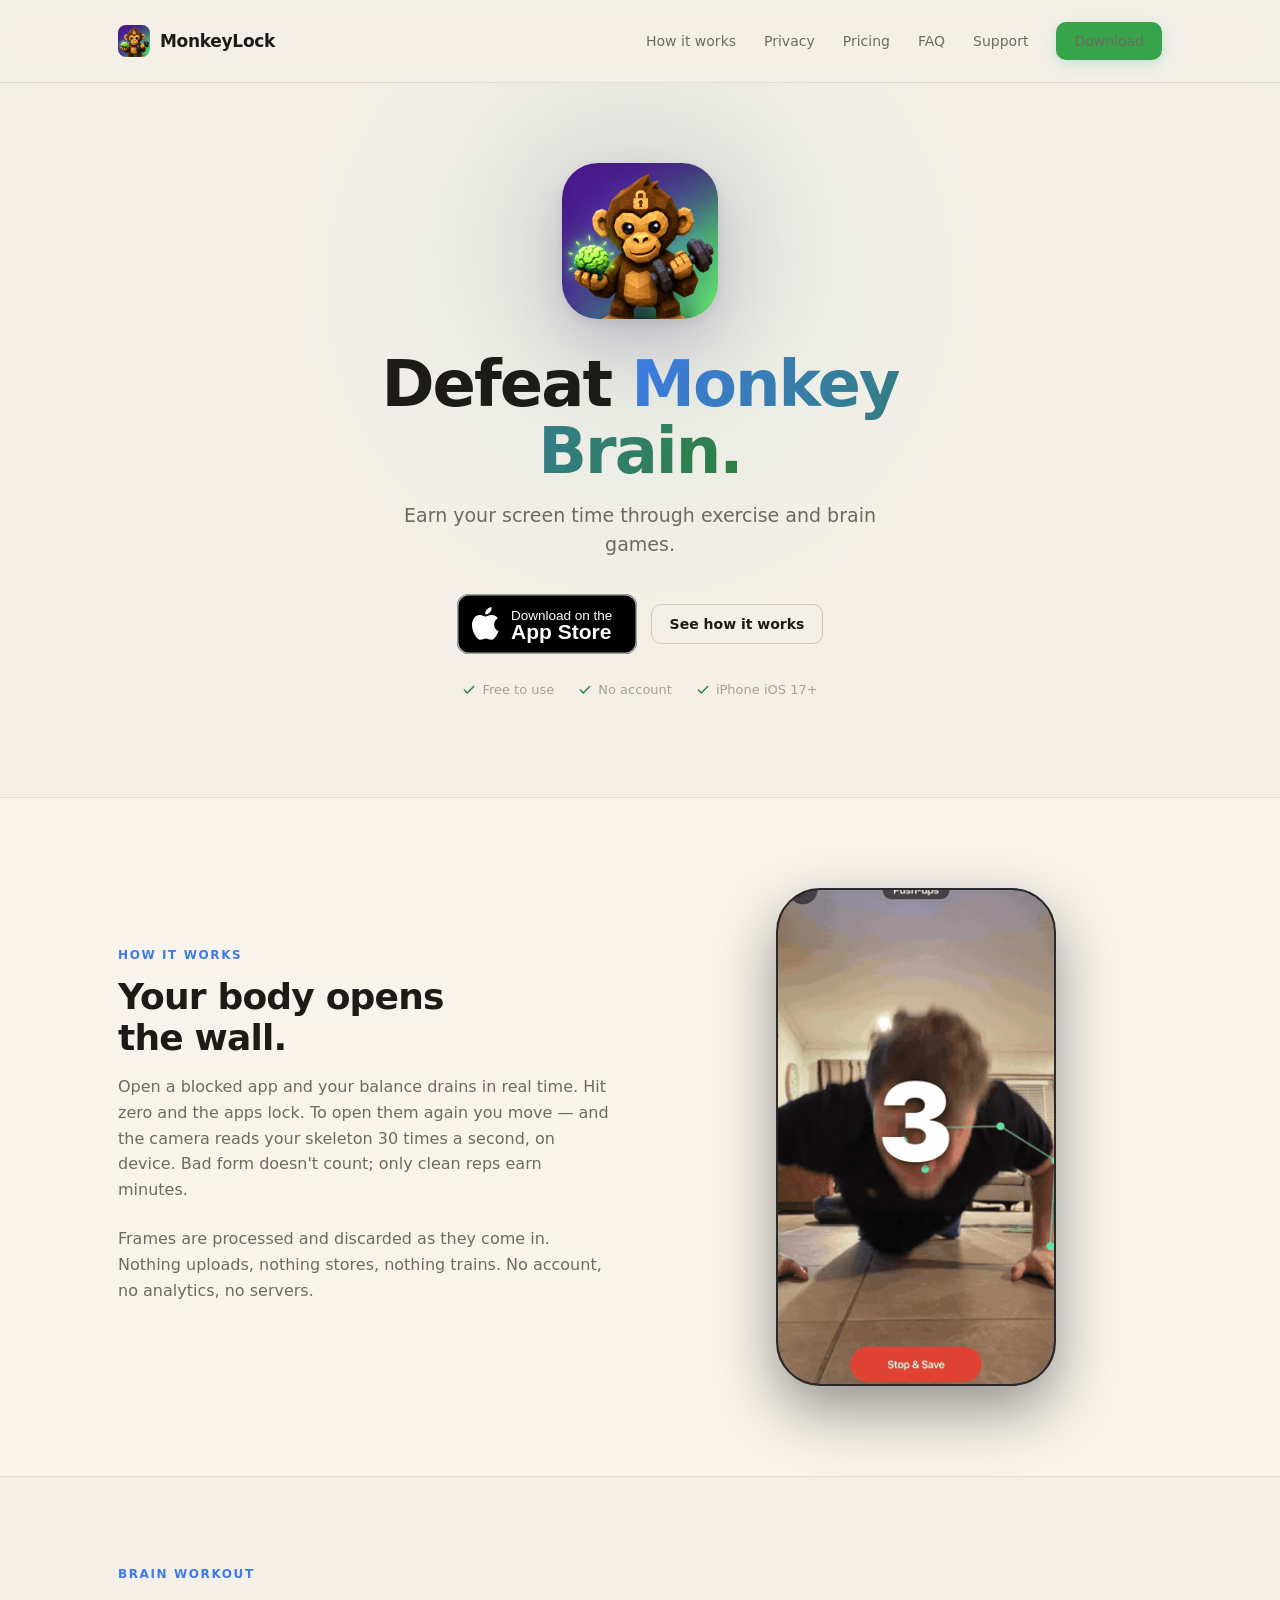
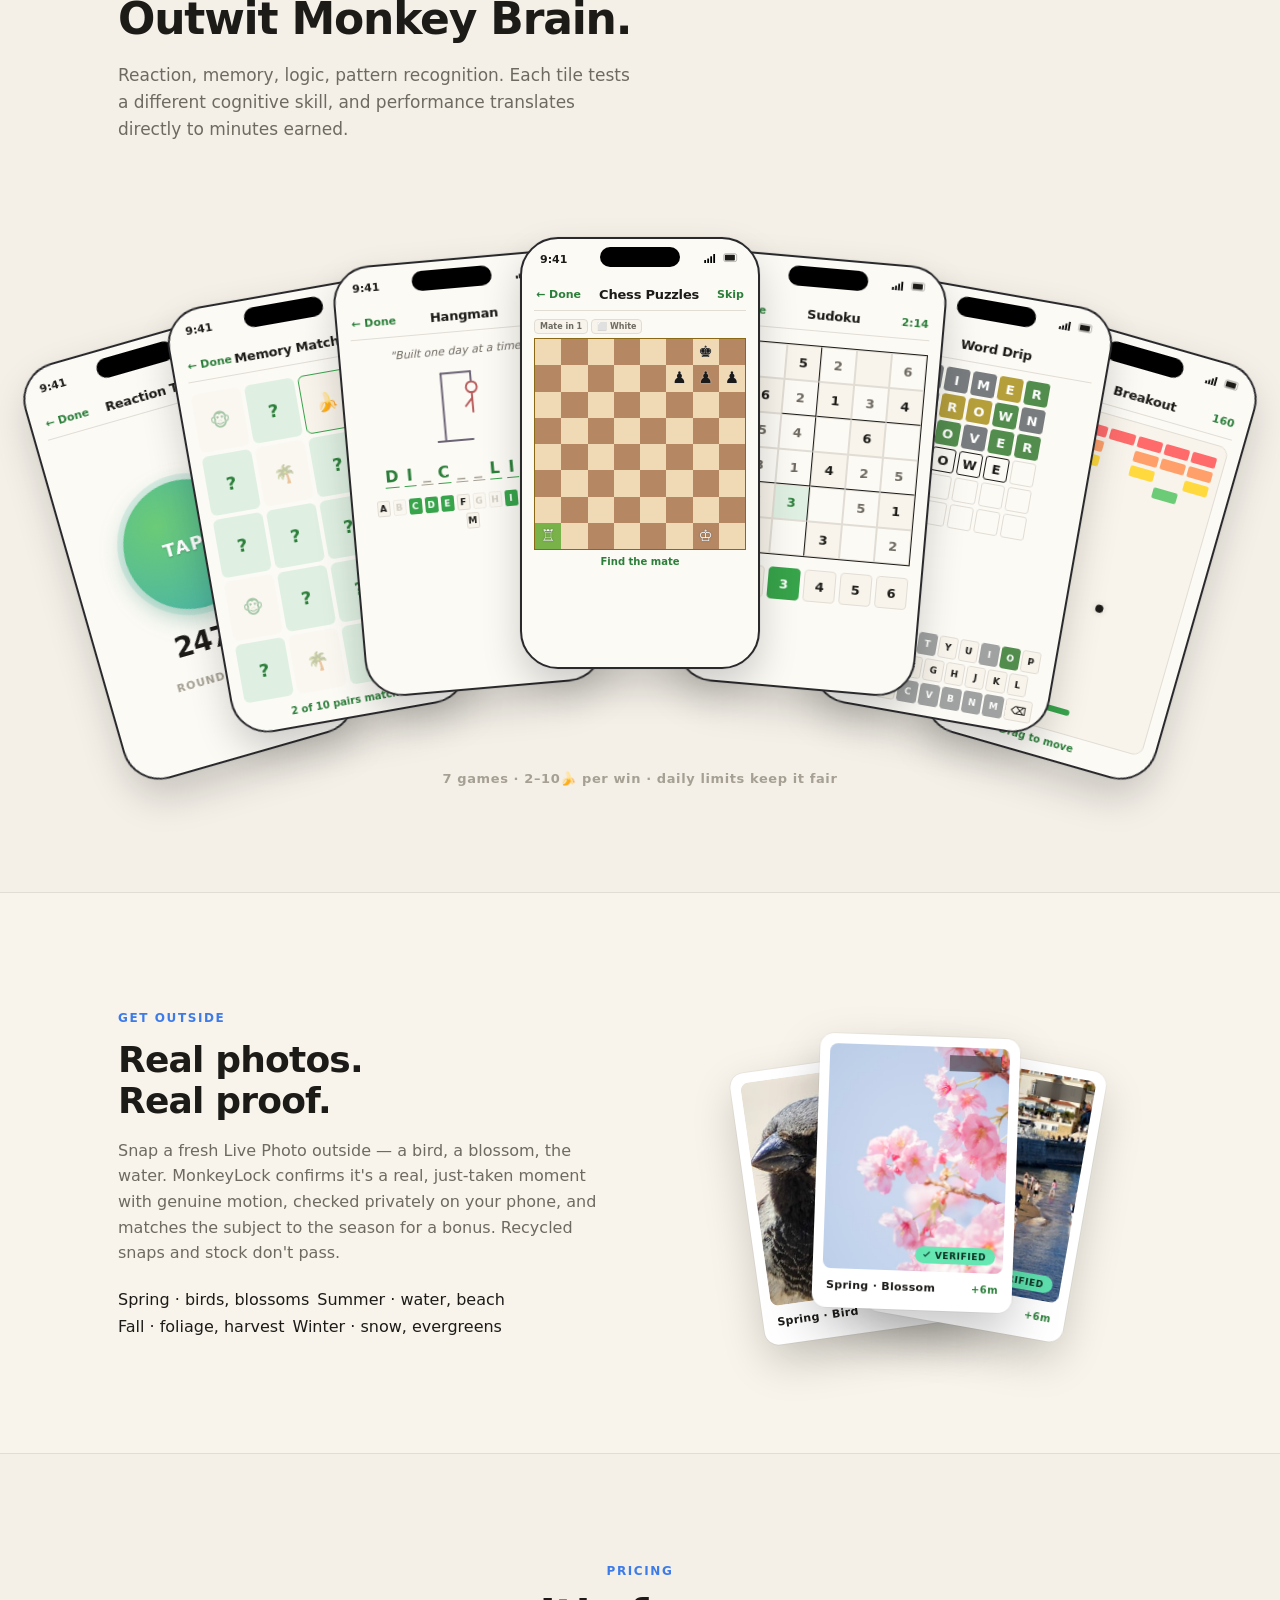
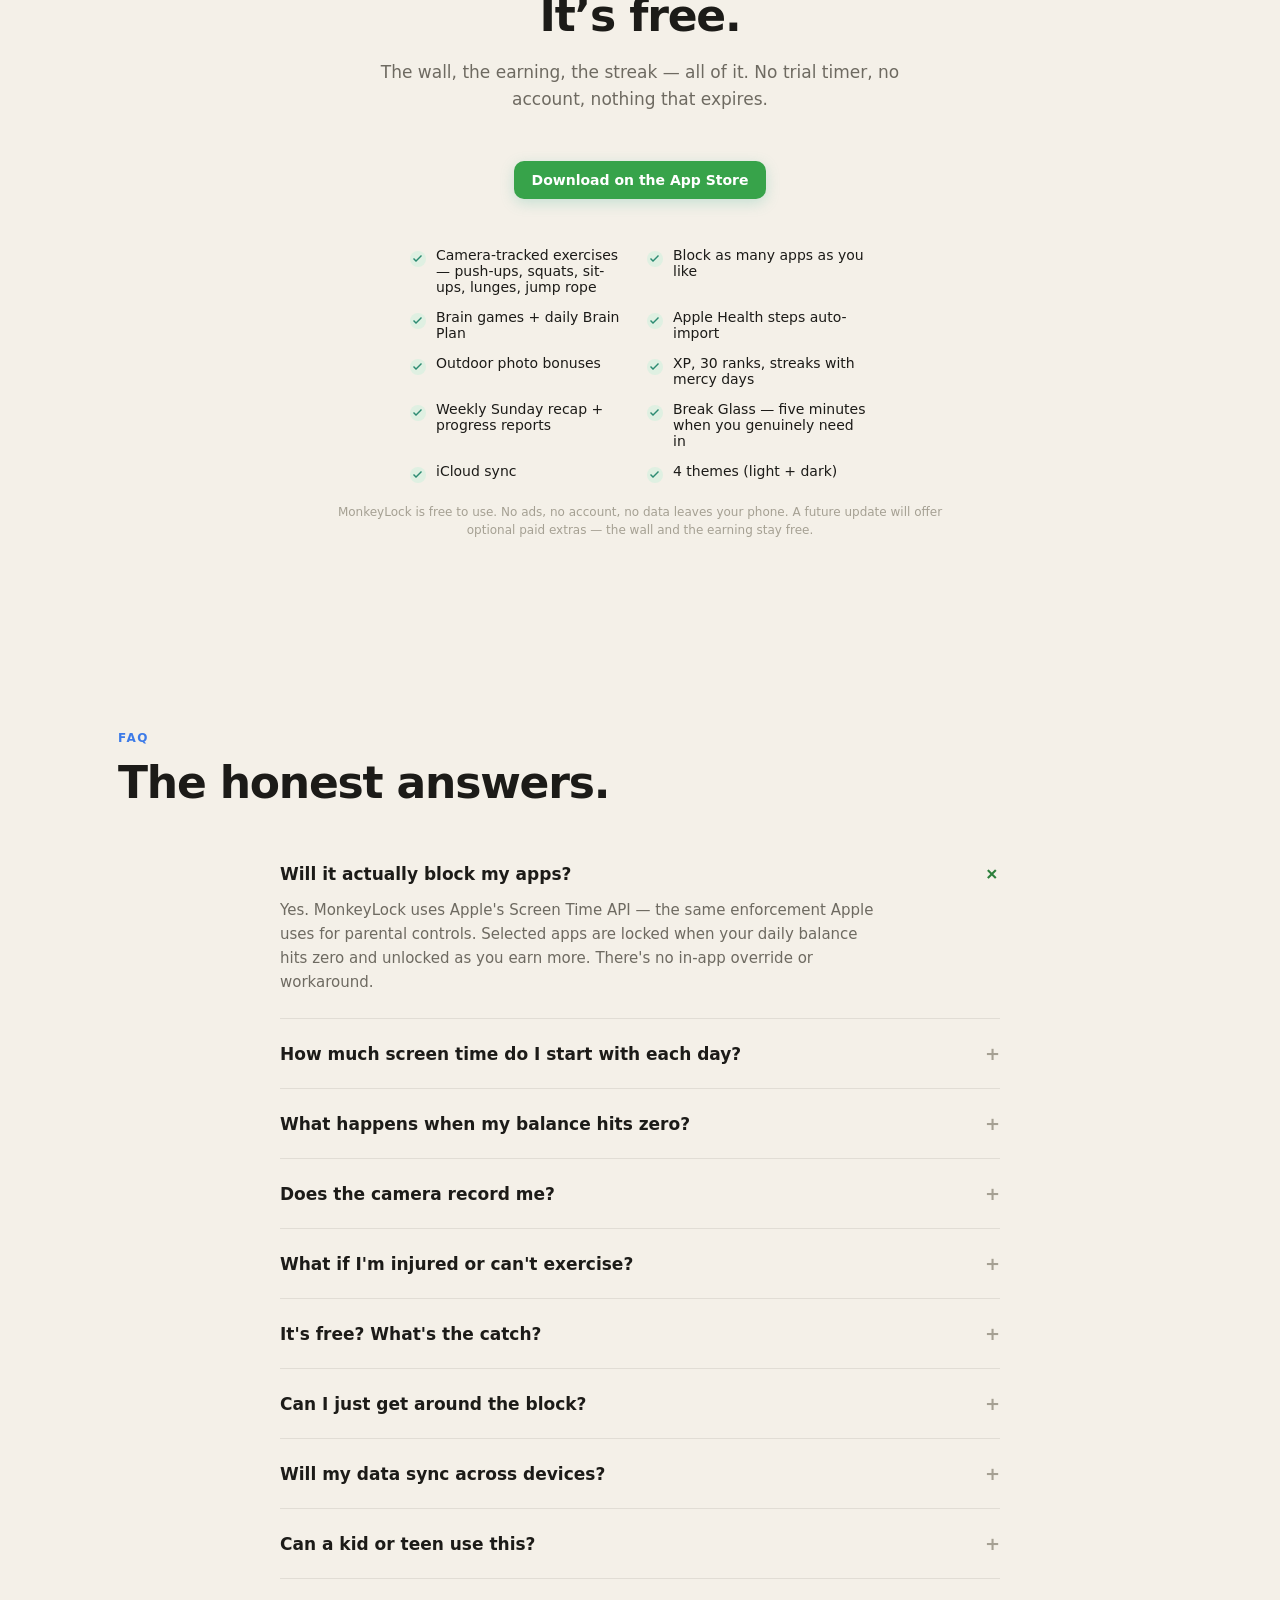
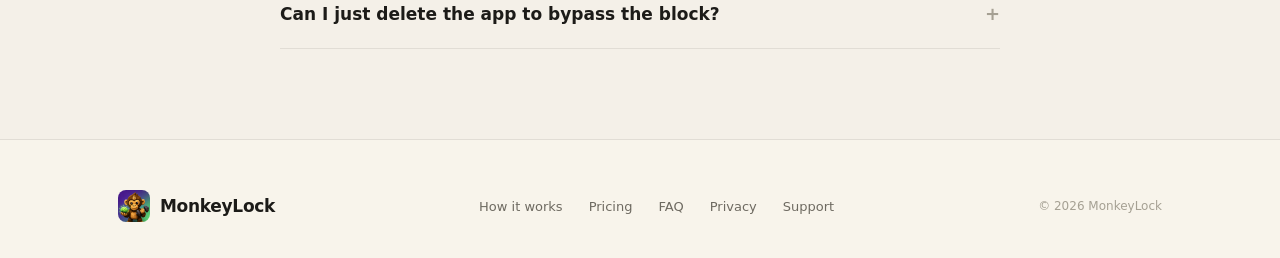
==== commit 7fda99ff: "Cut the two sections that didn't showcase anything "Four ways to earn" was a rate table — four pilla" ====
--- a/index.html
+++ b/index.html
@@ -25,7 +25,7 @@
     <a class="logo" href="#"><img src="icon.png" alt="" /> MonkeyLock</a>
     <div class="nav-links">
       <a href="#how">How it works</a>
-      <a href="#privacy">Privacy</a>
+      <a href="privacy.html">Privacy</a>
       <a href="#pricing">Pricing</a>
       <a href="#faq">FAQ</a>
       <a href="support.html">Support</a>
@@ -53,61 +53,16 @@
 </header>
 
 <!-- HOW IT WORKS -->
-<section id="how">
-  <div class="wrap">
-    <div class="eyebrow">How it works</div>
-    <h2 class="section-title">Four ways to earn.</h2>
-    <p class="section-lede">Earn minutes through real effort. Open a blocked app and your balance drains in real time. Hit zero — the apps lock until you earn more.</p>
-
-    <div class="pillars pillars-4">
-      <div class="pillar">
-        <div class="step-num">01 — Body</div>
-        <div class="ic-wrap"><svg viewBox="0 0 24 24" fill="none" stroke="currentColor" stroke-width="1.6" stroke-linecap="round" stroke-linejoin="round"><path d="M2 12h2"/><path d="M20 12h2"/><rect x="4" y="8" width="2" height="8" rx="0.5"/><rect x="18" y="8" width="2" height="8" rx="0.5"/><path d="M6 12h12"/><rect x="6" y="10" width="2" height="4" rx="0.4"/><rect x="16" y="10" width="2" height="4" rx="0.4"/></svg></div>
-        <h3>Camera-tracked exercise</h3>
-        <p>Push-ups, sit-ups, squats, lunges, jump rope. Tracked live as you move.</p>
-        <div class="rate-pill">0.75–1.25 min per rep, by effort</div>
-      </div>
-
-      <div class="pillar">
-        <div class="step-num">02 — Mind</div>
-        <div class="ic-wrap"><svg viewBox="0 0 24 24" fill="none" stroke="currentColor" stroke-width="1.6" stroke-linecap="round" stroke-linejoin="round"><path d="M9.5 3.5a2.5 2.5 0 015 0v0a2 2 0 012 2v0a2 2 0 011.5 2 2 2 0 01-1 4 2.5 2.5 0 01-2.5 2.5v3a2.5 2.5 0 01-5 0v-3a2.5 2.5 0 01-2.5-2.5 2 2 0 01-1-4 2 2 0 011.5-2v0a2 2 0 012-2v0z"/></svg></div>
-        <h3>Brain games</h3>
-        <p>Hangman, Sudoku, Chess Puzzles, Memory Match, Word Drip, Reaction Time, Breakout. Better play, more minutes.</p>
-        <div class="rate-pill">2–10 min per win</div>
-      </div>
-
-      <div class="pillar pillar-touchgrass">
-        <div class="step-num">03 — Steps</div>
-        <div class="ic-wrap"><svg viewBox="0 0 24 24" fill="none" stroke="currentColor" stroke-width="1.6" stroke-linecap="round" stroke-linejoin="round"><path d="M7 4l3 7-2 2 1 5-3 1-2-7 1-3z"/><path d="M16 6l-2 6 1 2-1 5 3 1 2-7-1-3z"/></svg></div>
-        <h3>Steps</h3>
-        <p>Apple Health steps auto-import in the background. Walk the dog, hit the trail, take the long way home.</p>
-        <div class="rate-pill">1 min per 250 steps</div>
-      </div>
-
-      <div class="pillar pillar-touchgrass">
-        <div class="step-num">04 — Photos</div>
-        <div class="ic-wrap"><svg viewBox="0 0 24 24" fill="none" stroke="currentColor" stroke-width="1.6" stroke-linecap="round" stroke-linejoin="round"><rect x="3" y="6.5" width="18" height="13" rx="2"/><circle cx="12" cy="13" r="3.5"/><path d="M8 6.5l1.5-2h5l1.5 2"/></svg></div>
-        <h3>Outdoor photos</h3>
-        <p>Snap a fresh Live Photo of birds, blossoms, water, or a beach. A subject that matches the season earns a bonus.</p>
-        <div class="rate-pill">4 min per photo · +2 in season · up to 8/day</div>
-      </div>
-    </div>
-
-    <div class="pillar-labels">
-      <div class="pillar-label pillar-label-body">Body · Sweat Drip Verification</div>
-      <div class="pillar-label pillar-label-mind">Mind · outwit Monkey Brain</div>
-      <div class="pillar-label pillar-label-touchgrass">Touch Grass · leave the four walls</div>
-    </div>
-  </div>
-</section>
+
 
 <!-- SPLIT — Sweat Drip Verification -->
-<section style="background: var(--surface-warm); border-top: 1px solid var(--border); border-bottom: 1px solid var(--border);">
+<section id="how" style="background: var(--surface-warm); border-top: 1px solid var(--border); border-bottom: 1px solid var(--border);">
   <div class="wrap split">
     <div class="split-text">
-      <div class="eyebrow">Verification</div>
-      <h2>Sweat Drip<br/>Verification.</h2>
-      <p>Reads your skeleton 30 times a second, on-device. Bad form doesn&apos;t count — only clean reps earn minutes. Frames are processed and discarded as they come in. Nothing uploads, nothing stores, nothing trains.</p>
+      <div class="eyebrow">How it works</div>
+      <h2>Your body opens<br/>the wall.</h2>
+      <p>Open a blocked app and your balance drains in real time. Hit zero and the apps lock. To open them again you move — and the camera reads your skeleton 30 times a second, on device. Bad form doesn&apos;t count; only clean reps earn minutes.</p>
+      <p>Frames are processed and discarded as they come in. Nothing uploads, nothing stores, nothing trains. No account, no analytics, no servers.</p>
     </div>
     <div>
       <!-- Real captured footage: live camera-tracked push-ups with the actual
@@ -466,34 +421,7 @@
 </section>
 
 <!-- PRIVACY -->
-<section id="privacy" class="privacy-light">
-  <div class="wrap">
-    <div class="lock-disc">
-      <svg width="32" height="32" viewBox="0 0 24 24" fill="none" stroke="currentColor" stroke-width="1.8" stroke-linecap="round" stroke-linejoin="round"><rect x="4" y="10.5" width="16" height="11" rx="2"/><path d="M8 10.5V7.5a4 4 0 018 0v3"/><circle cx="12" cy="16" r="1.5" fill="currentColor"/></svg>
-    </div>
-    <div class="eyebrow">Privacy</div>
-    <h2>Private by default.</h2>
-    <p class="lede">No accounts. No analytics. No data leaving your phone. The whole product runs on-device.</p>
-    <ul>
-      <li>
-        <strong>Camera stays on-device</strong>
-        <span>Pose detection runs on your iPhone — no frames uploaded.</span>
-      </li>
-      <li>
-        <strong>Photos checked locally</strong>
-        <span>Outdoor checks happen on your device. We never see your camera roll.</span>
-      </li>
-      <li>
-        <strong>No accounts, no tracking</strong>
-        <span>No login, no analytics, no third-party trackers.</span>
-      </li>
-      <li>
-        <strong>Profile data syncs via iCloud</strong>
-        <span>Your Apple ID, never to our servers.</span>
-      </li>
-    </ul>
-  </div>
-</section>
+
 
 <!-- PRICING -->
 <section id="pricing" style="padding-top: 110px;">
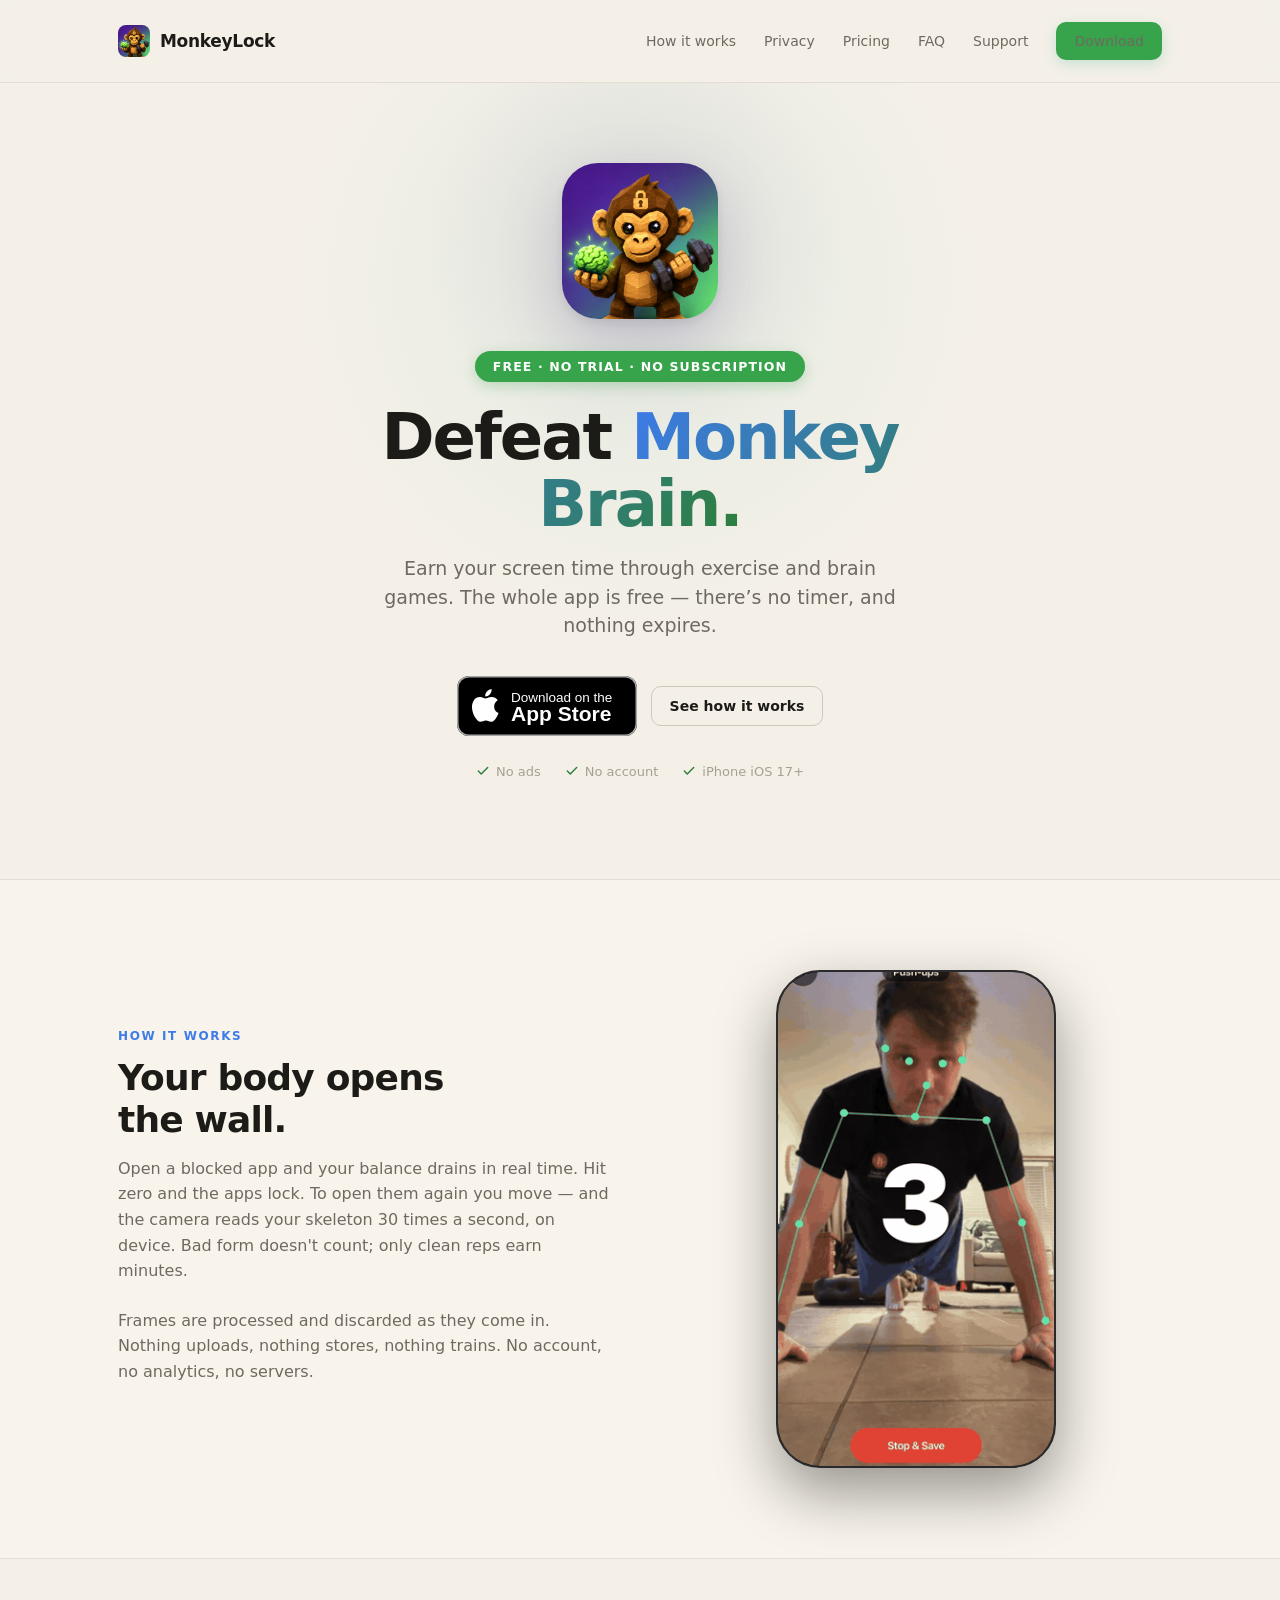
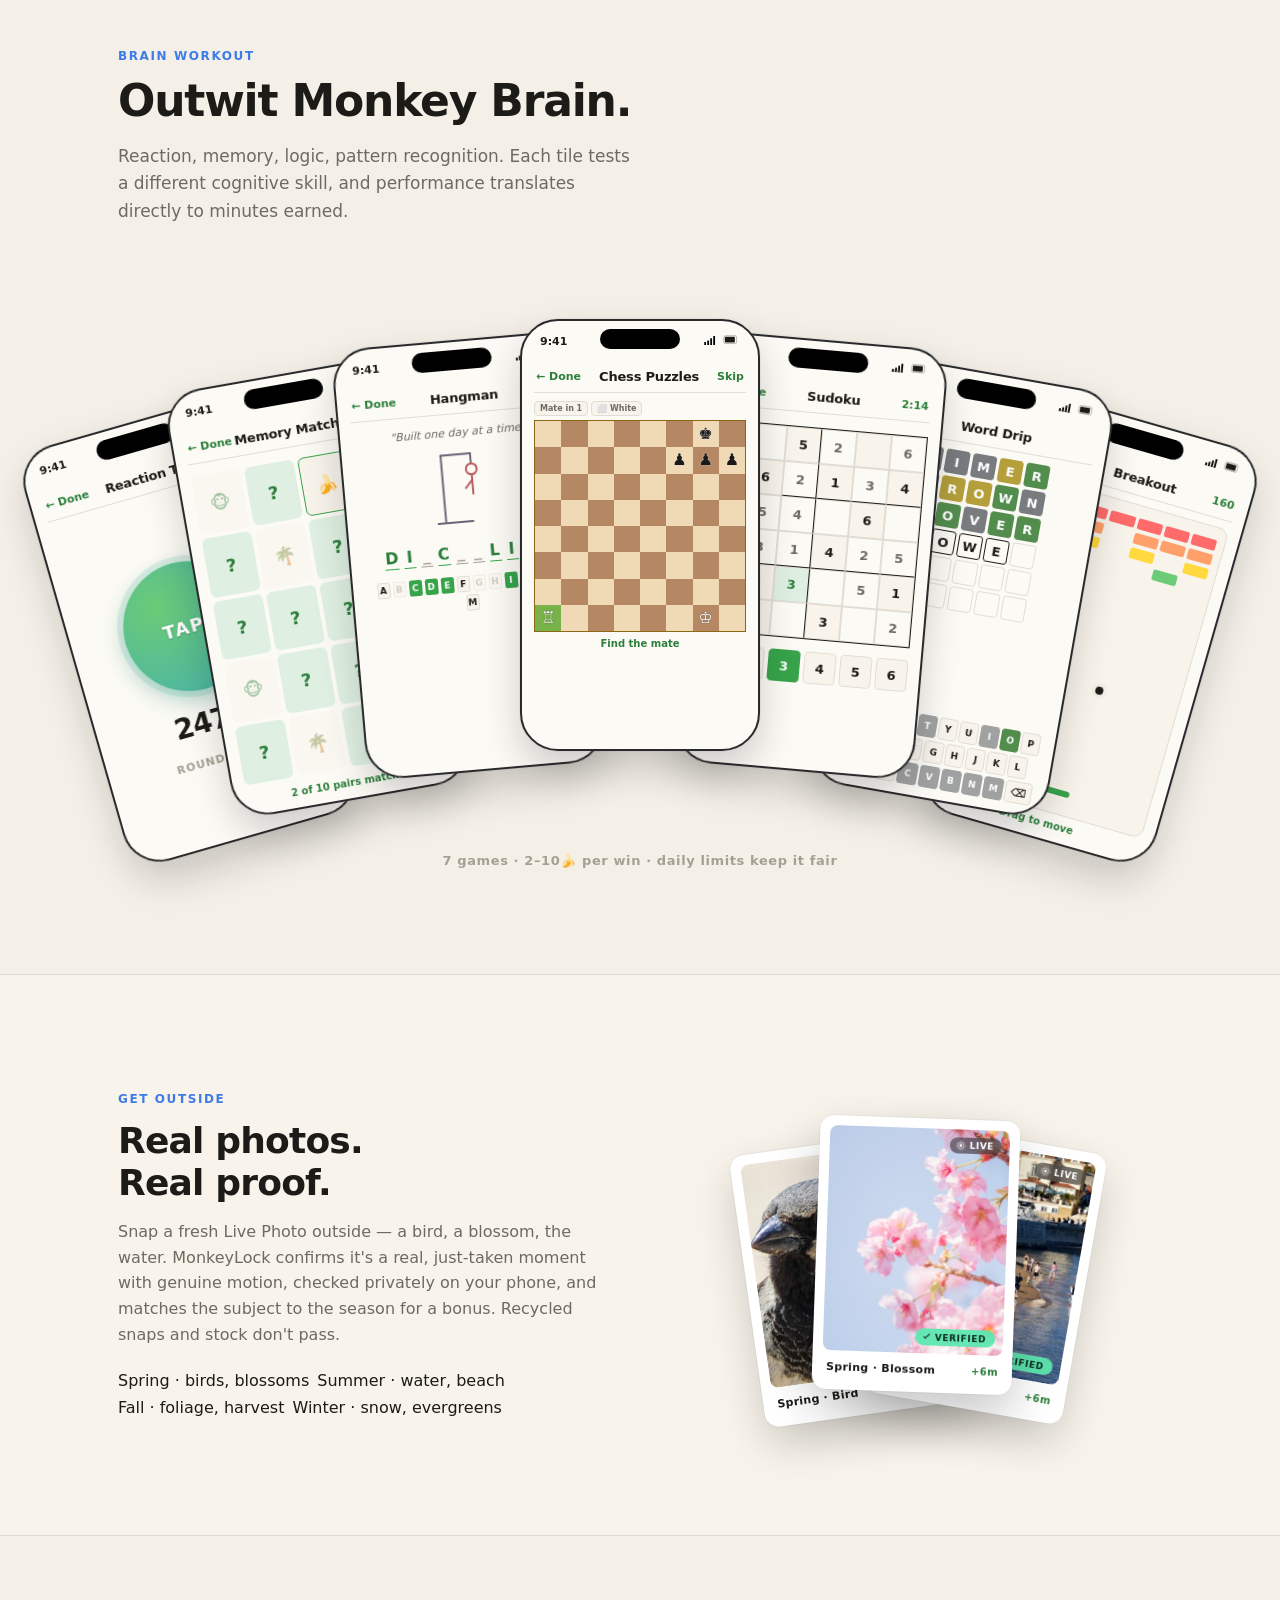
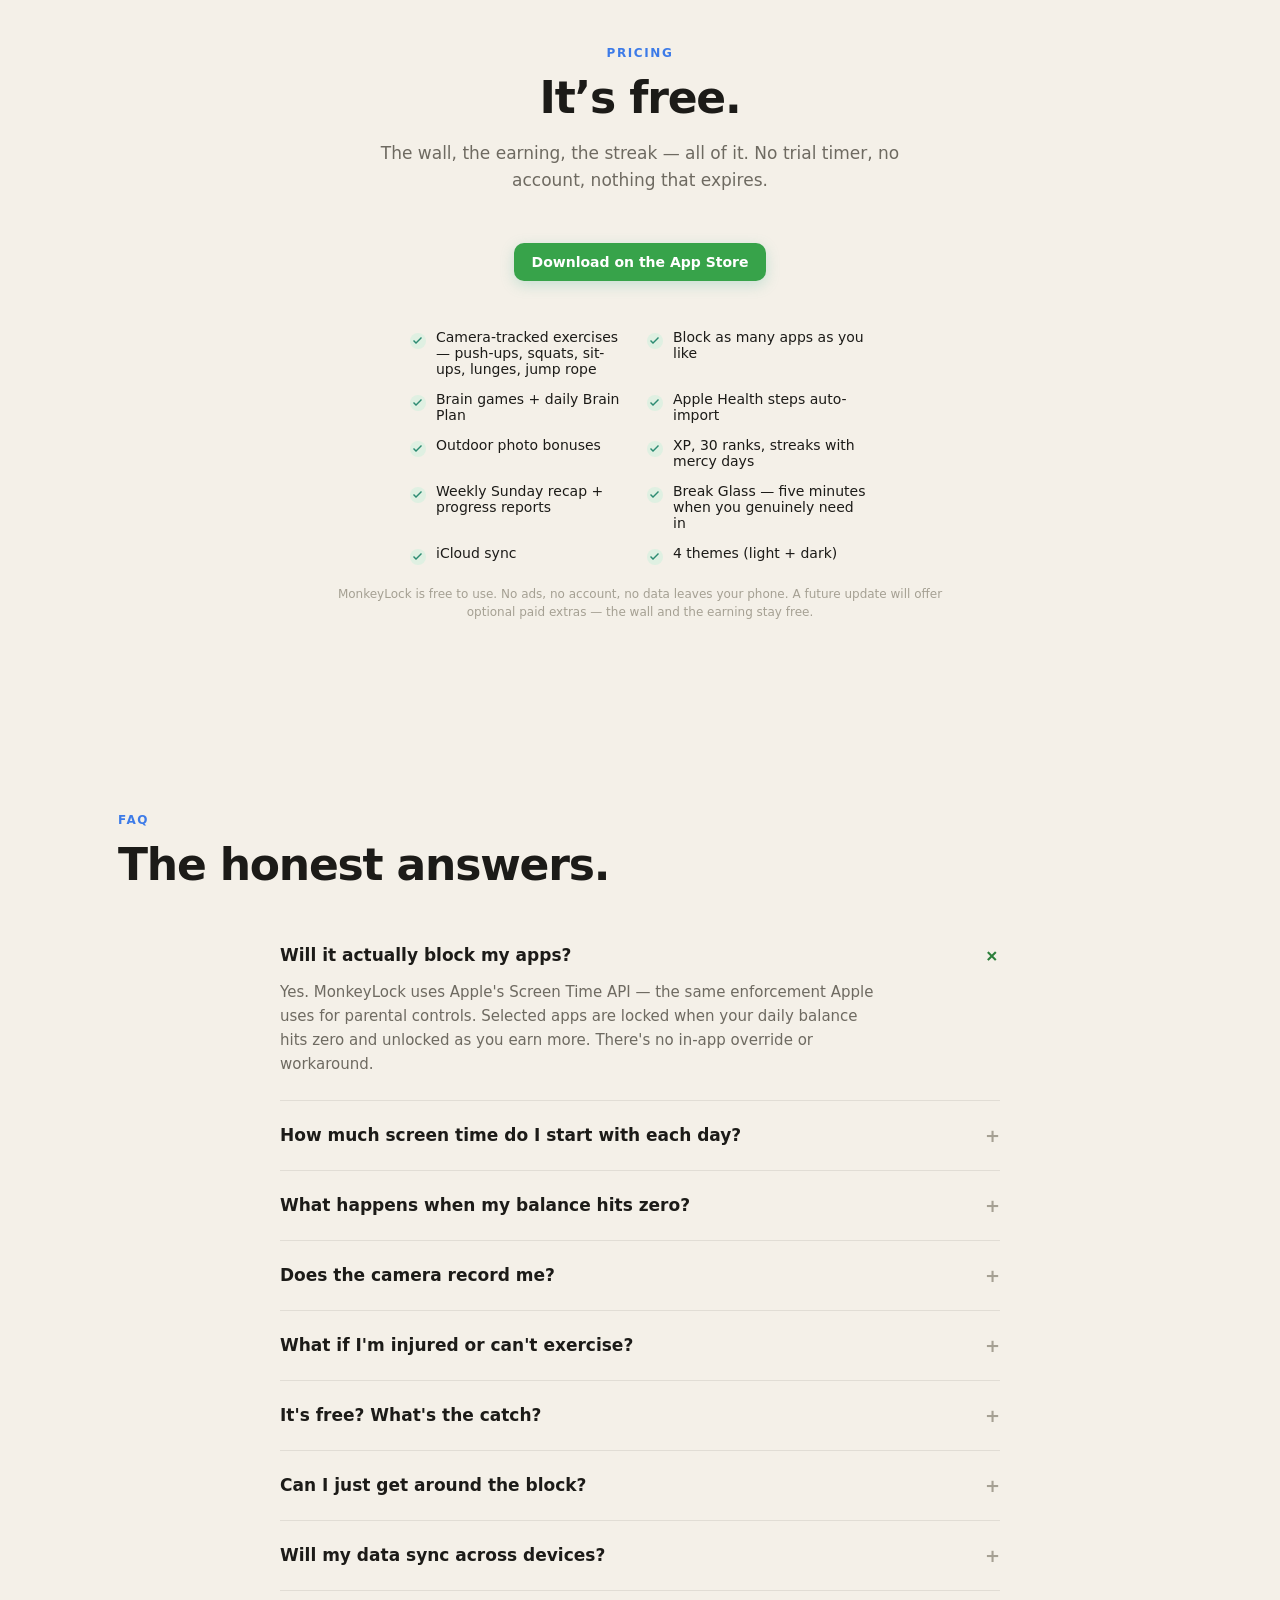
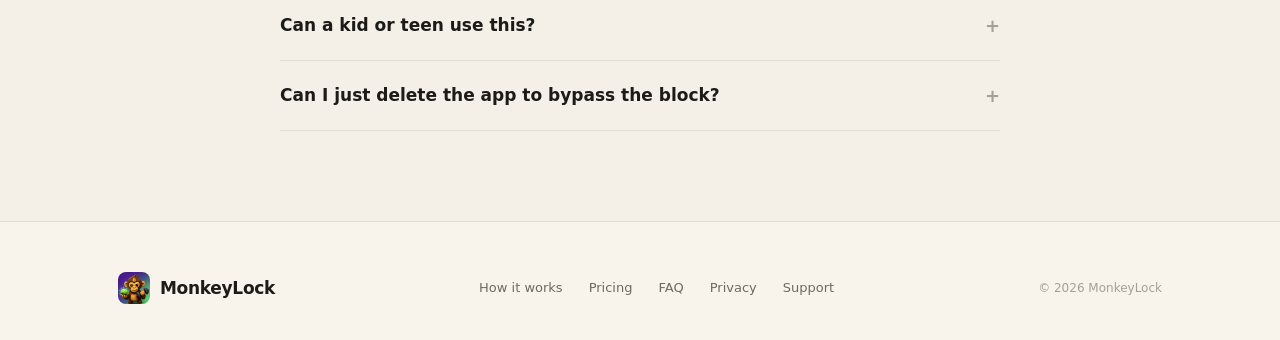
==== commit eec0bd74: "Say it's free at the top, not just at the pricing section A green pill above the headline — Free · n" ====
--- a/index.html
+++ b/index.html
@@ -38,14 +38,15 @@
 <header class="hero">
   <div class="wrap hero-inner">
     <img class="hero-icon" src="icon.png" alt="MonkeyLock" />
+    <div class="hero-free">Free &middot; no trial &middot; no subscription</div>
     <h1>Defeat <em>Monkey Brain.</em></h1>
-    <p>Earn your screen time through exercise and brain games.</p>
+    <p>Earn your screen time through exercise and brain games. The whole app is free &mdash; there&rsquo;s no timer, and nothing expires.</p>
     <div class="hero-cta">
       <a class="appstore-badge" href="https://apps.apple.com/us/app/monkeylock-app-blocker/id6761743000" aria-label="Download MonkeyLock on the App Store"><svg width="180" height="60" viewBox="0 0 120 40" xmlns="http://www.w3.org/2000/svg" role="img"><rect width="120" height="40" rx="8" fill="#000"/><rect x="0.5" y="0.5" width="119" height="39" rx="7.5" fill="none" stroke="#a6a6a6"/><path fill="#fff" d="M24.77 20.3a4.95 4.95 0 0 1 2.36-4.15 5.07 5.07 0 0 0-3.99-2.16c-1.68-.18-3.3 1-4.16 1s-2.19-.98-3.61-.95a5.32 5.32 0 0 0-4.47 2.73c-1.93 3.34-.49 8.27 1.36 10.98.93 1.33 2.01 2.81 3.43 2.76 1.39-.06 1.9-.89 3.58-.89s2.14.89 3.59.86c1.49-.03 2.43-1.34 3.32-2.68a11 11 0 0 0 1.52-3.09 4.78 4.78 0 0 1-2.93-4.41zM22 12.21a4.87 4.87 0 0 0 1.11-3.49 4.96 4.96 0 0 0-3.21 1.66 4.63 4.63 0 0 0-1.14 3.36A4.1 4.1 0 0 0 22 12.21z"/><text x="36" y="17" font-family="-apple-system,Helvetica,Arial,sans-serif" font-size="9" fill="#fff">Download on the</text><text x="36" y="30" font-family="-apple-system,Helvetica,Arial,sans-serif" font-size="14" font-weight="600" fill="#fff">App Store</text></svg></a>
       <a class="btn btn-ghost" href="#how">See how it works</a>
     </div>
     <div class="hero-sub">
-      <span><svg viewBox="0 0 24 24" fill="none" stroke="currentColor" stroke-width="2.5" stroke-linecap="round" stroke-linejoin="round"><polyline points="20 6 9 17 4 12"/></svg> Free to use</span>
+      <span><svg viewBox="0 0 24 24" fill="none" stroke="currentColor" stroke-width="2.5" stroke-linecap="round" stroke-linejoin="round"><polyline points="20 6 9 17 4 12"/></svg> No ads</span>
       <span><svg viewBox="0 0 24 24" fill="none" stroke="currentColor" stroke-width="2.5" stroke-linecap="round" stroke-linejoin="round"><polyline points="20 6 9 17 4 12"/></svg> No account</span>
       <span><svg viewBox="0 0 24 24" fill="none" stroke="currentColor" stroke-width="2.5" stroke-linecap="round" stroke-linejoin="round"><polyline points="20 6 9 17 4 12"/></svg> iPhone iOS 17+</span>
     </div>
--- a/style.css
+++ b/style.css
@@ -48,6 +48,7 @@
 .hero h1 { font-size: 64px; font-weight: 800; letter-spacing: -2px; line-height: 1.05; margin: 0 0 16px; max-width: 720px; margin-left: auto; margin-right: auto; }
 .hero h1 em { font-style: normal; background: linear-gradient(120deg, var(--secondary) 0%, var(--accent-deep) 100%); -webkit-background-clip: text; background-clip: text; color: transparent; }
 .hero p { font-size: 19px; color: var(--text-mid); line-height: 1.5; max-width: 540px; margin: 0 auto 36px; font-weight: 500; }
+.hero-free { display: inline-block; padding: 8px 18px; background: var(--accent); color: #fff; border-radius: 999px; font-size: 12.5px; font-weight: 800; letter-spacing: 1.1px; text-transform: uppercase; margin: 0 0 22px; box-shadow: 0 4px 14px rgba(55,163,74,0.28); }
 .hero-cta { display: inline-flex; align-items: center; gap: 14px; }
 .hero-sub { display: flex; gap: 24px; justify-content: center; margin-top: 24px; font-size: 13px; color: var(--text-faint); }
 .hero-sub span { display: inline-flex; align-items: center; gap: 6px; }
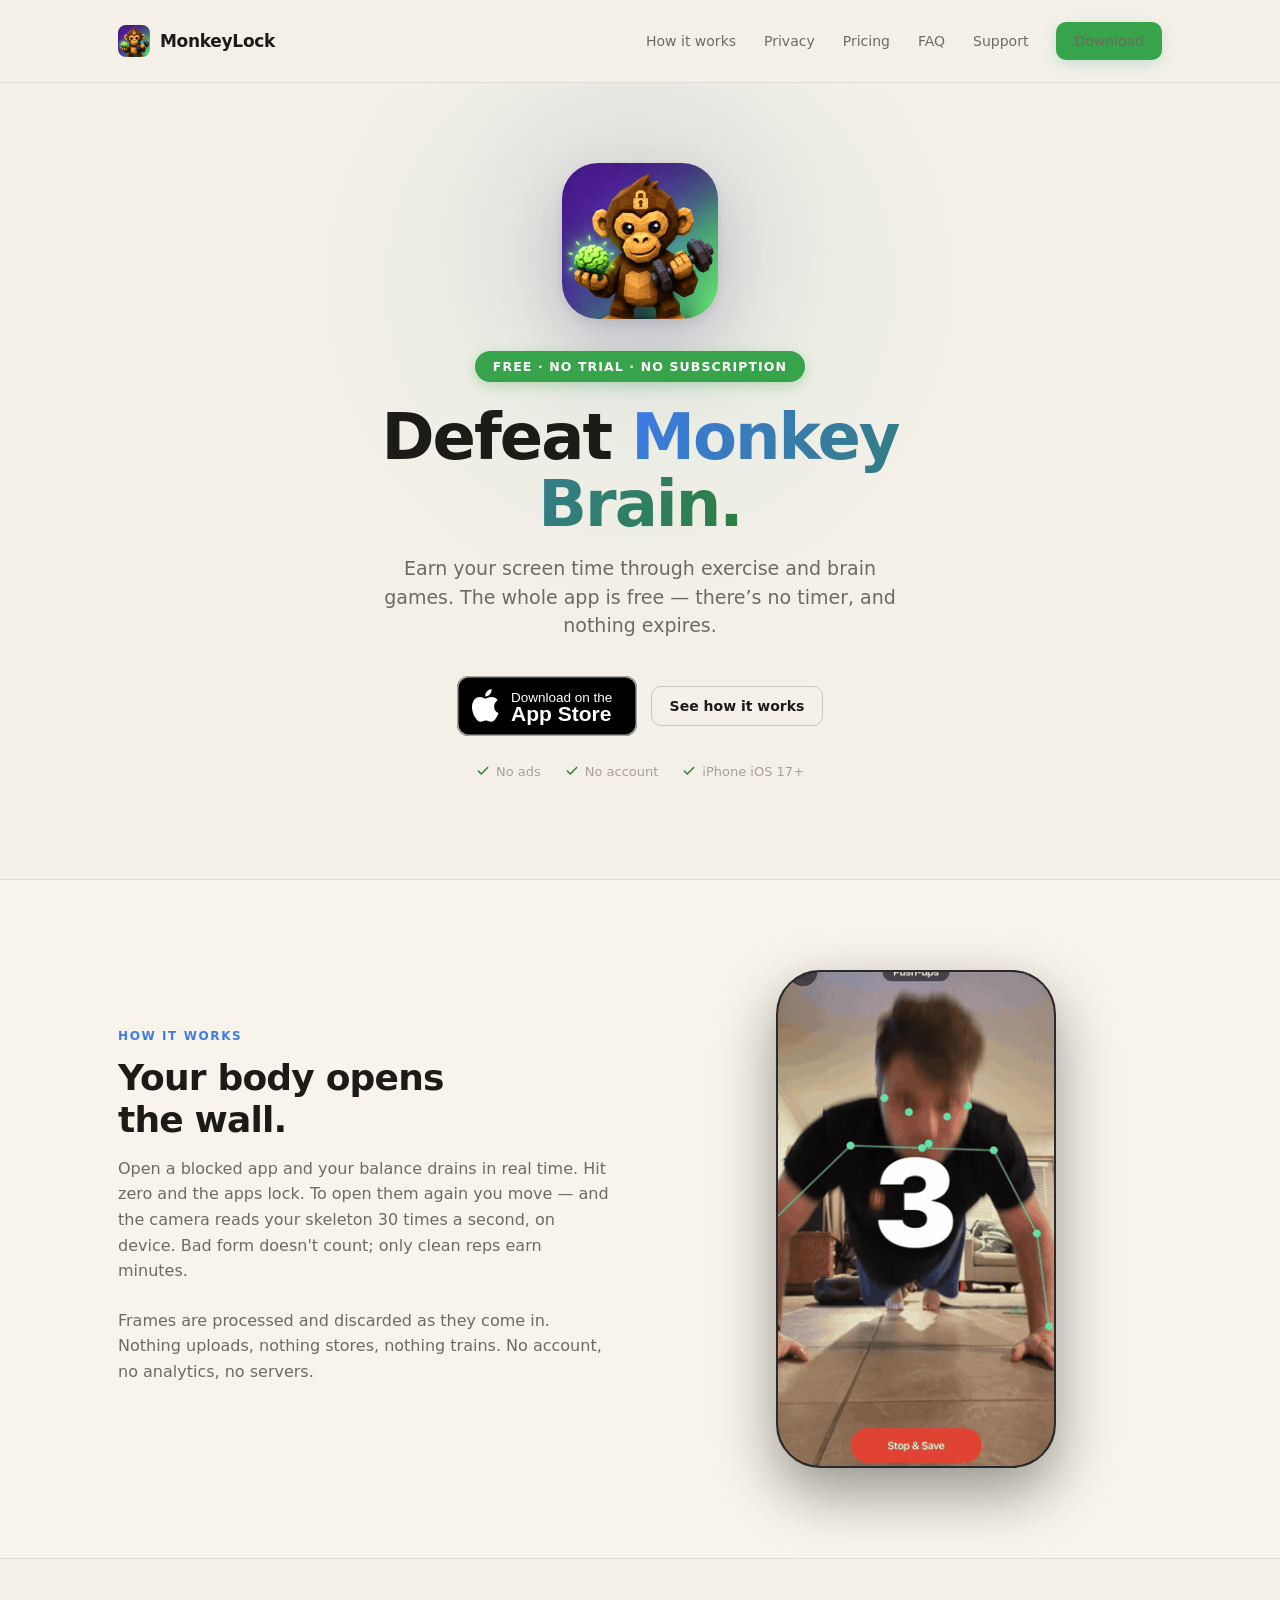
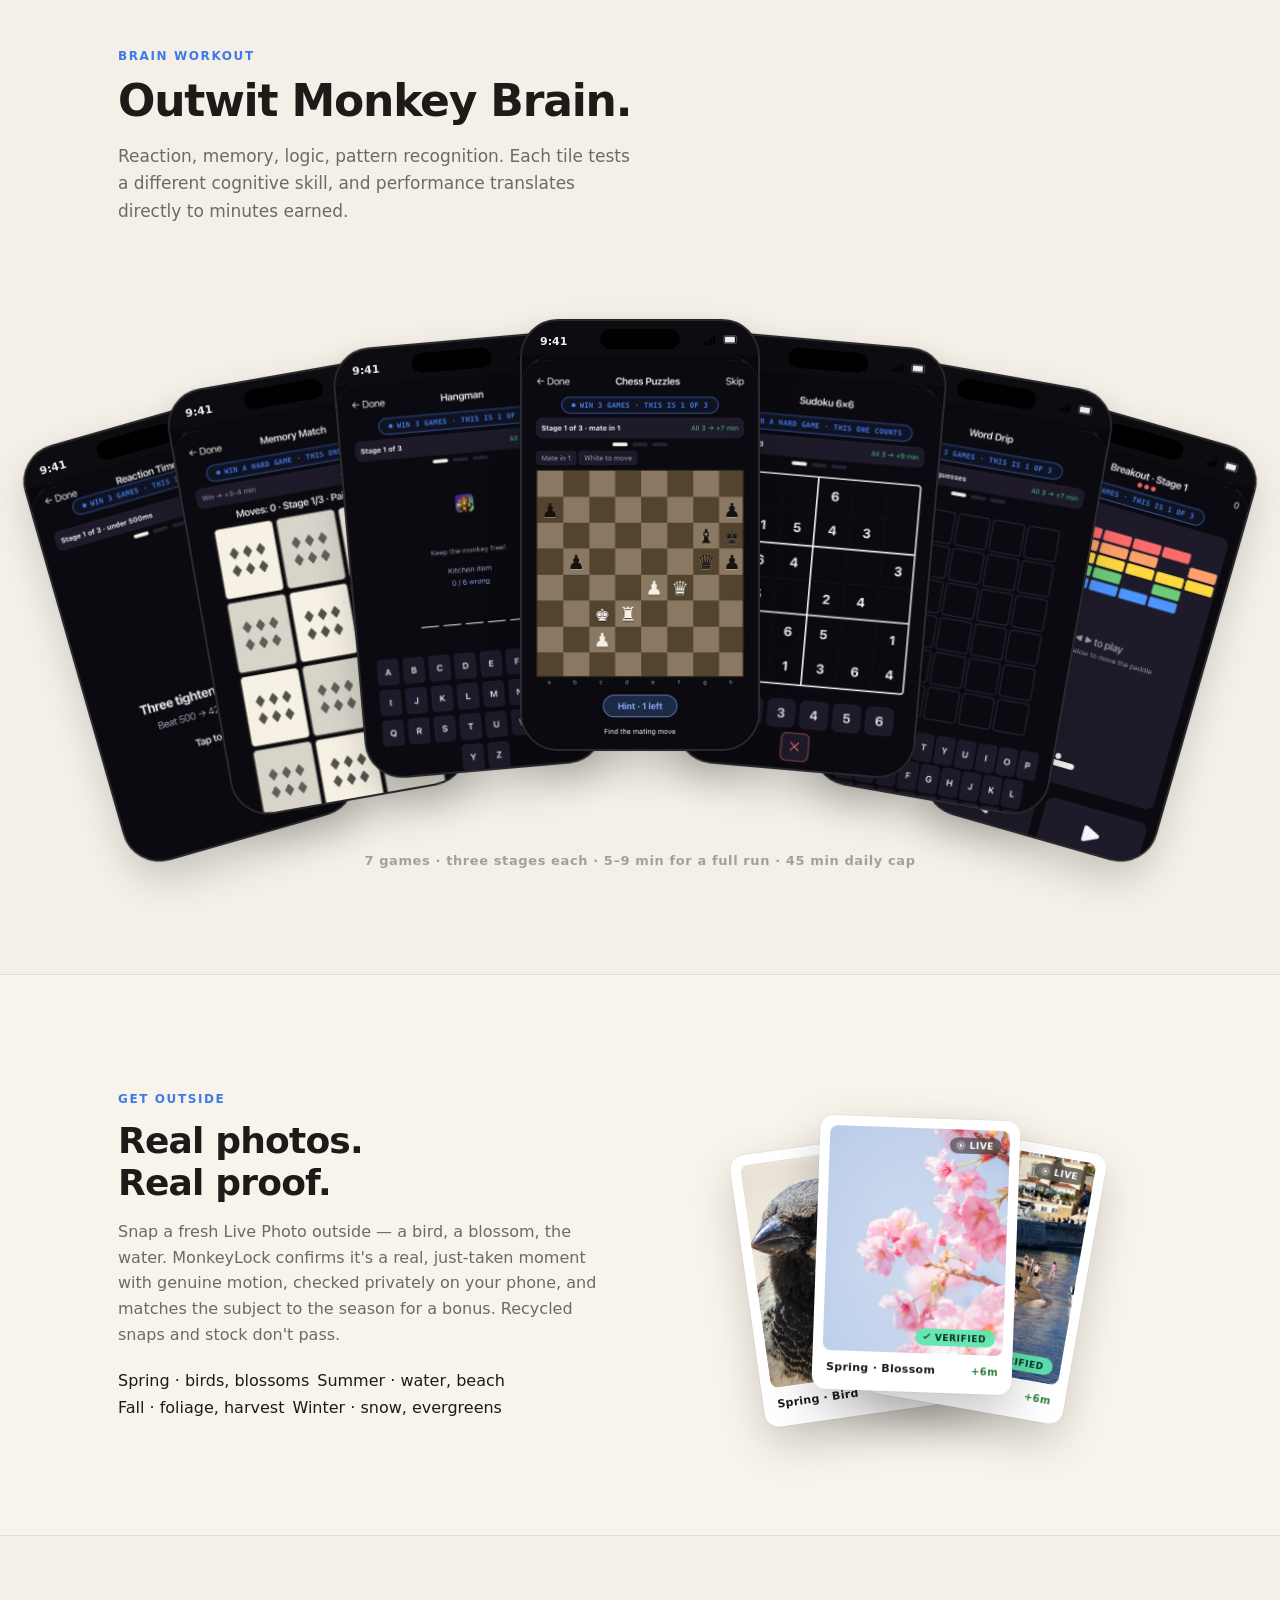
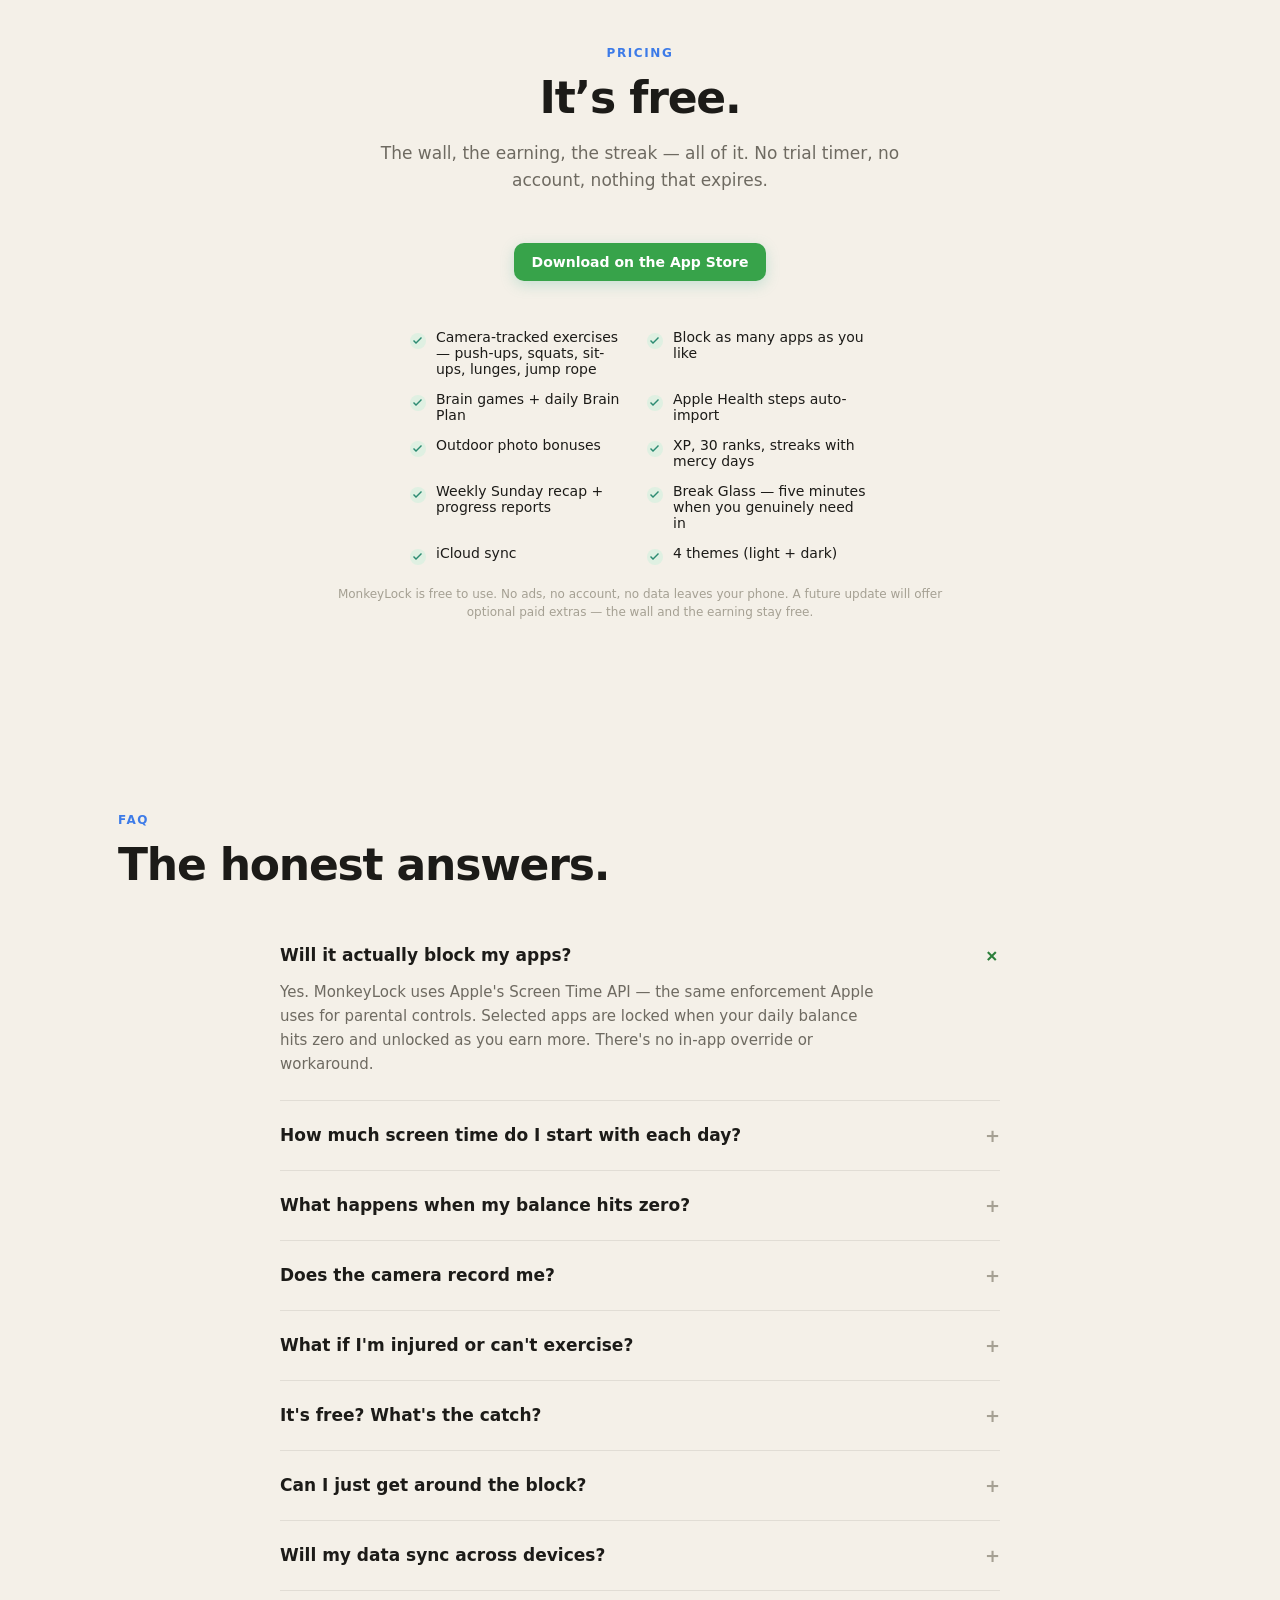
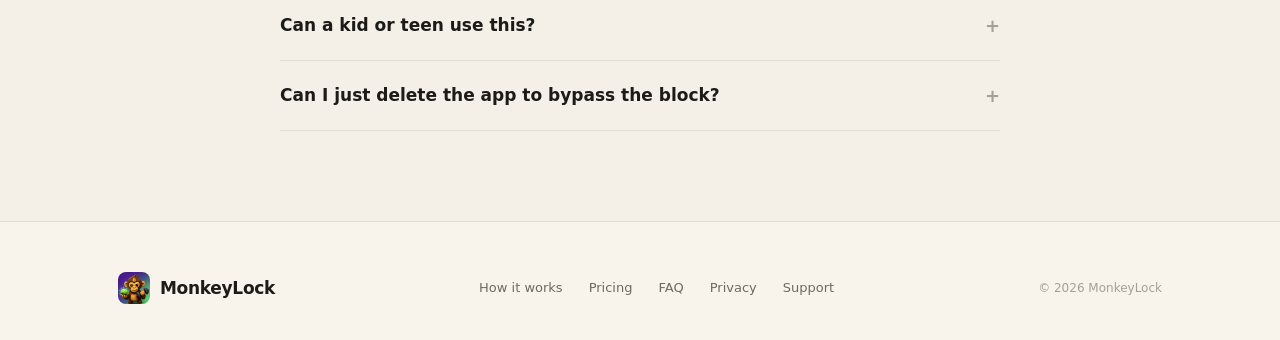
==== commit 9048c166: "Replace the hand-built game mockups with real screenshots All seven "screenshots" in the Outwit Monk" ====
--- a/index.html
+++ b/index.html
@@ -95,18 +95,7 @@
             <svg viewBox="0 0 18 12" width="14" height="9"><rect x="0" y="8" width="2.4" height="4" rx="0.4"/><rect x="4" y="6" width="2.4" height="6" rx="0.4"/><rect x="8" y="3" width="2.4" height="9" rx="0.4"/><rect x="12" y="0" width="2.4" height="12" rx="0.4"/></svg>
             <svg viewBox="0 0 24 14" width="20" height="10"><rect x="0.5" y="1" width="18" height="11" rx="2.5" fill="none" stroke="currentColor" stroke-opacity="0.5" stroke-width="0.8"/><rect x="2" y="2.5" width="14" height="8" rx="1" fill="currentColor"/></svg>
           </div>
-          <div class="gp-content">
-            <div class="gp-header">
-              <span class="gp-back">← Done</span>
-              <span class="gp-title">Reaction Time</span>
-              <span class="gp-action">Skip</span>
-            </div>
-            <div class="rt-area">
-              <div class="rt-circle"><span>TAP!</span></div>
-              <div class="rt-result">247<span class="rt-ms">ms</span></div>
-              <div class="rt-rounds">Round 2 of 3</div>
-            </div>
-          </div>
+          <div class="gp-content gp-shot-wrap"><img class="gp-shot" src="games/reaction-time.jpg" alt="Reaction Time in MonkeyLock" loading="lazy" /></div>
         </div>
       </div>
 
@@ -119,36 +108,7 @@
             <svg viewBox="0 0 18 12" width="14" height="9"><rect x="0" y="8" width="2.4" height="4" rx="0.4"/><rect x="4" y="6" width="2.4" height="6" rx="0.4"/><rect x="8" y="3" width="2.4" height="9" rx="0.4"/><rect x="12" y="0" width="2.4" height="12" rx="0.4"/></svg>
             <svg viewBox="0 0 24 14" width="20" height="10"><rect x="0.5" y="1" width="18" height="11" rx="2.5" fill="none" stroke="currentColor" stroke-opacity="0.5" stroke-width="0.8"/><rect x="2" y="2.5" width="14" height="8" rx="1" fill="currentColor"/></svg>
           </div>
-          <div class="gp-content">
-            <div class="gp-header">
-              <span class="gp-back">← Done</span>
-              <span class="gp-title">Memory Match</span>
-              <span class="gp-action" style="color: var(--accent-deep);">8 moves</span>
-            </div>
-            <div class="mm-grid">
-              <div class="mm-cell matched">🐵</div>
-              <div class="mm-cell">?</div>
-              <div class="mm-cell flipped">🍌</div>
-              <div class="mm-cell">?</div>
-              <div class="mm-cell">?</div>
-              <div class="mm-cell matched">🌴</div>
-              <div class="mm-cell">?</div>
-              <div class="mm-cell flipped">🍌</div>
-              <div class="mm-cell">?</div>
-              <div class="mm-cell">?</div>
-              <div class="mm-cell">?</div>
-              <div class="mm-cell">?</div>
-              <div class="mm-cell matched">🐵</div>
-              <div class="mm-cell">?</div>
-              <div class="mm-cell">?</div>
-              <div class="mm-cell">?</div>
-              <div class="mm-cell">?</div>
-              <div class="mm-cell matched">🌴</div>
-              <div class="mm-cell">?</div>
-              <div class="mm-cell">?</div>
-            </div>
-            <div class="gp-status-text">2 of 10 pairs matched</div>
-          </div>
+          <div class="gp-content gp-shot-wrap"><img class="gp-shot" src="games/memory-match.jpg" alt="Memory Match in MonkeyLock" loading="lazy" /></div>
         </div>
       </div>
 
@@ -161,31 +121,7 @@
             <svg viewBox="0 0 18 12" width="14" height="9"><rect x="0" y="8" width="2.4" height="4" rx="0.4"/><rect x="4" y="6" width="2.4" height="6" rx="0.4"/><rect x="8" y="3" width="2.4" height="9" rx="0.4"/><rect x="12" y="0" width="2.4" height="12" rx="0.4"/></svg>
             <svg viewBox="0 0 24 14" width="20" height="10"><rect x="0.5" y="1" width="18" height="11" rx="2.5" fill="none" stroke="currentColor" stroke-opacity="0.5" stroke-width="0.8"/><rect x="2" y="2.5" width="14" height="8" rx="1" fill="currentColor"/></svg>
           </div>
-          <div class="gp-content">
-            <div class="gp-header">
-              <span class="gp-back">← Done</span>
-              <span class="gp-title">Hangman</span>
-              <span class="gp-action">Skip</span>
-            </div>
-            <div class="hm-hint">"Built one day at a time"</div>
-            <div class="hm-art">
-              <svg viewBox="0 0 90 100" width="100%" height="100%">
-                <line x1="10" y1="95" x2="55" y2="95" stroke="#6B6376" stroke-width="2.5" stroke-linecap="round"/>
-                <line x1="20" y1="95" x2="20" y2="8" stroke="#6B6376" stroke-width="2.5" stroke-linecap="round"/>
-                <line x1="20" y1="8" x2="58" y2="8" stroke="#6B6376" stroke-width="2.5" stroke-linecap="round"/>
-                <line x1="58" y1="8" x2="58" y2="20" stroke="#6B6376" stroke-width="2.5" stroke-linecap="round"/>
-                <circle cx="58" cy="28" r="7" stroke="#B85A5A" stroke-width="2.5" fill="none"/>
-                <line x1="58" y1="35" x2="58" y2="60" stroke="#B85A5A" stroke-width="2.5" stroke-linecap="round"/>
-                <line x1="58" y1="42" x2="49" y2="52" stroke="#B85A5A" stroke-width="2.5" stroke-linecap="round"/>
-              </svg>
-            </div>
-            <div class="hm-word">
-              <span class="hm-letter solved">D</span><span class="hm-letter solved">I</span><span class="hm-letter">_</span><span class="hm-letter solved">C</span><span class="hm-letter">_</span><span class="hm-letter">_</span><span class="hm-letter solved">L</span><span class="hm-letter solved">I</span><span class="hm-letter">_</span><span class="hm-letter solved">E</span>
-            </div>
-            <div class="hm-keys">
-              <span class="hm-key">A</span><span class="hm-key used">B</span><span class="hm-key correct">C</span><span class="hm-key correct">D</span><span class="hm-key correct">E</span><span class="hm-key">F</span><span class="hm-key used">G</span><span class="hm-key used">H</span><span class="hm-key correct">I</span><span class="hm-key">J</span><span class="hm-key">K</span><span class="hm-key correct">L</span><span class="hm-key">M</span>
-            </div>
-          </div>
+          <div class="gp-content gp-shot-wrap"><img class="gp-shot" src="games/hangman.jpg" alt="Hangman in MonkeyLock" loading="lazy" /></div>
         </div>
       </div>
 
@@ -198,28 +134,7 @@
             <svg viewBox="0 0 18 12" width="14" height="9"><rect x="0" y="8" width="2.4" height="4" rx="0.4"/><rect x="4" y="6" width="2.4" height="6" rx="0.4"/><rect x="8" y="3" width="2.4" height="9" rx="0.4"/><rect x="12" y="0" width="2.4" height="12" rx="0.4"/></svg>
             <svg viewBox="0 0 24 14" width="20" height="10"><rect x="0.5" y="1" width="18" height="11" rx="2.5" fill="none" stroke="currentColor" stroke-opacity="0.5" stroke-width="0.8"/><rect x="2" y="2.5" width="14" height="8" rx="1" fill="currentColor"/></svg>
           </div>
-          <div class="gp-content">
-            <div class="gp-header">
-              <span class="gp-back">← Done</span>
-              <span class="gp-title">Chess Puzzles</span>
-              <span class="gp-action">Skip</span>
-            </div>
-            <div class="chess-meta-row">
-              <span class="pill">Mate in 1</span>
-              <span class="pill">⬜ White</span>
-            </div>
-            <div class="chess-board">
-              <div class="chess-cell light"></div><div class="chess-cell dark"></div><div class="chess-cell light"></div><div class="chess-cell dark"></div><div class="chess-cell light"></div><div class="chess-cell dark"></div><div class="chess-cell light black-piece">♚</div><div class="chess-cell dark"></div>
-              <div class="chess-cell dark"></div><div class="chess-cell light"></div><div class="chess-cell dark"></div><div class="chess-cell light"></div><div class="chess-cell dark"></div><div class="chess-cell light black-piece">♟</div><div class="chess-cell dark black-piece">♟</div><div class="chess-cell light black-piece">♟</div>
-              <div class="chess-cell light"></div><div class="chess-cell dark"></div><div class="chess-cell light"></div><div class="chess-cell dark"></div><div class="chess-cell light"></div><div class="chess-cell dark"></div><div class="chess-cell light"></div><div class="chess-cell dark"></div>
-              <div class="chess-cell dark"></div><div class="chess-cell light"></div><div class="chess-cell dark"></div><div class="chess-cell light"></div><div class="chess-cell dark"></div><div class="chess-cell light"></div><div class="chess-cell dark"></div><div class="chess-cell light"></div>
-              <div class="chess-cell light"></div><div class="chess-cell dark"></div><div class="chess-cell light"></div><div class="chess-cell dark"></div><div class="chess-cell light"></div><div class="chess-cell dark"></div><div class="chess-cell light"></div><div class="chess-cell dark"></div>
-              <div class="chess-cell dark"></div><div class="chess-cell light"></div><div class="chess-cell dark"></div><div class="chess-cell light"></div><div class="chess-cell dark"></div><div class="chess-cell light"></div><div class="chess-cell dark"></div><div class="chess-cell light"></div>
-              <div class="chess-cell light"></div><div class="chess-cell dark"></div><div class="chess-cell light"></div><div class="chess-cell dark"></div><div class="chess-cell light"></div><div class="chess-cell dark"></div><div class="chess-cell light"></div><div class="chess-cell dark"></div>
-              <div class="chess-cell dark white-piece selected">♖</div><div class="chess-cell light"></div><div class="chess-cell dark"></div><div class="chess-cell light"></div><div class="chess-cell dark"></div><div class="chess-cell light"></div><div class="chess-cell dark white-piece">♔</div><div class="chess-cell light"></div>
-            </div>
-            <div class="gp-status-text">Find the mate</div>
-          </div>
+          <div class="gp-content gp-shot-wrap"><img class="gp-shot" src="games/chess-puzzle.jpg" alt="Chess Puzzles in MonkeyLock" loading="lazy" /></div>
         </div>
       </div>
 
@@ -232,24 +147,7 @@
             <svg viewBox="0 0 18 12" width="14" height="9"><rect x="0" y="8" width="2.4" height="4" rx="0.4"/><rect x="4" y="6" width="2.4" height="6" rx="0.4"/><rect x="8" y="3" width="2.4" height="9" rx="0.4"/><rect x="12" y="0" width="2.4" height="12" rx="0.4"/></svg>
             <svg viewBox="0 0 24 14" width="20" height="10"><rect x="0.5" y="1" width="18" height="11" rx="2.5" fill="none" stroke="currentColor" stroke-opacity="0.5" stroke-width="0.8"/><rect x="2" y="2.5" width="14" height="8" rx="1" fill="currentColor"/></svg>
           </div>
-          <div class="gp-content">
-            <div class="gp-header">
-              <span class="gp-back">← Done</span>
-              <span class="gp-title">Sudoku</span>
-              <span class="gp-action" style="font-variant-numeric: tabular-nums;">2:14</span>
-            </div>
-            <div class="su-grid">
-              <div class="su-cell given">3</div><div class="su-cell"></div><div class="su-cell given border-r">5</div><div class="su-cell">2</div><div class="su-cell given"></div><div class="su-cell">6</div>
-              <div class="su-cell"></div><div class="su-cell given">6</div><div class="su-cell border-r border-b">2</div><div class="su-cell border-b given">1</div><div class="su-cell border-b">3</div><div class="su-cell border-b given">4</div>
-              <div class="su-cell given">2</div><div class="su-cell">5</div><div class="su-cell border-r">4</div><div class="su-cell"></div><div class="su-cell given">6</div><div class="su-cell"></div>
-              <div class="su-cell given border-b">6</div><div class="su-cell border-b">3</div><div class="su-cell border-r border-b">1</div><div class="su-cell border-b given">4</div><div class="su-cell border-b">2</div><div class="su-cell border-b">5</div>
-              <div class="su-cell"></div><div class="su-cell given">2</div><div class="su-cell border-r selected">3</div><div class="su-cell"></div><div class="su-cell">5</div><div class="su-cell given">1</div>
-              <div class="su-cell">5</div><div class="su-cell given">4</div><div class="su-cell border-r"></div><div class="su-cell given">3</div><div class="su-cell"></div><div class="su-cell">2</div>
-            </div>
-            <div class="su-pad">
-              <div class="su-num">1</div><div class="su-num">2</div><div class="su-num active">3</div><div class="su-num">4</div><div class="su-num">5</div><div class="su-num">6</div>
-            </div>
-          </div>
+          <div class="gp-content gp-shot-wrap"><img class="gp-shot" src="games/sudoku.jpg" alt="Sudoku in MonkeyLock" loading="lazy" /></div>
         </div>
       </div>
 
@@ -262,44 +160,7 @@
             <svg viewBox="0 0 18 12" width="14" height="9"><rect x="0" y="8" width="2.4" height="4" rx="0.4"/><rect x="4" y="6" width="2.4" height="6" rx="0.4"/><rect x="8" y="3" width="2.4" height="9" rx="0.4"/><rect x="12" y="0" width="2.4" height="12" rx="0.4"/></svg>
             <svg viewBox="0 0 24 14" width="20" height="10"><rect x="0.5" y="1" width="18" height="11" rx="2.5" fill="none" stroke="currentColor" stroke-opacity="0.5" stroke-width="0.8"/><rect x="2" y="2.5" width="14" height="8" rx="1" fill="currentColor"/></svg>
           </div>
-          <div class="gp-content">
-            <div class="gp-header">
-              <span class="gp-back">← Done</span>
-              <span class="gp-title">Word Drip</span>
-              <span style="width: 32px;"></span>
-            </div>
-            <div class="word-grid">
-              <div class="word-row">
-                <div class="word-cell absent">T</div><div class="word-cell absent">I</div><div class="word-cell absent">M</div><div class="word-cell present">E</div><div class="word-cell correct">R</div>
-              </div>
-              <div class="word-row">
-                <div class="word-cell absent">B</div><div class="word-cell present">R</div><div class="word-cell present">O</div><div class="word-cell correct">W</div><div class="word-cell absent">N</div>
-              </div>
-              <div class="word-row">
-                <div class="word-cell absent">C</div><div class="word-cell correct">O</div><div class="word-cell absent">V</div><div class="word-cell correct">E</div><div class="word-cell correct">R</div>
-              </div>
-              <div class="word-row">
-                <div class="word-cell typing">P</div><div class="word-cell typing">O</div><div class="word-cell typing">W</div><div class="word-cell typing">E</div><div class="word-cell"></div>
-              </div>
-              <div class="word-row">
-                <div class="word-cell"></div><div class="word-cell"></div><div class="word-cell"></div><div class="word-cell"></div><div class="word-cell"></div>
-              </div>
-              <div class="word-row">
-                <div class="word-cell"></div><div class="word-cell"></div><div class="word-cell"></div><div class="word-cell"></div><div class="word-cell"></div>
-              </div>
-            </div>
-            <div class="word-keyboard">
-              <div class="word-keyboard-row">
-                <span class="word-key">Q</span><span class="word-key correct">W</span><span class="word-key correct">E</span><span class="word-key correct">R</span><span class="word-key absent">T</span><span class="word-key">Y</span><span class="word-key">U</span><span class="word-key absent">I</span><span class="word-key correct">O</span><span class="word-key">P</span>
-              </div>
-              <div class="word-keyboard-row" style="padding: 0 9px;">
-                <span class="word-key">A</span><span class="word-key">S</span><span class="word-key">D</span><span class="word-key">F</span><span class="word-key">G</span><span class="word-key">H</span><span class="word-key">J</span><span class="word-key">K</span><span class="word-key">L</span>
-              </div>
-              <div class="word-keyboard-row">
-                <span class="word-key wide">↵</span><span class="word-key">Z</span><span class="word-key">X</span><span class="word-key absent">C</span><span class="word-key absent">V</span><span class="word-key absent">B</span><span class="word-key absent">N</span><span class="word-key absent">M</span><span class="word-key wide">⌫</span>
-              </div>
-            </div>
-          </div>
+          <div class="gp-content gp-shot-wrap"><img class="gp-shot" src="games/word-drip.jpg" alt="Word Drip in MonkeyLock" loading="lazy" /></div>
         </div>
       </div>
 
@@ -312,39 +173,13 @@
             <svg viewBox="0 0 18 12" width="14" height="9"><rect x="0" y="8" width="2.4" height="4" rx="0.4"/><rect x="4" y="6" width="2.4" height="6" rx="0.4"/><rect x="8" y="3" width="2.4" height="9" rx="0.4"/><rect x="12" y="0" width="2.4" height="12" rx="0.4"/></svg>
             <svg viewBox="0 0 24 14" width="20" height="10"><rect x="0.5" y="1" width="18" height="11" rx="2.5" fill="none" stroke="currentColor" stroke-opacity="0.5" stroke-width="0.8"/><rect x="2" y="2.5" width="14" height="8" rx="1" fill="currentColor"/></svg>
           </div>
-          <div class="gp-content">
-            <div class="gp-header">
-              <span class="gp-back">← Done</span>
-              <span class="gp-title">Breakout</span>
-              <span class="gp-action" style="color: var(--accent-deep); font-variant-numeric: tabular-nums;">160</span>
-            </div>
-            <div class="brick-area">
-              <div class="brick-grid">
-                <div class="brick" style="background:#FF6B6B;"></div><div class="brick" style="background:#FF6B6B;"></div><div class="brick" style="background:#FF6B6B;"></div><div class="brick" style="background:#FF6B6B;"></div><div class="brick" style="background:#FF6B6B;"></div><div class="brick" style="background:#FF6B6B;"></div><div class="brick" style="background:#FF6B6B;"></div>
-              </div>
-              <div class="brick-grid">
-                <div class="brick" style="background:#FFA06B;"></div><div class="brick" style="background:#FFA06B;"></div><div class="brick" style="background:#FFA06B;"></div><div class="brick dead"></div><div class="brick" style="background:#FFA06B;"></div><div class="brick" style="background:#FFA06B;"></div><div class="brick" style="background:#FFA06B;"></div>
-              </div>
-              <div class="brick-grid">
-                <div class="brick" style="background:#FFD93D;"></div><div class="brick dead"></div><div class="brick" style="background:#FFD93D;"></div><div class="brick dead"></div><div class="brick" style="background:#FFD93D;"></div><div class="brick dead"></div><div class="brick" style="background:#FFD93D;"></div>
-              </div>
-              <div class="brick-grid">
-                <div class="brick dead"></div><div class="brick" style="background:#6BCB77;"></div><div class="brick dead"></div><div class="brick dead"></div><div class="brick dead"></div><div class="brick" style="background:#6BCB77;"></div><div class="brick dead"></div>
-              </div>
-              <div class="brick-grid">
-                <div class="brick dead"></div><div class="brick dead"></div><div class="brick dead"></div><div class="brick dead"></div><div class="brick dead"></div><div class="brick dead"></div><div class="brick dead"></div>
-              </div>
-              <div class="brick-ball"></div>
-              <div class="brick-paddle"></div>
-            </div>
-            <div class="gp-status-text">Drag to move</div>
-          </div>
-        </div>
-      </div>
-
-    </div>
-
-    <p class="games-fan-legend">7 games · 2–10🍌 per win · daily limits keep it fair</p>
+          <div class="gp-content gp-shot-wrap"><img class="gp-shot" src="games/breakout.jpg" alt="Breakout in MonkeyLock" loading="lazy" /></div>
+        </div>
+      </div>
+
+    </div>
+
+    <p class="games-fan-legend">7 games &middot; three stages each &middot; 5&ndash;9 min for a full run &middot; 45 min daily cap</p>
   </div>
 </section>
 
--- a/style.css
+++ b/style.css
@@ -358,3 +358,11 @@
 
 .appstore-badge { display: inline-block; line-height: 0; border-radius: 8px; transition: transform 0.15s ease, opacity 0.15s ease; }
 .appstore-badge:hover { transform: scale(1.03); opacity: 0.92; }
+
+/* === Real game screenshots (replaced the hand-built CSS mockups) ============
+   The captures are the app's dark theme, so the phone shell and its status
+   bar had to follow — a light bezel around a dark screen read as a bug. */
+.game-phone { background: #0D0C10; }
+.game-phone .gp-time, .game-phone .gp-status { color: rgba(255,255,255,0.92); }
+.game-phone .gp-content.gp-shot-wrap { top: 34px; padding: 0; overflow: hidden; }
+.gp-shot { width: 100%; height: 100%; object-fit: cover; object-position: top center; display: block; }
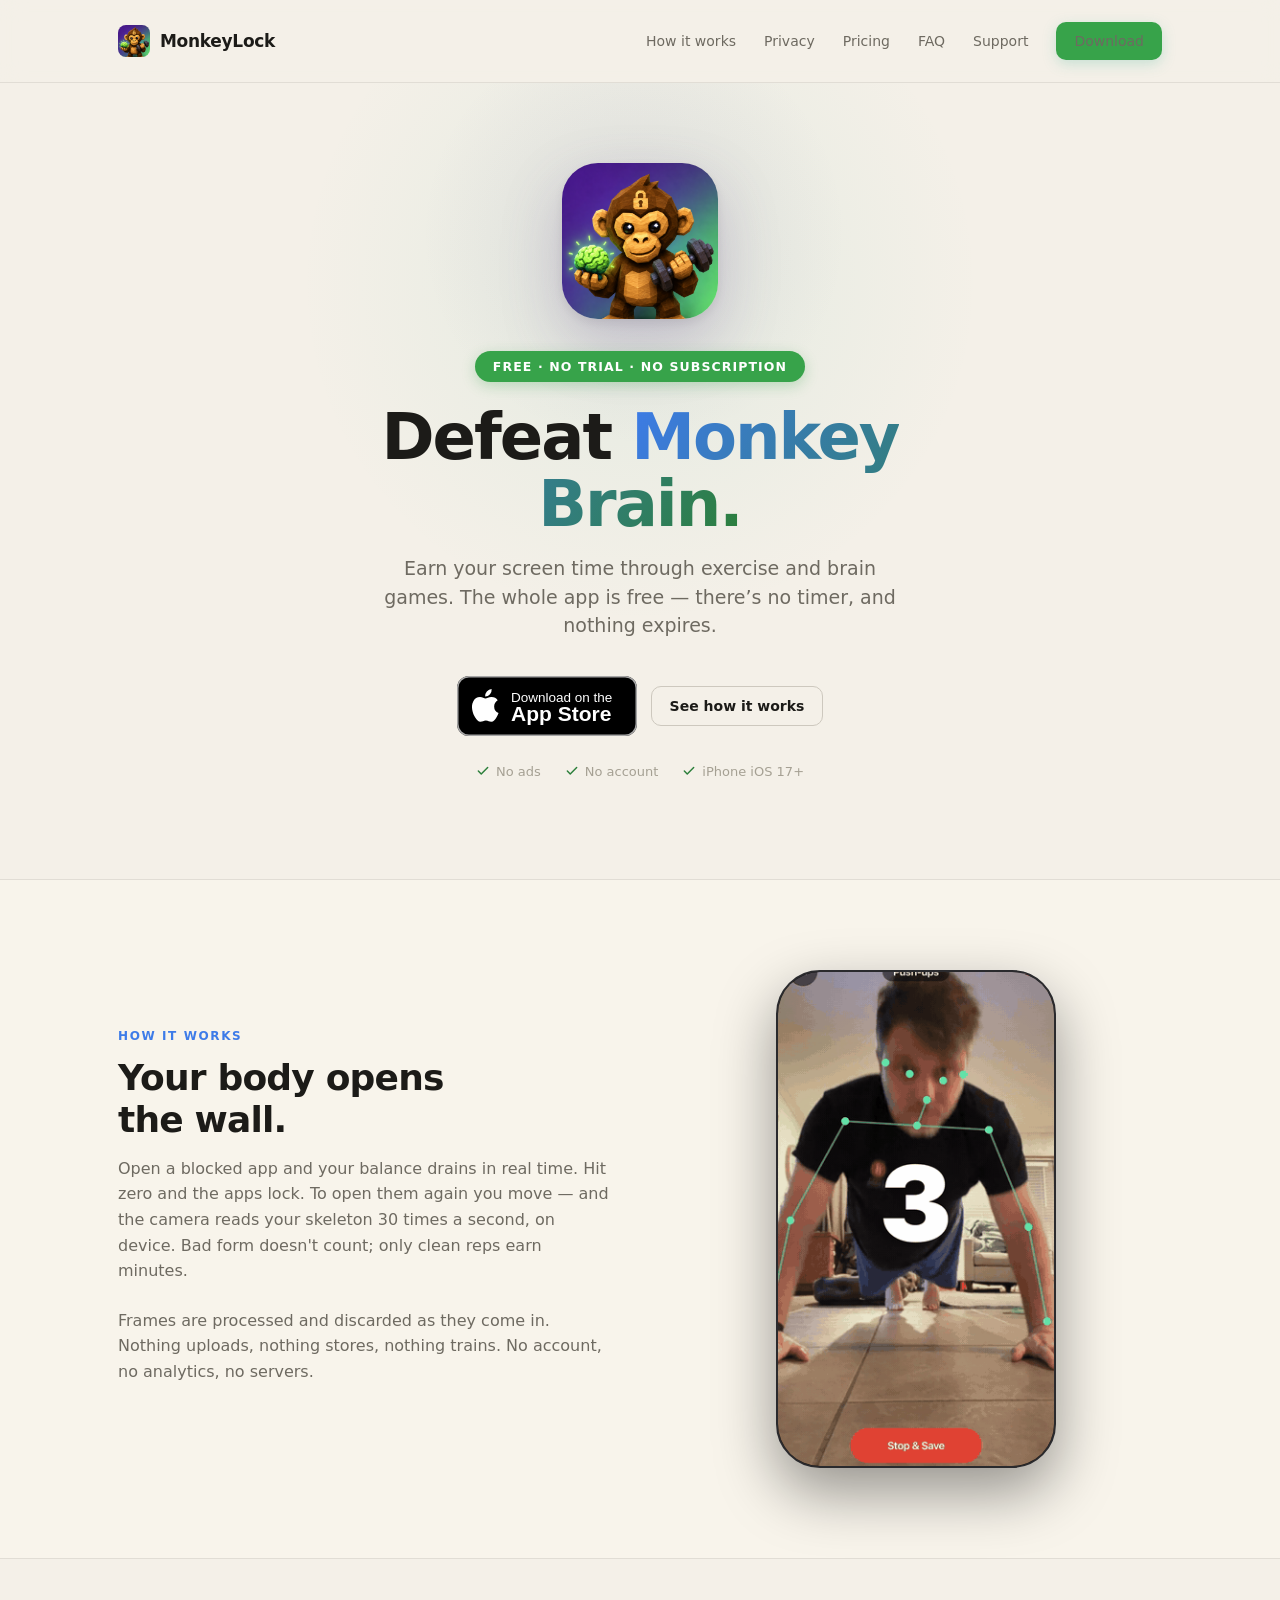
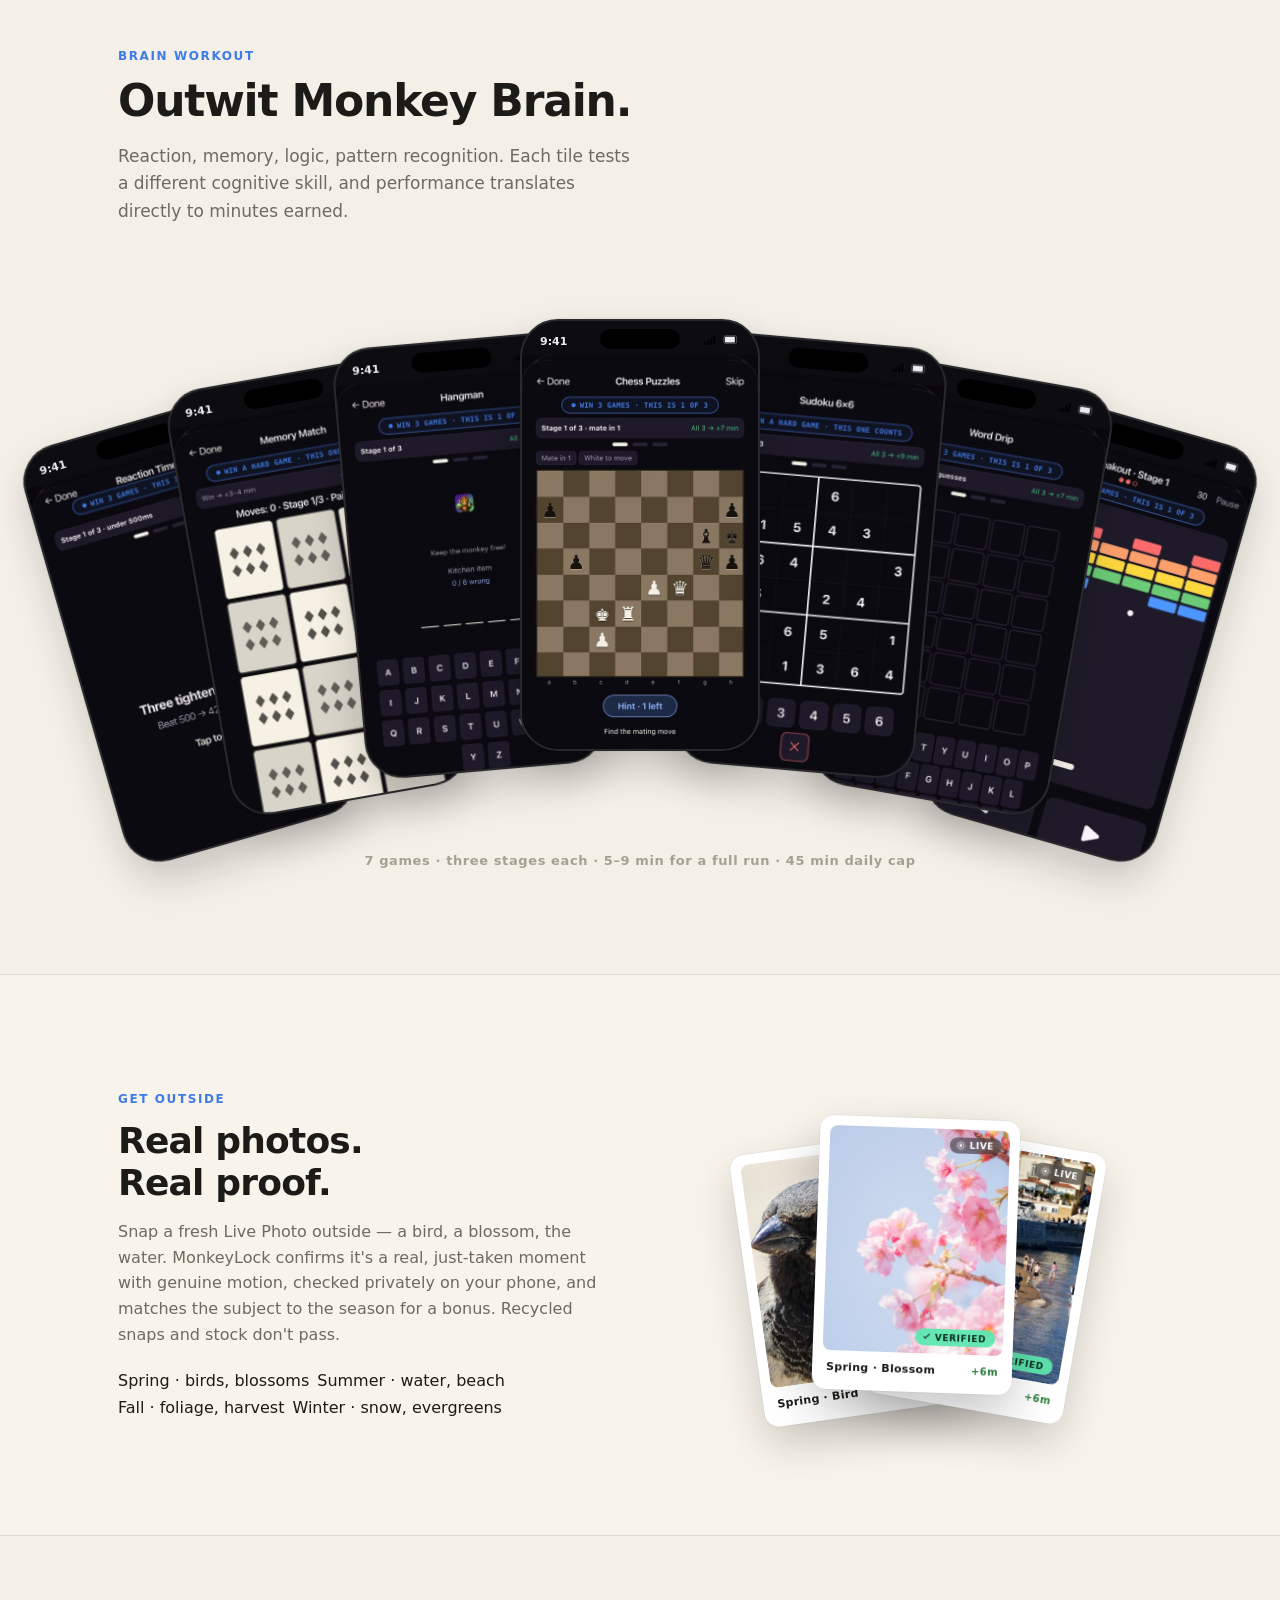
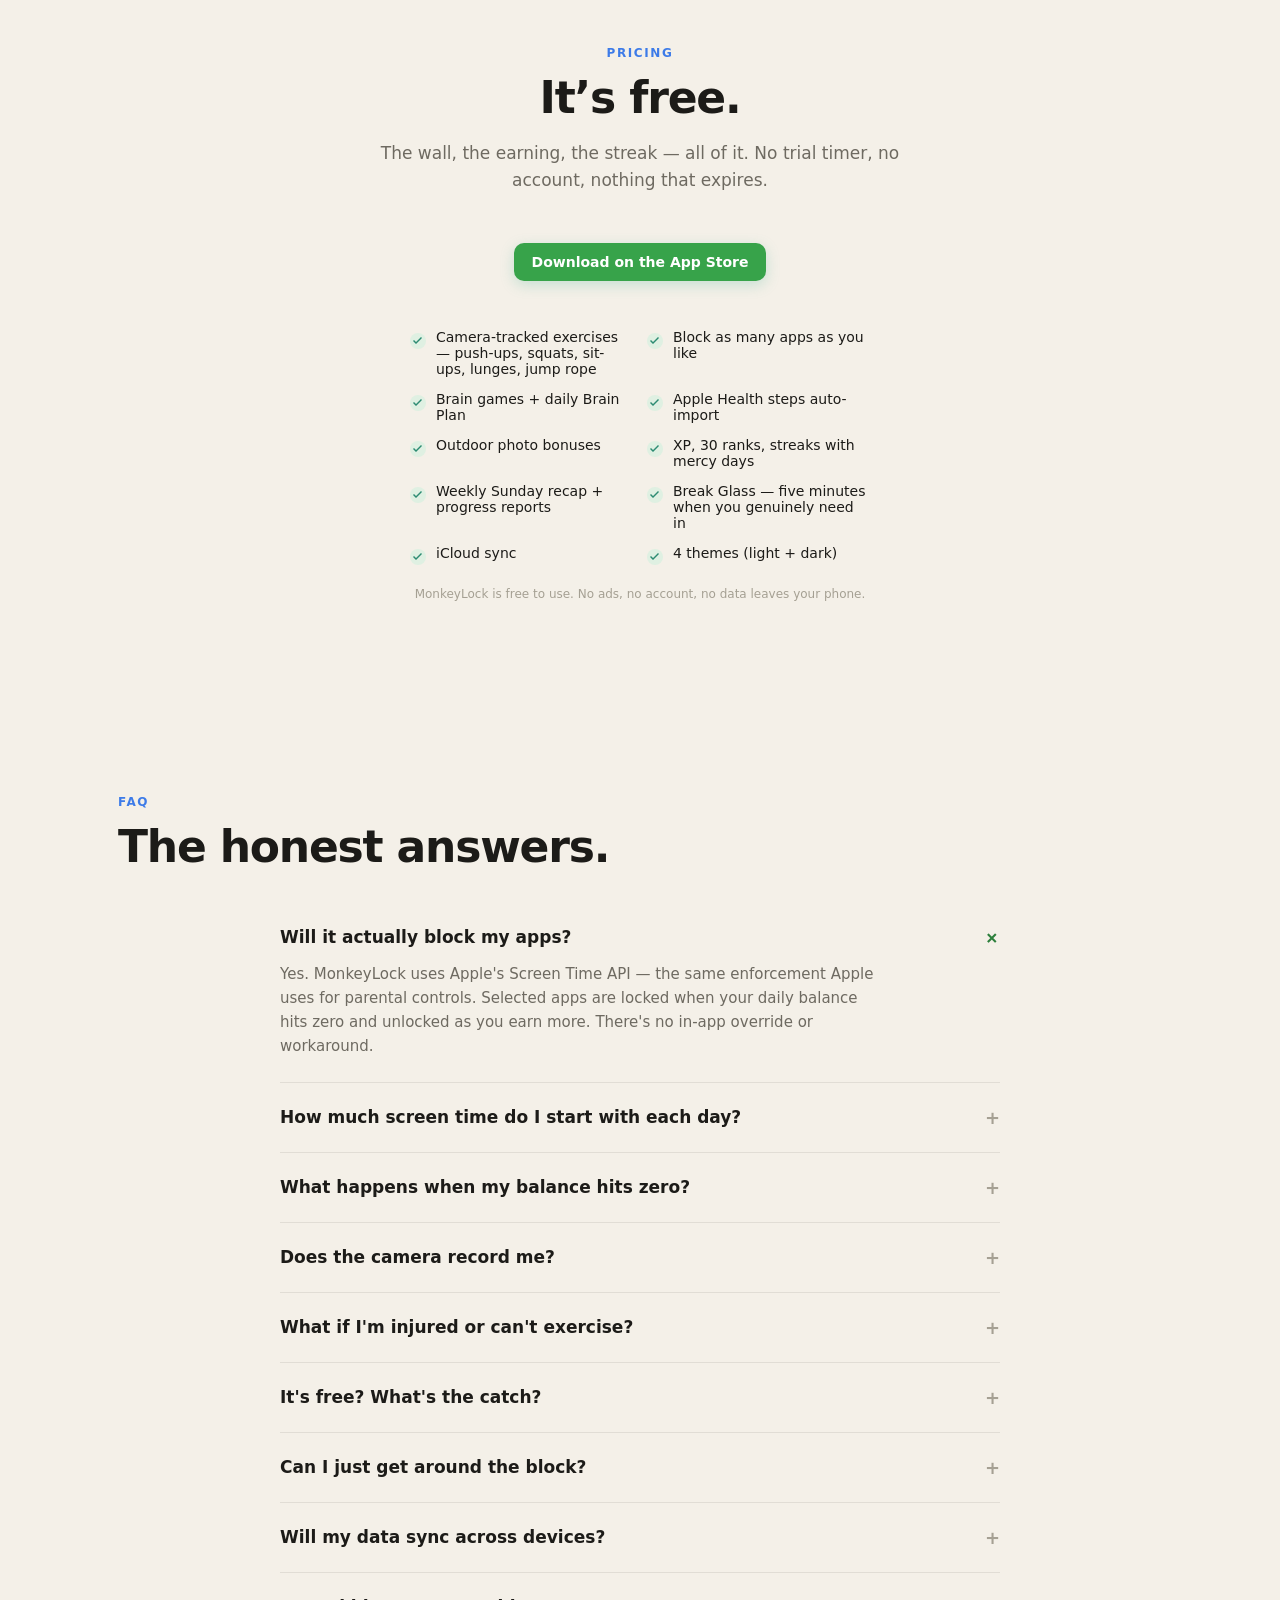
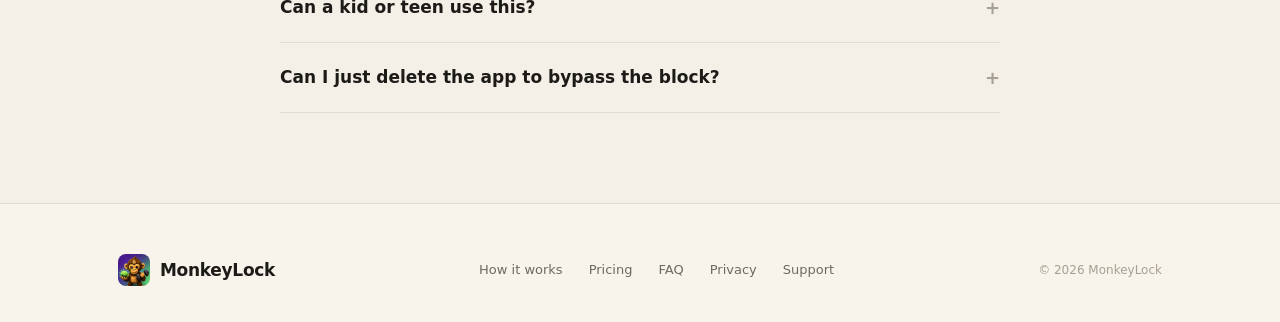
==== commit b994f508: "Don't pre-announce a price that doesn't exist yet The FAQ answer and the pricing footnote both hedge" ====
--- a/index.html
+++ b/index.html
@@ -284,7 +284,7 @@
       <li>iCloud sync</li>
       <li>4 themes (light + dark)</li>
     </ul>
-    <p class="pricing-micro">MonkeyLock is free to use. No ads, no account, no data leaves your phone. A future update will offer optional paid extras &mdash; the wall and the earning stay free.</p>
+    <p class="pricing-micro">MonkeyLock is free to use. No ads, no account, no data leaves your phone.</p>
   </div>
 </section>
 
@@ -317,7 +317,7 @@
       </div>
       <div class="faq-item">
         <div class="faq-q">It&apos;s free? What&apos;s the catch? <span class="arrow">+</span></div>
-        <div class="faq-a">There isn&apos;t one right now. No ads, no account, no data collection — nothing leaves your phone. A future update will offer optional paid extras for people who want them, and the wall, the exercises and the streak will stay free either way.</div>
+        <div class="faq-a">There isn&apos;t one! No ads, no account, no data collection — nothing leaves your phone.</div>
       </div>
       <div class="faq-item">
         <div class="faq-q">Can I just get around the block? <span class="arrow">+</span></div>
